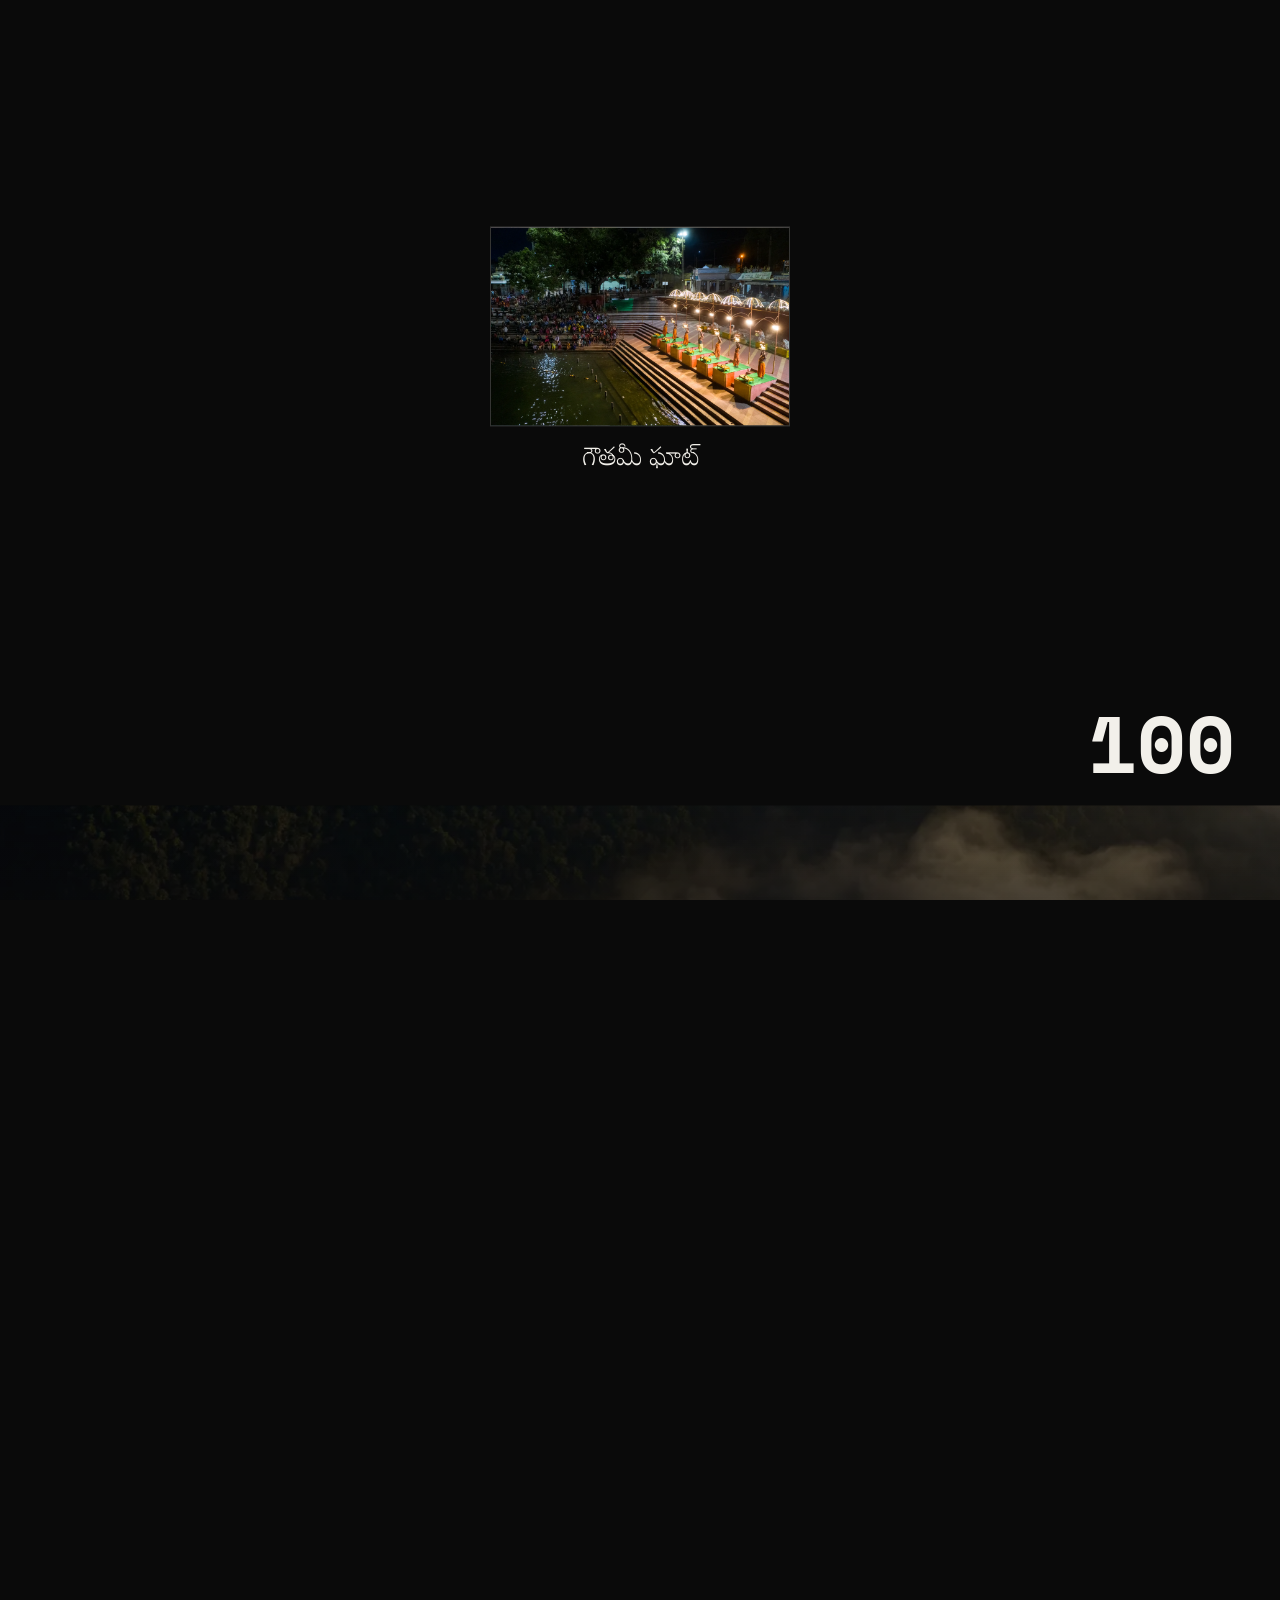
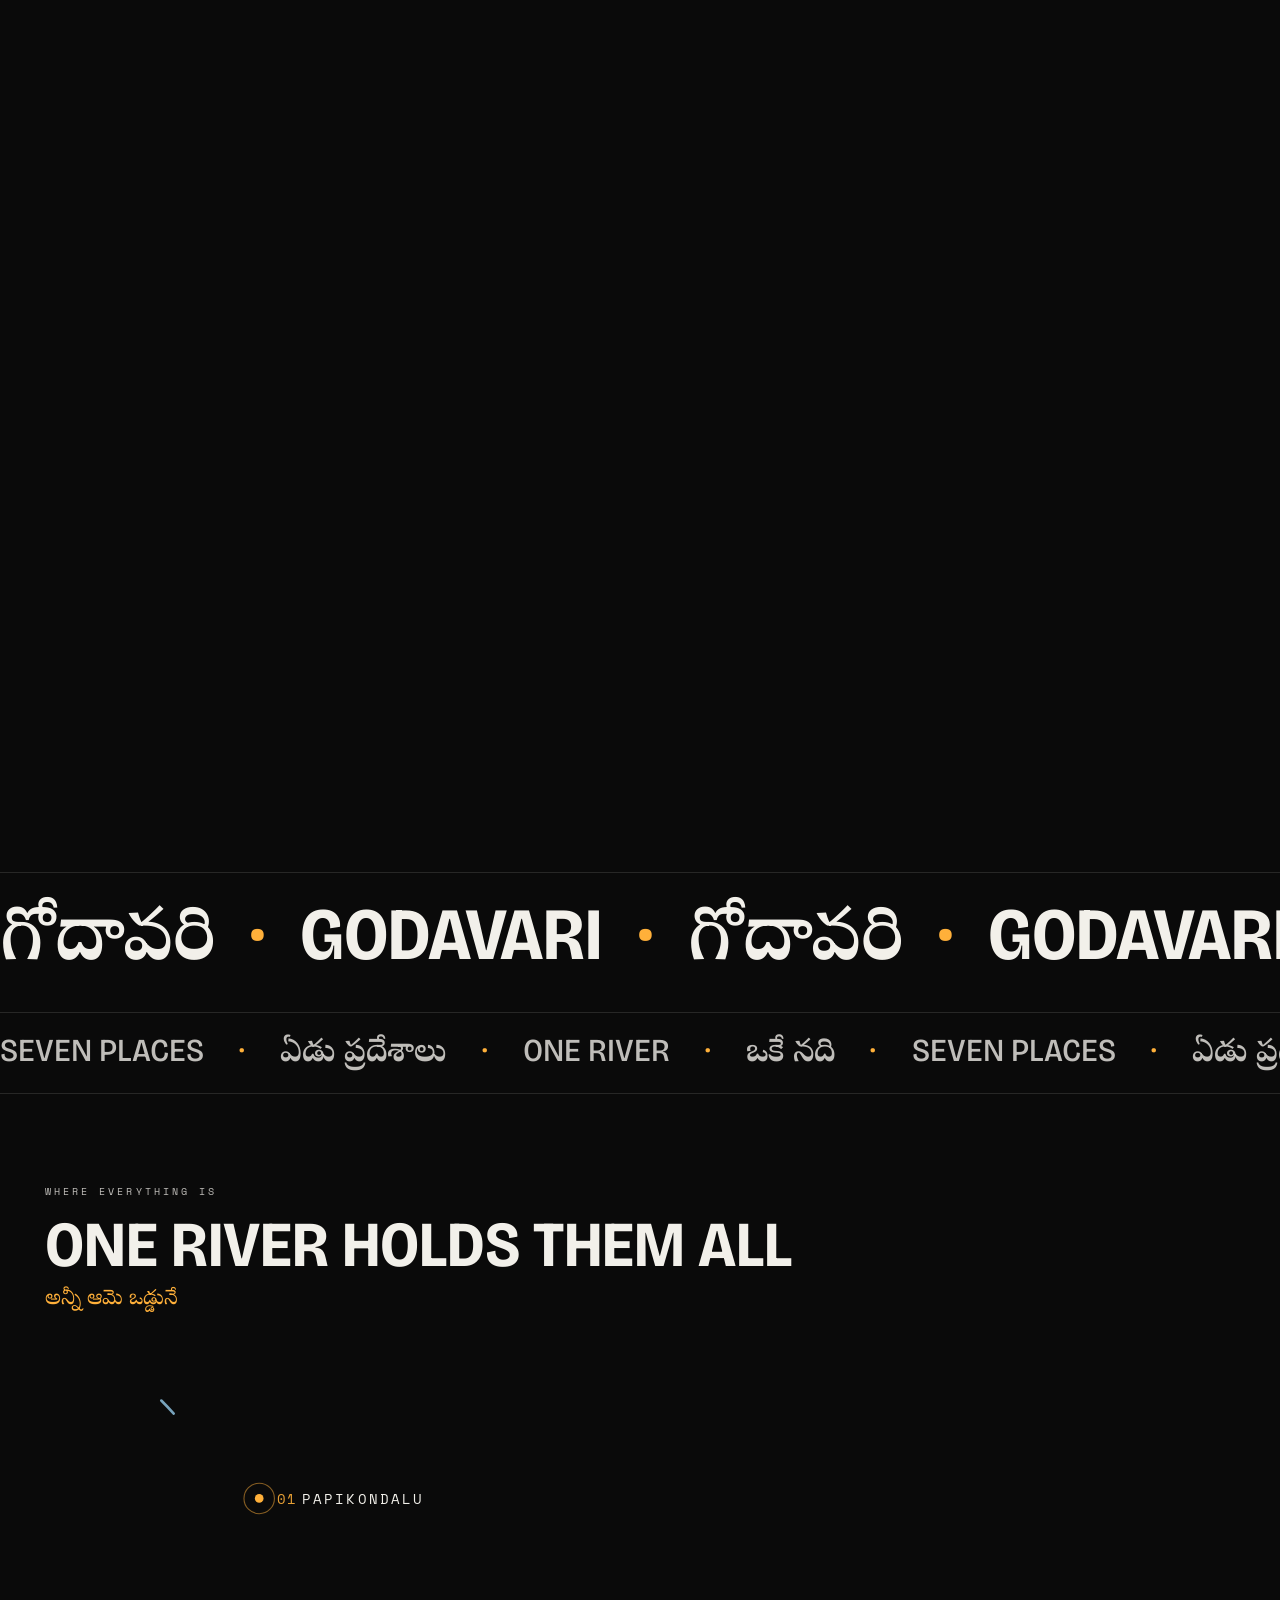
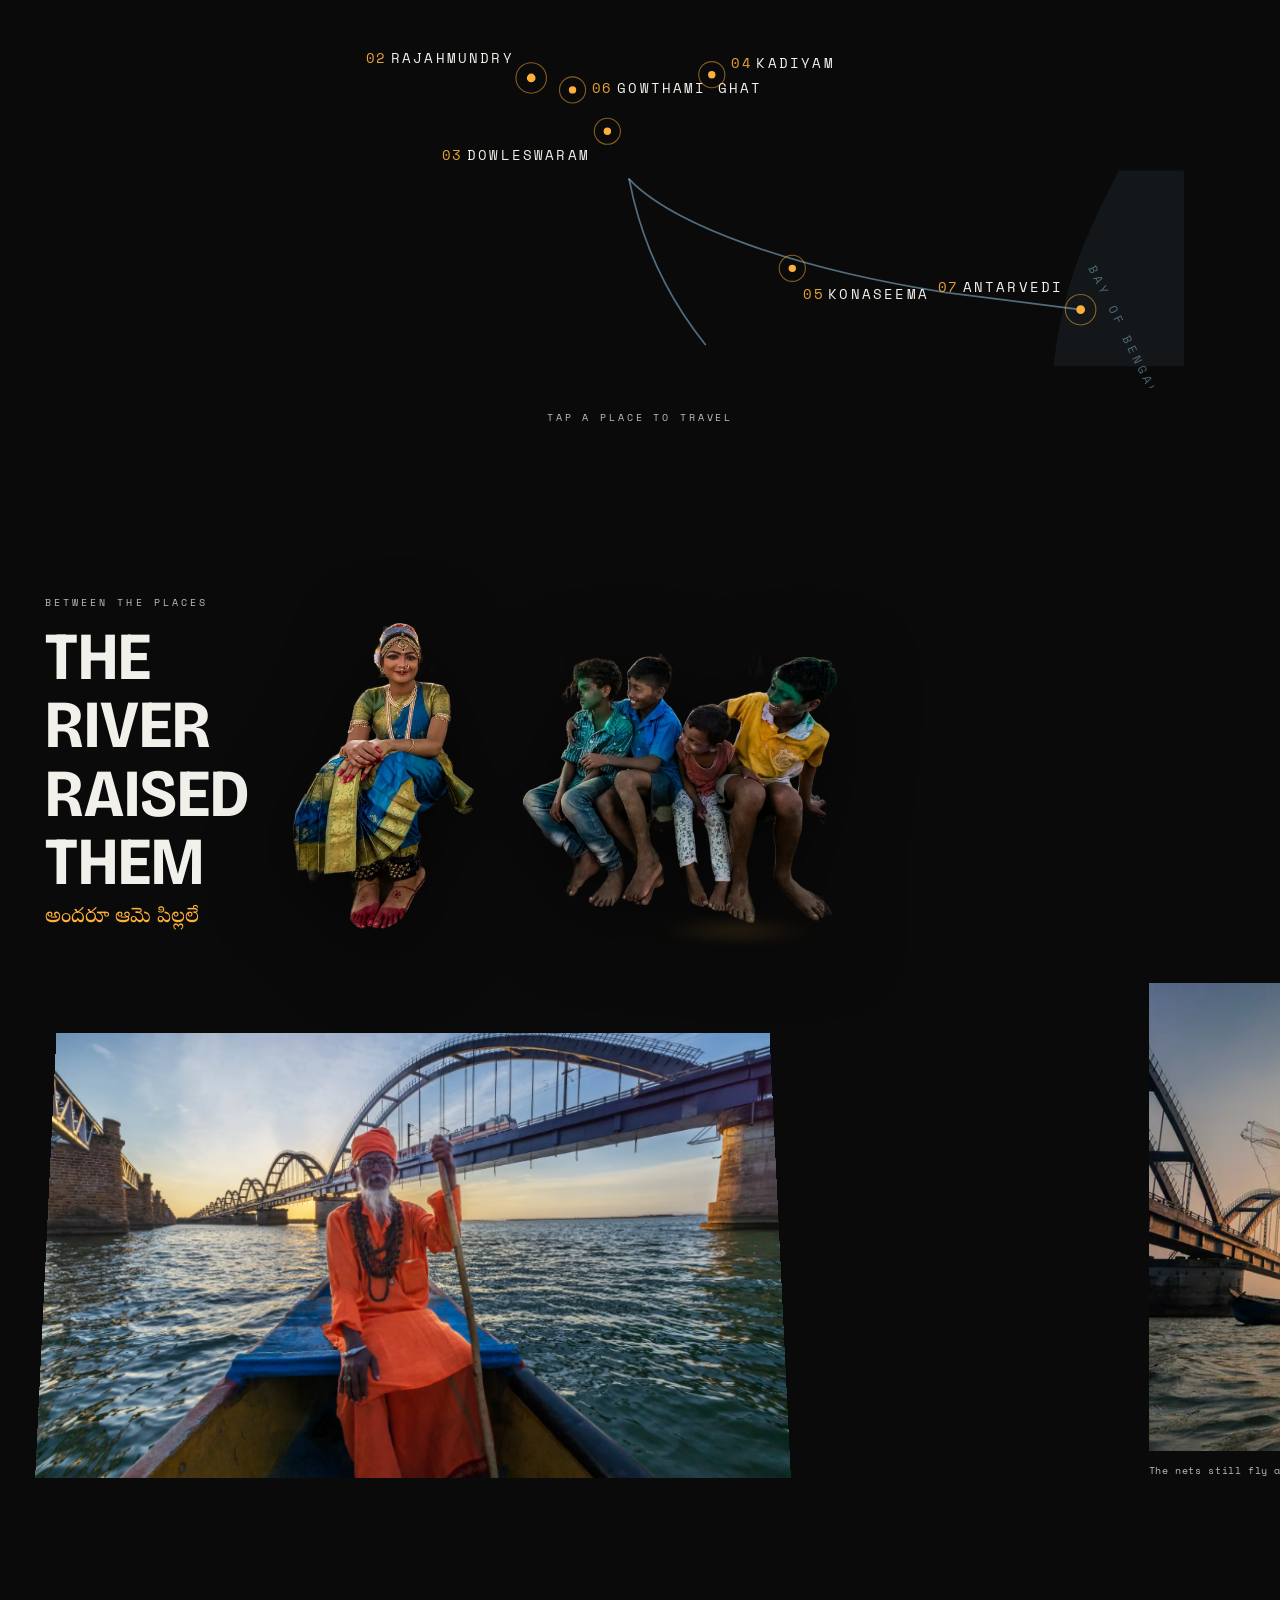
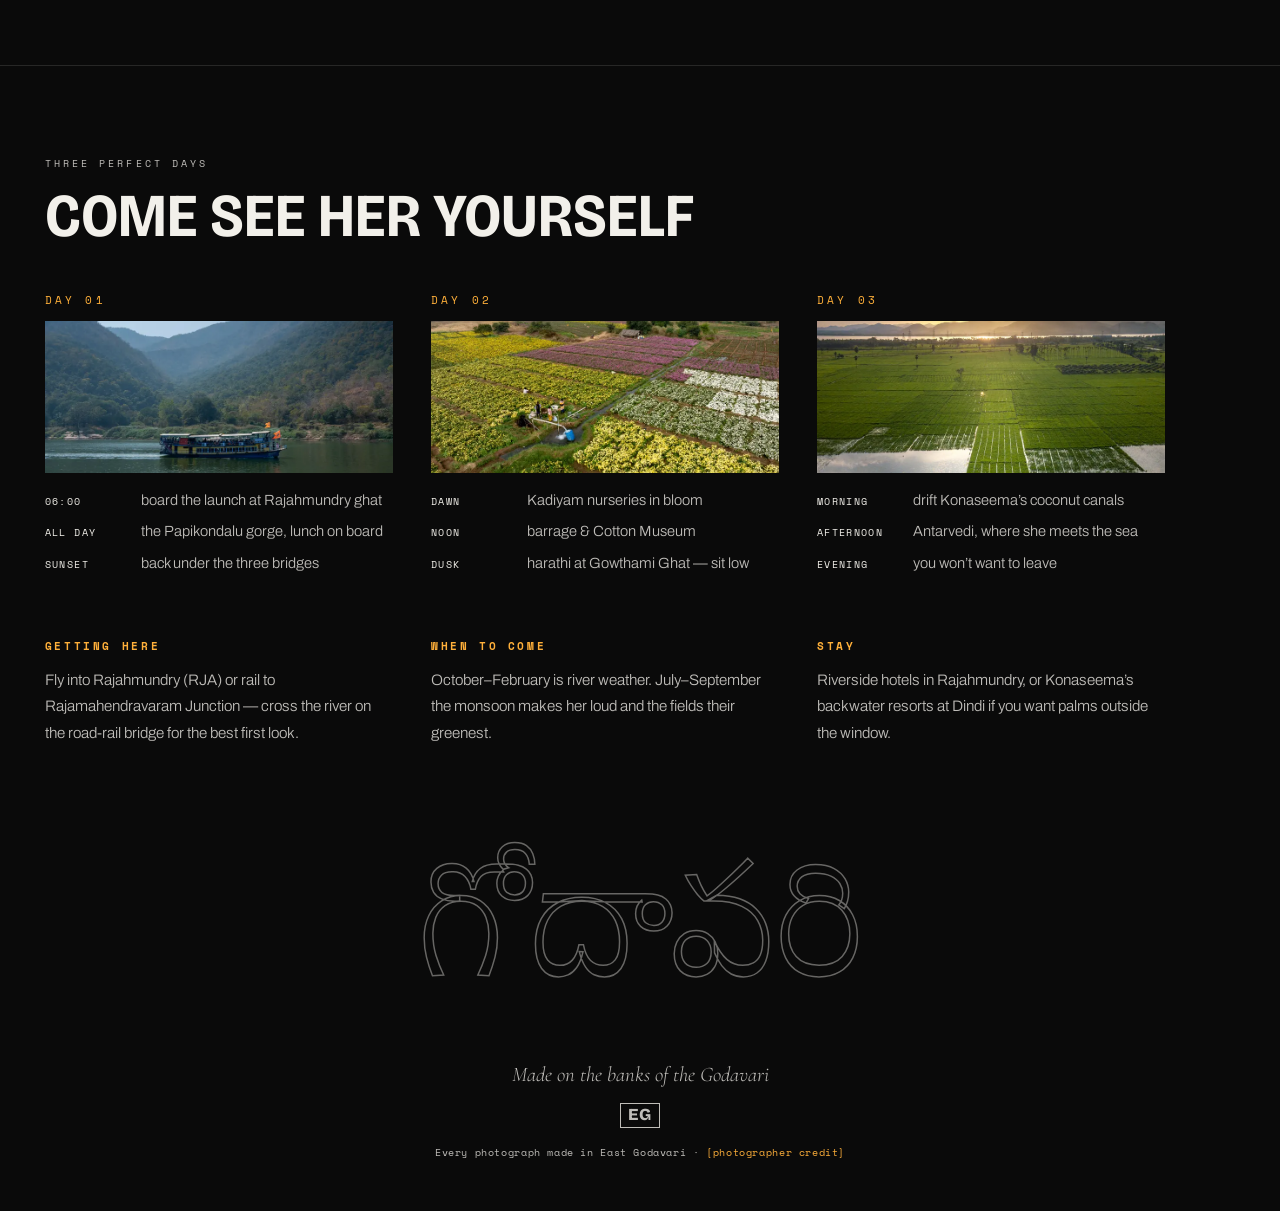
==== index.html @ 00f840c4 "image-flash preloader synced to real loads" ====
<!doctype html>
<html lang="en">
<head>
  <meta charset="UTF-8" />
  <meta name="viewport" content="width=device-width, initial-scale=1.0" />
  <title>East Godavari — Seven places you will not forget</title>
  <meta name="description" content="Papikondalu, Rajahmundry, Dowleswaram, Kadiyam, Konaseema, Gowthami Ghat, Antarvedi — East Godavari, Andhra Pradesh, in seven unforgettable places." />
  <meta property="og:title" content="East Godavari — Seven places you will not forget" />
  <meta property="og:description" content="Papikondalu, Rajahmundry, Dowleswaram, Kadiyam, Konaseema, Gowthami Ghat, Antarvedi. One river, and everything it grew." />
  <meta property="og:type" content="website" />
  <meta property="og:url" content="https://gjagadish123.github.io/east-godavari-website/" />
  <meta property="og:image" content="https://gjagadish123.github.io/east-godavari-website/src-jpg/rajahmundry-riverfront.png" />
  <meta name="twitter:card" content="summary_large_image" />
  <meta name="theme-color" content="#0a0a0a" />
  <link rel="icon" href="data:image/svg+xml,<svg xmlns='http://www.w3.org/2000/svg' viewBox='0 0 100 100'><rect width='100' height='100' fill='%230a0a0a'/><text x='50' y='68' font-size='52' font-family='sans-serif' font-weight='800' fill='%23ffb03a' text-anchor='middle'>EG</text></svg>" />
  <link rel="preconnect" href="https://fonts.googleapis.com" />
  <link rel="preconnect" href="https://fonts.gstatic.com" crossorigin />
  <link href="https://fonts.googleapis.com/css2?family=Bricolage+Grotesque:opsz,wght@12..96,300..800&family=Cormorant+Garamond:ital,wght@1,400;1,500&family=Archivo:wght@300;400;500&family=Space+Mono:wght@400;700&family=Noto+Serif+Telugu:wght@400;600&display=swap" rel="stylesheet" />
  <script type="module" crossorigin src="./assets/index-DndmppRr.js"></script>
  <link rel="stylesheet" crossorigin href="./assets/index-C0NIibCS.css">
</head>
<body>

  <div class="loader" id="loader" role="status">
    <span class="sr-only">Loading</span>
    <p class="loader__eg" aria-hidden="true">EG</p>
    <div class="loader__stack" aria-hidden="true">
      <div class="loader__frame" id="loaderFrame"></div>
      <p class="loader__place" lang="te" id="loaderPlace">తూర్పు గోదావరి</p>
    </div>
    <p class="loader__pct" id="loaderPct" aria-hidden="true">0</p>
  </div>

  <header class="nav" id="nav">
    <a class="nav__mark" href="#top">
      <span class="nav__eg">EG</span>
      <span class="nav__name">East Godavari</span>
    </a>
    <div class="nav__right">
      <button class="sound" id="soundToggle" aria-label="Turn sound on" aria-pressed="false">
        <span class="sound__bars" aria-hidden="true"><i></i><i></i><i></i><i></i></span>
        <span class="sound__label">sound</span>
      </button>
      <a class="nav__cta" href="#visit">Plan the trip</a>
    </div>
  </header>

  <nav class="dex" id="dex" aria-label="Places"></nav>

  <main id="top">

    <!-- THE PLACES DECK -->
    <section class="deck" id="deck">
      <div class="deck__frame" id="deckFrame">

        <!-- 00 · COVER -->
        <article class="place is-first" data-idx="0" data-name="Cover">
          <div class="place__media"><img src="./img/papikondalu-fog-1920.webp"
            srcset="img/papikondalu-fog-800.webp 800w, img/papikondalu-fog-1920.webp 1920w"
            sizes="100vw" fetchpriority="high"
            alt="Forested hills rising like islands above a sea of dawn fog in Papikondalu" />
            <video class="place__film" data-film="/media/film-0.mp4" muted loop playsinline preload="none"></video></div>
          <div class="place__shade"></div>
          <div class="place__content place__content--cover">
            <p class="cover__telugu" lang="te">తూర్పు గోదావరి</p>
            <h1 class="cover__title"><span class="line">EAST</span><span class="line">GODAVARI</span></h1>
            <p class="cover__sub">One river, and everything it grew.<br />Seven places you will not forget.</p>
            <p class="cover__cue">scroll<span class="cover__tick"></span></p>
          </div>
        </article>

        <!-- 01 · PAPIKONDALU — the depth moment: name threads behind the boat -->
        <article class="place place--depth" data-idx="1" data-name="Papikondalu">
          <div class="place__media"><img src="./img/papikondalu-launch-1920.webp"
            srcset="img/papikondalu-launch-800.webp 800w, img/papikondalu-launch-1920.webp 1920w"
            sizes="100vw" alt="A double-decker launch flying saffron flags cruising the forested Papikondalu gorge" /></div>
          <span class="place__mark" lang="te" aria-hidden="true">పా</span>
          <h2 class="place__name place__name--behind">PAPI<br />KONDALU</h2>
          <img class="place__cut" id="launchCut" src="./media/launch-cut.webp" alt="" aria-hidden="true" />
          <div class="place__shade place__shade--soft"></div>
          <div class="place__content">
            <p class="place__telugu" lang="te">పాపికొండలు</p>
            <div class="place__meta">
              <p class="place__chips"><span>60 KM BY BOAT</span><span>FULL-DAY CRUISE</span><span>THE GORGE</span></p>
              <p class="place__line">The hills close behind your boat like a door,
                and the only sound left is water.</p>
            </div>
          </div>
        </article>

        <!-- 02 · RAJAHMUNDRY -->
        <article class="place place--right" data-idx="2" data-name="Rajahmundry">
          <div class="place__media"><img src="./img/rajahmundry-riverfront-1920.webp"
            srcset="img/rajahmundry-riverfront-800.webp 800w, img/rajahmundry-riverfront-1920.webp 1920w"
            sizes="100vw" alt="Golden-hour aerial of the Rajahmundry riverfront, bridges crossing the wide Godavari" />
            <video class="place__film" data-film="/media/film-2.mp4" muted loop playsinline preload="none"></video></div>
          <span class="place__mark" lang="te" aria-hidden="true">రా</span>
          <div class="place__shade"></div>
          <div class="place__content">
            <p class="place__telugu" lang="te">రాజమహేంద్రవరం</p>
            <h2 class="place__name">RAJAH<br />MUNDRY</h2>
            <div class="place__meta">
              <p class="place__chips"><span>CULTURAL CAPITAL</span><span>3 BRIDGES</span><span>EST. 11TH C.</span></p>
              <p class="place__line">Where Telugu wrote its first poem, and every
                evening still belongs to the river.</p>
            </div>
          </div>
        </article>

        <!-- 03 · DOWLESWARAM -->
        <article class="place" data-idx="3" data-name="Dowleswaram">
          <div class="place__media"><img src="./img/barrage-castnet-1920.webp"
            srcset="img/barrage-castnet-800.webp 800w, img/barrage-castnet-1920.webp 1920w"
            sizes="100vw" alt="A fisherman flings a cast net below the Dowleswaram barrage as water spills over the weirs" />
            <video class="place__film" data-film="/media/film-3.mp4" muted loop playsinline preload="none"></video></div>
          <span class="place__mark" lang="te" aria-hidden="true">ధ</span>
          <div class="place__shade"></div>
          <div class="place__content">
            <p class="place__telugu" lang="te">ధవళేశ్వరం</p>
            <h2 class="place__name">DOWLES&#8209;<br />WARAM</h2>
            <div class="place__meta">
              <p class="place__chips"><span>COTTON&#8217;S ANICUT</span><span>1852</span><span>3.5 KM LONG</span></p>
              <p class="place__line">The barrage that turned flood into the rice bowl
                of the south. Farmers still garland its builder.</p>
            </div>
          </div>
        </article>

        <!-- 04 · KADIYAM -->
        <article class="place place--center" data-idx="4" data-name="Kadiyam">
          <div class="place__media"><img src="./img/flower-farms-1920.webp"
            srcset="img/flower-farms-800.webp 800w, img/flower-farms-1920.webp 1920w"
            sizes="100vw" alt="Aerial of Kadiyam flower farms in blocks of yellow, purple and white blooms" />
            <video class="place__film" data-film="/media/film-4.mp4" muted loop playsinline preload="none"></video></div>
          <span class="place__mark" lang="te" aria-hidden="true">క</span>
          <div class="place__shade"></div>
          <div class="place__content">
            <p class="place__telugu" lang="te">కడియం</p>
            <h2 class="place__name">KADIYAM</h2>
            <div class="place__meta">
              <p class="place__chips"><span>600+ NURSERIES</span><span>GO AT DAWN</span><span>FLOWER COUNTRY</span></p>
              <p class="place__line">Flowers are born here by the field and shipped
                out before dawn to sweeten weddings across India.</p>
            </div>
          </div>
        </article>

        <!-- 05 · KONASEEMA -->
        <article class="place place--right" data-idx="5" data-name="Konaseema">
          <div class="place__media"><img src="./img/fields-paddy-sunset-1920.webp"
            srcset="img/fields-paddy-sunset-800.webp 800w, img/fields-paddy-sunset-1920.webp 1920w"
            sizes="100vw" alt="Flooded paddy fields mirroring the sunset, hills and the Godavari on the horizon" />
            <video class="place__film" data-film="/media/film-5.mp4" muted loop playsinline preload="none"></video></div>
          <span class="place__mark" lang="te" aria-hidden="true">కో</span>
          <div class="place__shade"></div>
          <div class="place__content">
            <p class="place__telugu" lang="te">కోనసీమ</p>
            <h2 class="place__name">KONA<br />SEEMA</h2>
            <div class="place__meta">
              <p class="place__chips"><span>THE DELTA</span><span>CANALS FOR ROADS</span><span>COCONUT COUNTRY</span></p>
              <p class="place__line">Green until the horizon gives up. Canals for
                roads, coconut palms for company.</p>
            </div>
          </div>
        </article>

        <!-- 06 · GOWTHAMI GHAT -->
        <article class="place" data-idx="6" data-name="Gowthami Ghat">
          <div class="place__media"><img src="./img/harathi-night-1920.webp"
            srcset="img/harathi-night-800.webp 800w, img/harathi-night-1920.webp 1920w"
            sizes="100vw" alt="Priests raise oil lamps in the night harathi on the ghat steps by the dark river" />
            <video class="place__film" data-film="/media/film-6.mp4" muted loop playsinline preload="none"></video></div>
          <span class="place__mark" lang="te" aria-hidden="true">గౌ</span>
          <div class="place__shade"></div>
          <div class="place__content">
            <p class="place__telugu" lang="te">గౌతమీ ఘాట్</p>
            <h2 class="place__name">GOWTHAMI<br />GHAT</h2>
            <div class="place__meta">
              <p class="place__chips"><span>EVERY SUNSET</span><span>SIT LOW ON THE STEPS</span><span>FREE</span></p>
              <p class="place__line">Fire is offered back to the water, every single
                evening. Come early.</p>
            </div>
          </div>
        </article>

        <!-- 07 · ANTARVEDI -->
        <article class="place place--center" data-idx="7" data-name="Antarvedi">
          <div class="place__media">
            <video id="seaVideo" muted loop playsinline preload="none"
              poster="./media/antarvedi-poster.jpg" src="./media/antarvedi-sea.mp4"></video>
          </div>
          <span class="place__mark" lang="te" aria-hidden="true">అం</span>
          <div class="place__shade"></div>
          <div class="place__content">
            <p class="place__telugu" lang="te">అంతర్వేది</p>
            <h2 class="place__name">ANTAR<br />VEDI</h2>
            <div class="place__meta">
              <p class="place__chips"><span>SAGARA SANGAMAM</span><span>LIGHTHOUSE</span><span>RIVER MEETS SEA</span></p>
              <p class="place__line">Her last kilometre. A temple, a lighthouse,
                and the Bay of Bengal taking over.</p>
            </div>
          </div>
        </article>

      </div>
      <div class="deck__bar" id="deckBar" aria-hidden="true"></div>
      <div class="deck__count" id="deckCount" aria-hidden="true">
        <span class="deck__roll"><span class="deck__now" id="countNow">00</span></span><span class="deck__of">/ 07</span>
      </div>
    </section>

    <!-- MARQUEE INTERLUDE -->
    <section class="tape" aria-hidden="true">
      <div class="tape__row">
        <div class="tape__track"><span lang="te">గోదావరి</span><i>·</i><span>GODAVARI</span><i>·</i><span lang="te">గోదావరి</span><i>·</i><span>GODAVARI</span><i>·</i><span lang="te">గోదావరి</span><i>·</i><span>GODAVARI</span><i>·</i></div>
        <div class="tape__track"><span lang="te">గోదావరి</span><i>·</i><span>GODAVARI</span><i>·</i><span lang="te">గోదావరి</span><i>·</i><span>GODAVARI</span><i>·</i><span lang="te">గోదావరి</span><i>·</i><span>GODAVARI</span><i>·</i></div>
      </div>
      <div class="tape__row tape__row--rev">
        <div class="tape__track"><span>SEVEN PLACES</span><i>·</i><span lang="te">ఏడు ప్రదేశాలు</span><i>·</i><span>ONE RIVER</span><i>·</i><span lang="te">ఒకే నది</span><i>·</i><span>SEVEN PLACES</span><i>·</i><span lang="te">ఏడు ప్రదేశాలు</span><i>·</i><span>ONE RIVER</span><i>·</i><span lang="te">ఒకే నది</span><i>·</i></div>
        <div class="tape__track"><span>SEVEN PLACES</span><i>·</i><span lang="te">ఏడు ప్రదేశాలు</span><i>·</i><span>ONE RIVER</span><i>·</i><span lang="te">ఒకే నది</span><i>·</i><span>SEVEN PLACES</span><i>·</i><span lang="te">ఏడు ప్రదేశాలు</span><i>·</i><span>ONE RIVER</span><i>·</i><span lang="te">ఒకే నది</span><i>·</i></div>
      </div>
    </section>

    <!-- THE ATLAS — the river, drawn; the places, clickable -->
    <section class="atlas" id="atlas">
      <div class="atlas__head">
        <p class="eyebrow">Where everything is</p>
        <h2 class="atlas__title">One river holds them all<span class="atlas__telugu" lang="te">అన్నీ ఆమె ఒడ్డునే</span></h2>
      </div>
      <div class="atlas__wrap">
        <svg class="atlas__svg" viewBox="0 0 1000 580" fill="none" aria-label="Schematic map of the seven places along the Godavari">
          <!-- the river -->
          <path id="riverPath" class="atlas__river" d="M 60 40 C 100 80, 110 110, 150 130 C 200 155, 220 200, 250 235 C 290 278, 350 285, 400 295 C 430 301, 455 315, 470 340 C 482 360, 486 372, 490 388" />
          <!-- delta arms -->
          <path class="atlas__river atlas__river--arm" d="M 490 388 C 530 430, 640 470, 780 492 C 840 500, 880 505, 905 508" />
          <path class="atlas__river atlas__river--arm" d="M 490 388 C 500 440, 520 490, 560 540" />
          <!-- coast -->
          <path class="atlas__coast" d="M 940 380 C 910 440, 890 480, 880 560 L 1000 560 L 1000 380 Z" />
          <text class="atlas__sea" x="912" y="470" transform="rotate(64 912 470)">BAY OF BENGAL</text>
          <!-- places: data-goto = deck index -->
          <g class="atlas__spot" data-goto="1" transform="translate(150 130)"><circle class="atlas__pulse" r="14"/><circle class="atlas__dot" r="4"/><text class="atlas__label" x="16" y="5"><tspan class="atlas__numt">01&#8201;</tspan>PAPIKONDALU</text></g>
          <g class="atlas__spot" data-goto="2" transform="translate(400 295)"><circle class="atlas__pulse" r="14"/><circle class="atlas__dot" r="4"/><text class="atlas__label" x="-16" y="-14" text-anchor="end"><tspan class="atlas__numt">02&#8201;</tspan>RAJAHMUNDRY</text></g>
          <g class="atlas__spot" data-goto="6" transform="translate(438 306)"><circle class="atlas__pulse" r="12"/><circle class="atlas__dot" r="3.4"/><text class="atlas__label" x="18" y="3"><tspan class="atlas__numt">06&#8201;</tspan>GOWTHAMI GHAT</text></g>
          <g class="atlas__spot" data-goto="3" transform="translate(470 344)"><circle class="atlas__pulse" r="12"/><circle class="atlas__dot" r="3.4"/><text class="atlas__label" x="-16" y="26" text-anchor="end"><tspan class="atlas__numt">03&#8201;</tspan>DOWLESWARAM</text></g>
          <g class="atlas__spot" data-goto="4" transform="translate(566 292)"><circle class="atlas__pulse" r="12"/><circle class="atlas__dot" r="3.4"/><text class="atlas__label" x="18" y="-6"><tspan class="atlas__numt">04&#8201;</tspan>KADIYAM</text></g>
          <g class="atlas__spot" data-goto="5" transform="translate(640 470)"><circle class="atlas__pulse" r="12"/><circle class="atlas__dot" r="3.4"/><text class="atlas__label" x="10" y="28"><tspan class="atlas__numt">05&#8201;</tspan>KONASEEMA</text></g>
          <g class="atlas__spot" data-goto="7" transform="translate(905 508)"><circle class="atlas__pulse" r="14"/><circle class="atlas__dot" r="4"/><text class="atlas__label" x="-16" y="-16" text-anchor="end"><tspan class="atlas__numt">07&#8201;</tspan>ANTARVEDI</text></g>
        </svg>
        <p class="atlas__hint">tap a place to travel</p>
      </div>
    </section>

    <!-- THE PEOPLE -->
    <section class="folk" id="folk">
      <div class="folk__head">
        <div class="folk__headline">
          <p class="eyebrow">Between the places</p>
          <h2 class="folk__title">The river<br />raised them
            <span class="folk__telugu" lang="te">అందరూ ఆమె పిల్లలే</span></h2>
        </div>
        <img class="folk__cut" id="dancerCut" src="./media/dancer-cut.webp" alt="" aria-hidden="true" />
      </div>
      <div class="folk__strip" id="folkStrip">
        <div class="folk__track" id="folkTrack">
          <figure class="card card--wide"><span class="card__m"><img src="./img/sadhu-boat-wide-800.webp" srcset="img/sadhu-boat-wide-800.webp 800w, img/sadhu-boat-wide-1920.webp 1920w" sizes="70vw" loading="lazy" alt="A sadhu in orange robes seated at the bow of a boat beneath the Godavari bridges at sunset" /></span><figcaption>Evening asks nothing of anyone</figcaption></figure>
          <figure class="card card--video"><span class="card__m"><video muted loop playsinline preload="metadata" src="./media/culture-vertical.mp4" id="folkVideo"></video></span><figcaption>Sixty seconds on the water</figcaption></figure>
          <figure class="card"><span class="card__m"><img src="./img/castnet-bridges-800.webp" srcset="img/castnet-bridges-800.webp 800w, img/castnet-bridges-1920.webp 1920w" sizes="55vw" loading="lazy" alt="A fisherman throws a billowing cast net between Rajahmundry's bridges at golden hour" /></span><figcaption>The nets still fly at dawn</figcaption></figure>
          <figure class="card card--tall"><span class="card__m"><img src="./img/schoolkids-wave-800.webp" srcset="img/schoolkids-wave-800.webp 800w, img/schoolkids-wave-1920.webp 1920w" sizes="45vw" loading="lazy" alt="Schoolchildren crossing the river by boat, one waving at the camera" /></span><figcaption>The school ferry crosses her twice a day</figcaption></figure>
          <figure class="card card--tall"><span class="card__m"><img src="./img/dancer-bridges-800.webp" srcset="img/dancer-bridges-800.webp 800w, img/dancer-bridges-1920.webp 1920w" sizes="45vw" loading="lazy" alt="A Kuchipudi dancer poses at sunset between the stone piers of the old Godavari bridge" /></span><figcaption>Her feet keep time with the current</figcaption></figure>
          <figure class="card"><span class="card__m"><img src="./img/fishing-family-800.webp" srcset="img/fishing-family-800.webp 800w, img/fishing-family-1920.webp 1920w" sizes="55vw" loading="lazy" alt="A fishing family poling their net-laden boat, the arch bridge behind" /></span><figcaption>Three generations to a boat</figcaption></figure>
        </div>
      </div>
    </section>

    <!-- VISIT -->
    <section class="visit" id="visit">
      <div class="visit__head">
        <p class="eyebrow">Three perfect days</p>
        <h2 class="visit__title">Come see her yourself</h2>
      </div>
      <div class="days">
        <div class="day">
          <p class="day__n">DAY 01</p>
          <div class="day__thumb"><img src="./img/papikondalu-launch-800.webp" loading="lazy" alt="" /></div>
          <p class="day__plan"><span class="day__row"><em>06:00</em><span>board the launch at Rajahmundry ghat</span></span><span class="day__row"><em>ALL DAY</em><span>the Papikondalu gorge, lunch on board</span></span><span class="day__row"><em>SUNSET</em><span>back under the three bridges</span></span></p>
        </div>
        <div class="day">
          <p class="day__n">DAY 02</p>
          <div class="day__thumb"><img src="./img/flower-farms-800.webp" loading="lazy" alt="" /></div>
          <p class="day__plan"><span class="day__row"><em>DAWN</em><span>Kadiyam nurseries in bloom</span></span><span class="day__row"><em>NOON</em><span>barrage &amp; Cotton Museum</span></span><span class="day__row"><em>DUSK</em><span>harathi at Gowthami Ghat &#8212; sit low</span></span></p>
        </div>
        <div class="day">
          <p class="day__n">DAY 03</p>
          <div class="day__thumb"><img src="./img/fields-paddy-sunset-800.webp" loading="lazy" alt="" /></div>
          <p class="day__plan"><span class="day__row"><em>MORNING</em><span>drift Konaseema&#8217;s coconut canals</span></span><span class="day__row"><em>AFTERNOON</em><span>Antarvedi, where she meets the sea</span></span><span class="day__row"><em>EVENING</em><span>you won&#8217;t want to leave</span></span></p>
        </div>
      </div>
      <div class="visit__grid">
        <div class="visit__card"><h4>Getting here</h4><p>Fly into Rajahmundry (RJA) or rail to
          Rajamahendravaram Junction — cross the river on the road-rail bridge for the best first look.</p></div>
        <div class="visit__card"><h4>When to come</h4><p>October–February is river weather. July–September the
          monsoon makes her loud and the fields their greenest.</p></div>
        <div class="visit__card"><h4>Stay</h4><p>Riverside hotels in Rajahmundry, or Konaseema&#8217;s
          backwater resorts at Dindi if you want palms outside the window.</p></div>
      </div>
      <footer class="footer">
        <p class="footer__mark" lang="te">గోదావరి</p>
        <p class="footer__tag">Made on the banks of the Godavari</p>
        <p class="footer__credit"><span class="nav__eg footer__eg">EG</span><br />
          Every photograph made in East Godavari · <span class="footer__name">[photographer credit]</span></p>
      </footer>
    </section>

  </main>

</body>
</html>
---- assets/index-C0NIibCS.css ----
:root{--ink: #f2f0ea;--ink-dim: rgba(242, 240, 234, .78);--night: #0a0a0a;--accent: #ffb03a;--font-display: "Bricolage Grotesque", system-ui, sans-serif;--font-serif: "Cormorant Garamond", serif;--font-body: "Archivo", system-ui, sans-serif;--font-mono: "Space Mono", monospace;--font-telugu: "Noto Serif Telugu", serif;--pad: clamp(1.2rem, 3.5vw, 3rem)}*{margin:0;padding:0;box-sizing:border-box}body{font-family:var(--font-body);font-weight:300;background:var(--night);color:var(--ink);overflow-x:hidden;-webkit-font-smoothing:antialiased}::selection{background:#ffb03a66}a:focus-visible,button:focus-visible{outline:2px solid var(--accent);outline-offset:4px}.sr-only{position:absolute;width:1px;height:1px;margin:-1px;padding:0;overflow:hidden;clip:rect(0 0 0 0);white-space:nowrap;border:0}.eyebrow{font-family:var(--font-mono);font-size:.64rem;letter-spacing:.3em;text-transform:uppercase;color:var(--ink-dim)}.loader{position:fixed;top:0;right:0;bottom:0;left:0;z-index:100;background:var(--night);display:grid;place-items:center}.loader__stack{display:flex;flex-direction:column;align-items:center;gap:1.1rem}.loader__frame{width:min(64vw,300px);aspect-ratio:3 / 2;position:relative;overflow:hidden;border:1px solid rgba(242,240,234,.18)}.loader__frame img{position:absolute;top:0;right:0;bottom:0;left:0;width:100%;height:100%;object-fit:cover}.loader__place{font-family:var(--font-telugu);font-size:clamp(1.1rem,2.6vw,1.6rem);color:var(--ink);min-height:1.6em}.loader__pct{position:absolute;right:var(--pad);bottom:1.4rem;font-family:var(--font-mono);font-size:clamp(2.6rem,7vw,5rem);font-weight:700;color:var(--ink);font-variant-numeric:tabular-nums;line-height:1}.nav{position:fixed;inset:0 0 auto 0;z-index:40;display:flex;justify-content:space-between;align-items:center;padding:1.15rem var(--pad);pointer-events:none;opacity:0;visibility:hidden}.nav:before{content:"";position:absolute;inset:0 0 auto 0;height:6rem;background:linear-gradient(rgba(10,10,10,.6),transparent);pointer-events:none;z-index:-1}.nav a,.nav button{pointer-events:auto}.nav__mark{display:flex;align-items:center;gap:.7rem;text-decoration:none;color:inherit}.nav__eg{font-family:var(--font-display);font-weight:800;font-size:1.05rem;letter-spacing:.02em;border:1.5px solid currentColor;padding:.2rem .42rem;line-height:1}.nav__name{font-family:var(--font-mono);font-size:.62rem;letter-spacing:.28em;text-transform:uppercase;color:var(--ink-dim)}.nav__right{display:flex;align-items:center;gap:1.6rem}.nav__cta{font-family:var(--font-mono);font-size:.66rem;letter-spacing:.22em;text-transform:uppercase;color:inherit;text-decoration:none;border-bottom:1px solid rgba(242,240,234,.45);padding-bottom:3px;white-space:nowrap;flex-shrink:0;transition:color .3s,border-color .3s}.nav__cta:hover{color:var(--accent);border-color:var(--accent)}.sound{display:flex;align-items:center;gap:.55rem;background:none;border:none;cursor:pointer;color:inherit}.sound__bars{display:flex;align-items:flex-end;gap:2.5px;height:13px}.sound__bars i{width:2.5px;background:var(--ink-dim);height:30%;transition:background .3s}.sound__bars i:nth-child(2){height:65%}.sound__bars i:nth-child(3){height:100%}.sound__bars i:nth-child(4){height:50%}.sound[aria-pressed=true] .sound__bars i{background:var(--accent);animation:eq .9s ease-in-out infinite}.sound[aria-pressed=true] .sound__bars i:nth-child(2){animation-delay:.15s}.sound[aria-pressed=true] .sound__bars i:nth-child(3){animation-delay:.3s}.sound[aria-pressed=true] .sound__bars i:nth-child(4){animation-delay:.45s}@keyframes eq{0%,to{transform:scaleY(.5)}50%{transform:scaleY(1.15)}}.sound__label{font-family:var(--font-mono);font-size:.62rem;letter-spacing:.26em;text-transform:uppercase;color:var(--ink-dim)}@media(max-width:640px){.nav__name,.sound__label{display:none}.nav__right{gap:1rem}}.dex{position:fixed;right:var(--pad);top:50%;transform:translateY(-50%);z-index:30;display:flex;flex-direction:column;gap:.55rem;opacity:0;visibility:hidden}.dex__item{display:flex;align-items:center;gap:.55rem;background:none;border:none;cursor:pointer;color:var(--ink);text-align:right;justify-content:flex-end;padding:.1rem 0}.dex__label{font-family:var(--font-mono);font-size:.58rem;letter-spacing:.18em;text-transform:uppercase;color:var(--ink-dim);opacity:0;transform:translate(6px);transition:opacity .25s,transform .25s}.dex__item:hover .dex__label,.dex__item.is-on .dex__label{opacity:1;transform:none}.dex__dot{width:2.2rem;height:2px;background:#f2f0ea66;transform:scaleX(.64);transform-origin:right center;transition:background .3s,transform .3s}.dex__item.is-on .dex__dot{background:var(--accent);transform:scaleX(1)}@media(max-width:900px){.dex{display:none}}.deck{position:relative;height:100svh;overflow:hidden}.deck__frame{position:absolute;top:0;right:0;bottom:0;left:0}.place{position:absolute;top:0;right:0;bottom:0;left:0;visibility:hidden;clip-path:inset(100% 0 0 0)}.place.is-first{visibility:visible;clip-path:inset(0 0 0 0)}.place__media,.place__media img,.place__media video{position:absolute;top:0;right:0;bottom:0;left:0;width:100%;height:100%;object-fit:cover}.place__media{will-change:transform;overflow:hidden}.place__media img,.place__media video{transform:scale(1.12);will-change:transform}.place__film{opacity:0;transition:opacity 1.2s ease}.place__film.is-playing{opacity:1}.place__shade{position:absolute;top:0;right:0;bottom:0;left:0;background:linear-gradient(180deg,#0a0a0a59,#0a0a0a00 30%),linear-gradient(0deg,#0a0a0ab8,#0a0a0a00 46%)}.place__content{position:absolute;inset:auto 0 0 0;padding:0 var(--pad) clamp(1.6rem,4.5vh,3.2rem);display:flex;align-items:flex-end;justify-content:space-between;gap:2rem}.place__telugu{position:absolute;left:var(--pad);bottom:calc(100% + .2rem);font-family:var(--font-telugu);font-size:clamp(1rem,2vw,1.5rem);color:var(--accent);text-shadow:0 1px 14px rgba(10,10,10,.7)}.place__name{position:relative;font-family:var(--font-display);font-weight:800;font-stretch:90%;font-size:clamp(3.6rem,11.5vw,10.5rem);line-height:.88;letter-spacing:-.01em;text-transform:uppercase;text-shadow:0 6px 60px rgba(10,10,10,.55)}.place__name .char{display:inline-block}.place__meta{max-width:21rem;padding-bottom:.5rem;text-align:right}.place__tag{font-family:var(--font-mono);font-size:.62rem;letter-spacing:.24em;text-transform:uppercase;color:var(--accent);margin-bottom:.7rem}.place__line{font-family:var(--font-serif);font-style:italic;font-size:clamp(1.05rem,1.7vw,1.35rem);line-height:1.5;color:var(--ink);text-shadow:0 1px 18px rgba(10,10,10,.8)}@media(max-width:760px){.place__content{flex-direction:column;align-items:flex-start;gap:1rem}.place__meta{text-align:left;max-width:26rem;padding-bottom:0}.place__name{font-size:clamp(3.2rem,16vw,6rem)}}.place__content--cover{top:0;right:0;bottom:0;left:0;flex-direction:column;align-items:center;justify-content:center;text-align:center;gap:0}.cover__telugu{font-family:var(--font-telugu);font-size:clamp(1.05rem,2.2vw,1.6rem);color:var(--accent);margin-bottom:1rem;text-shadow:0 1px 14px rgba(10,10,10,.7)}.cover__title{font-family:var(--font-display);font-weight:800;font-stretch:90%;font-size:clamp(4.4rem,15.5vw,14rem);line-height:.86;letter-spacing:-.015em}.cover__title .line{display:block;overflow:hidden}.cover__title.is-open .line{overflow:visible}.cover__title .char{text-shadow:0 3px 26px rgba(10,10,10,.55)}.cover__title .char{display:inline-block}.cover__sub{margin-top:1.6rem;font-family:var(--font-serif);font-style:italic;font-size:clamp(1.1rem,2vw,1.5rem);line-height:1.5;color:var(--ink);text-shadow:0 1px 18px rgba(10,10,10,.8)}.cover__cue{position:absolute;bottom:clamp(1.4rem,4vh,2.6rem);font-family:var(--font-mono);font-size:.62rem;letter-spacing:.34em;text-transform:uppercase;color:var(--ink-dim);display:flex;flex-direction:column;align-items:center;gap:.6rem}.cover__tick{width:1px;height:2.4rem;background:linear-gradient(var(--ink),transparent);display:block}@media(prefers-reduced-motion:no-preference){.cover__tick{animation:tick 1.8s ease-in-out infinite;transform-origin:top}}@keyframes tick{0%{transform:scaleY(0)}45%{transform:scaleY(1)}to{transform:scaleY(1);opacity:0}}.deck__count{position:absolute;right:var(--pad);top:5.2rem;z-index:5;font-family:var(--font-mono);display:flex;align-items:baseline;gap:.4rem;text-shadow:0 1px 12px rgba(10,10,10,.7)}.deck__now{font-size:clamp(1.5rem,3vw,2.2rem);font-weight:700;color:var(--ink)}.deck__of{font-size:.72rem;letter-spacing:.2em;color:var(--ink-dim)}.folk{position:relative;background:var(--night);padding:clamp(5rem,12vh,9rem) 0 clamp(4rem,9vh,7rem)}.folk__head{padding:0 var(--pad);margin-bottom:clamp(2.5rem,6vh,4.5rem);max-width:60rem}.folk__title{font-family:var(--font-display);font-weight:700;font-size:clamp(2rem,5.5vw,4.2rem);line-height:1.02;margin-top:.8rem;text-transform:uppercase;font-stretch:92%}.folk__telugu{display:block;font-family:var(--font-telugu);font-size:clamp(.95rem,1.8vw,1.3rem);font-weight:400;text-transform:none;color:var(--accent);margin-top:.7rem}.folk__strip{overflow:hidden}.folk__track{display:flex;align-items:stretch;gap:clamp(1rem,2.5vw,2rem);padding:0 var(--pad);width:max-content}.card{flex:0 0 auto;width:min(44vw,34rem)}.card--wide{width:min(58vw,46rem)}.card--tall,.card--video{width:min(24vw,19rem)}.card__m{display:block;overflow:hidden}.card img,.card video{width:100%;height:min(52vh,30rem);object-fit:cover;display:block;transition:transform .9s cubic-bezier(.22,1,.36,1)}@media(hover:hover){.card:hover img,.card:hover video{transform:scale(1.045)}}.card figcaption{font-family:var(--font-mono);font-size:.64rem;letter-spacing:.06em;color:var(--ink-dim);padding-top:.7rem}@media(max-width:760px){.folk__track{flex-direction:column;width:auto}.card,.card--wide,.card--tall,.card--video{width:100%}.card img,.card video{height:auto;max-height:70vh}}.visit{position:relative;background:var(--night);padding:clamp(4rem,10vh,8rem) var(--pad) 3rem;border-top:1px solid rgba(242,240,234,.12)}.visit__head{margin-bottom:clamp(2.5rem,5vh,4rem)}.visit__title{font-family:var(--font-display);font-weight:700;font-stretch:92%;text-transform:uppercase;font-size:clamp(1.9rem,5vw,3.8rem);line-height:1.04;margin-top:.8rem}.visit__grid{display:grid;grid-template-columns:repeat(auto-fit,minmax(15rem,1fr));gap:clamp(1.6rem,3vw,3rem);max-width:70rem}.visit__card h4{font-family:var(--font-mono);font-size:.68rem;letter-spacing:.24em;text-transform:uppercase;color:var(--accent);margin-bottom:.8rem}.visit__card p{font-size:.95rem;line-height:1.75;color:var(--ink-dim)}.footer{text-align:center;margin-top:clamp(4rem,10vh,7rem)}.footer__mark{font-family:var(--font-telugu);font-size:clamp(2.4rem,6vw,4.2rem);color:#f2f0ea4d}.footer__credit{margin-top:1rem;font-family:var(--font-mono);font-size:.64rem;letter-spacing:.06em;line-height:2;color:var(--ink-dim)}.footer__name{color:var(--accent)}@media(prefers-reduced-motion:reduce){.deck{height:auto;overflow:visible}.deck__frame{position:static}.place{position:relative;height:100svh;visibility:visible;clip-path:none}.place__media img,.place__media video{transform:none}.deck__count{display:none}}.place--right .place__content{flex-direction:row-reverse}.place--right .place__meta{text-align:left}.place--right .place__telugu{left:auto;right:var(--pad)}.place--center .place__content{flex-direction:column;align-items:center;justify-content:flex-end;gap:1.2rem}.place--center .place__name{text-align:center}.place--center .place__meta{text-align:center;max-width:26rem}.place--center .place__telugu{left:50%;transform:translate(-50%)}.place__mark{position:absolute;top:8vh;right:4vw;font-family:var(--font-telugu);font-size:clamp(9rem,26vw,24rem);line-height:1;color:transparent;-webkit-text-stroke:1.5px rgba(242,240,234,.22);pointer-events:none;z-index:1}.place--right .place__mark{right:auto;left:4vw}.place__chips{display:flex;flex-wrap:wrap;gap:.45rem;justify-content:flex-end;margin-bottom:.85rem}.place--right .place__chips{justify-content:flex-start}.place--center .place__chips{justify-content:center}.place__chips span{font-family:var(--font-mono);font-size:.56rem;letter-spacing:.16em;padding:.34rem .6rem;border:1px solid rgba(242,240,234,.35);border-radius:99px;color:var(--ink);background:#0a0a0a40;-webkit-backdrop-filter:blur(4px);backdrop-filter:blur(4px)}.place--depth .place__name--behind{position:absolute;left:50%;top:42%;transform:translate(-50%,-50%);z-index:2;text-align:center;font-size:clamp(4rem,14.5vw,13rem);width:100%}.place__cut{position:absolute;top:0;right:0;bottom:0;left:0;width:100%;height:100%;object-fit:cover;z-index:3;pointer-events:none}.place__cut:not([src]){display:none}.place--depth .place__shade--soft{z-index:4;background:linear-gradient(0deg,#0a0a0aa8,#0a0a0a00 34%)}.place--depth .place__content{z-index:5}.place--depth .place__mark{z-index:1}.tape{position:relative;background:var(--night);padding:clamp(3rem,8vh,6rem) 0 0;overflow:hidden}.tape__row{display:flex;white-space:nowrap;border-top:1px solid rgba(242,240,234,.12);padding:1.1rem 0}.tape__row+.tape__row{border-bottom:1px solid rgba(242,240,234,.12)}.tape__track{display:flex;align-items:baseline;gap:2.2rem;padding-right:2.2rem;font-family:var(--font-display);font-weight:700;font-stretch:92%;font-size:clamp(2.2rem,6vw,4.6rem);text-transform:uppercase;animation:tape 26s linear infinite;flex-shrink:0}.tape__track [lang=te]{font-family:var(--font-telugu);font-weight:600}.tape__track i{font-style:normal;color:var(--accent)}.tape__row--rev .tape__track{animation-direction:reverse;font-size:clamp(1.1rem,2.6vw,2rem);font-weight:500;color:var(--ink-dim);animation-duration:34s}@keyframes tape{to{transform:translate(-100%)}}@media(prefers-reduced-motion:reduce){.tape__track{animation:none}}.folk__head{display:flex;align-items:flex-end;justify-content:space-between;gap:2rem;position:relative}.folk__cut{height:clamp(14rem,34vh,24rem);width:auto;margin-right:clamp(1rem,6vw,6rem);filter:drop-shadow(0 18px 40px rgba(0,0,0,.55));position:relative}.folk__head:after{content:"";position:absolute;right:clamp(2rem,9vw,9rem);bottom:-1.2rem;width:clamp(10rem,24vh,17rem);height:2.2rem;background:radial-gradient(ellipse closest-side,rgba(255,176,58,.14),transparent 75%);filter:blur(6px);pointer-events:none}.folk__cut:not([src]){display:none}@media(max-width:760px){.folk__cut{display:none}}.deck__roll{display:inline-block;overflow:hidden;line-height:1}.deck__roll .deck__now{display:inline-block}.atlas{position:relative;background:var(--night);padding:clamp(4rem,10vh,8rem) var(--pad) clamp(3rem,7vh,5rem)}.atlas__head{max-width:60rem;margin-bottom:clamp(2rem,5vh,3.5rem)}.atlas__title{font-family:var(--font-display);font-weight:700;font-stretch:92%;text-transform:uppercase;font-size:clamp(1.9rem,5vw,4rem);line-height:1.04;margin-top:.8rem}.atlas__telugu{display:block;font-family:var(--font-telugu);font-weight:400;text-transform:none;font-size:clamp(.95rem,1.8vw,1.3rem);color:var(--accent);margin-top:.7rem}.atlas__wrap{max-width:68rem;margin:0 auto;position:relative}.atlas__svg{width:100%;height:auto;display:block}.atlas__river{stroke:#8cbedcd9;stroke-width:2.4;stroke-linecap:round;fill:none}.atlas__river--arm{stroke-width:1.6;stroke:#8cbedc8c}.atlas__coast{fill:#8cbedc12}.atlas__sea{font-family:var(--font-mono);font-size:11px;letter-spacing:.34em;fill:#8cbedc80}.atlas__spot{cursor:pointer}.atlas__dot{fill:var(--accent)}.atlas__pulse{fill:none;stroke:#ffb03a80;stroke-width:1;transform-origin:center;transform-box:fill-box}@media(prefers-reduced-motion:no-preference){.atlas__pulse{animation:pulse 2.6s ease-out infinite}}@keyframes pulse{0%{transform:scale(.35);opacity:1}70%,to{transform:scale(1.25);opacity:0}}.atlas__num{font-family:var(--font-mono);font-size:10px;letter-spacing:.12em;fill:#f2f0ea8c}.atlas__label{font-family:var(--font-mono);font-size:12.5px;letter-spacing:.16em;fill:var(--ink);transition:fill .25s}.atlas__spot:hover .atlas__label{fill:var(--accent)}.atlas__spot:hover .atlas__dot{r:5.5}.atlas__hint{text-align:center;margin-top:1.4rem;font-family:var(--font-mono);font-size:.6rem;letter-spacing:.3em;text-transform:uppercase;color:var(--ink-dim)}@media(max-width:700px){.atlas__label{font-size:17px}.atlas__num{font-size:13px}}.loader__eg{position:absolute;top:1.4rem;left:var(--pad);font-family:var(--font-display);font-weight:800;font-size:1.05rem;border:1.5px solid var(--ink);padding:.2rem .42rem;line-height:1}.deck__bar{position:absolute;left:0;bottom:0;height:2px;width:100%;background:var(--accent);transform:scaleX(0);transform-origin:left center;z-index:6;display:none}@media(max-width:900px){.deck__bar{display:block}}.days{display:grid;grid-template-columns:repeat(auto-fit,minmax(16rem,1fr));gap:clamp(1.4rem,3vw,2.6rem);max-width:70rem;margin-bottom:clamp(3rem,7vh,5rem)}.day__n{font-family:var(--font-mono);font-size:.66rem;letter-spacing:.3em;color:var(--accent);margin-bottom:.8rem}.day__thumb{overflow:hidden;margin-bottom:1rem}.day__thumb img{width:100%;height:9.5rem;object-fit:cover;display:block;transition:transform .9s cubic-bezier(.22,1,.36,1)}@media(hover:hover){.day:hover .day__thumb img{transform:scale(1.05)}}.day__plan{display:flex;flex-direction:column;gap:.55rem}.day__row{display:grid;grid-template-columns:5.4rem 1fr;gap:.6rem;align-items:baseline;font-size:.92rem;line-height:1.55;color:var(--ink-dim)}.day__row em{font-style:normal;font-family:var(--font-mono);font-size:.6rem;letter-spacing:.14em;color:var(--ink)}.footer__mark{font-size:clamp(4rem,13vw,10rem);color:transparent;-webkit-text-stroke:1.5px rgba(242,240,234,.4);transition:color .6s,-webkit-text-stroke-color .6s;cursor:default}.footer__mark:hover{color:var(--accent);-webkit-text-stroke-color:var(--accent)}.footer__tag{font-family:var(--font-serif);font-style:italic;font-size:clamp(1rem,1.8vw,1.3rem);color:var(--ink-dim);margin-top:.6rem}.footer__eg{display:inline-block;margin-bottom:.9rem}.atlas__numt{fill:#ffb03ae6;letter-spacing:.1em}
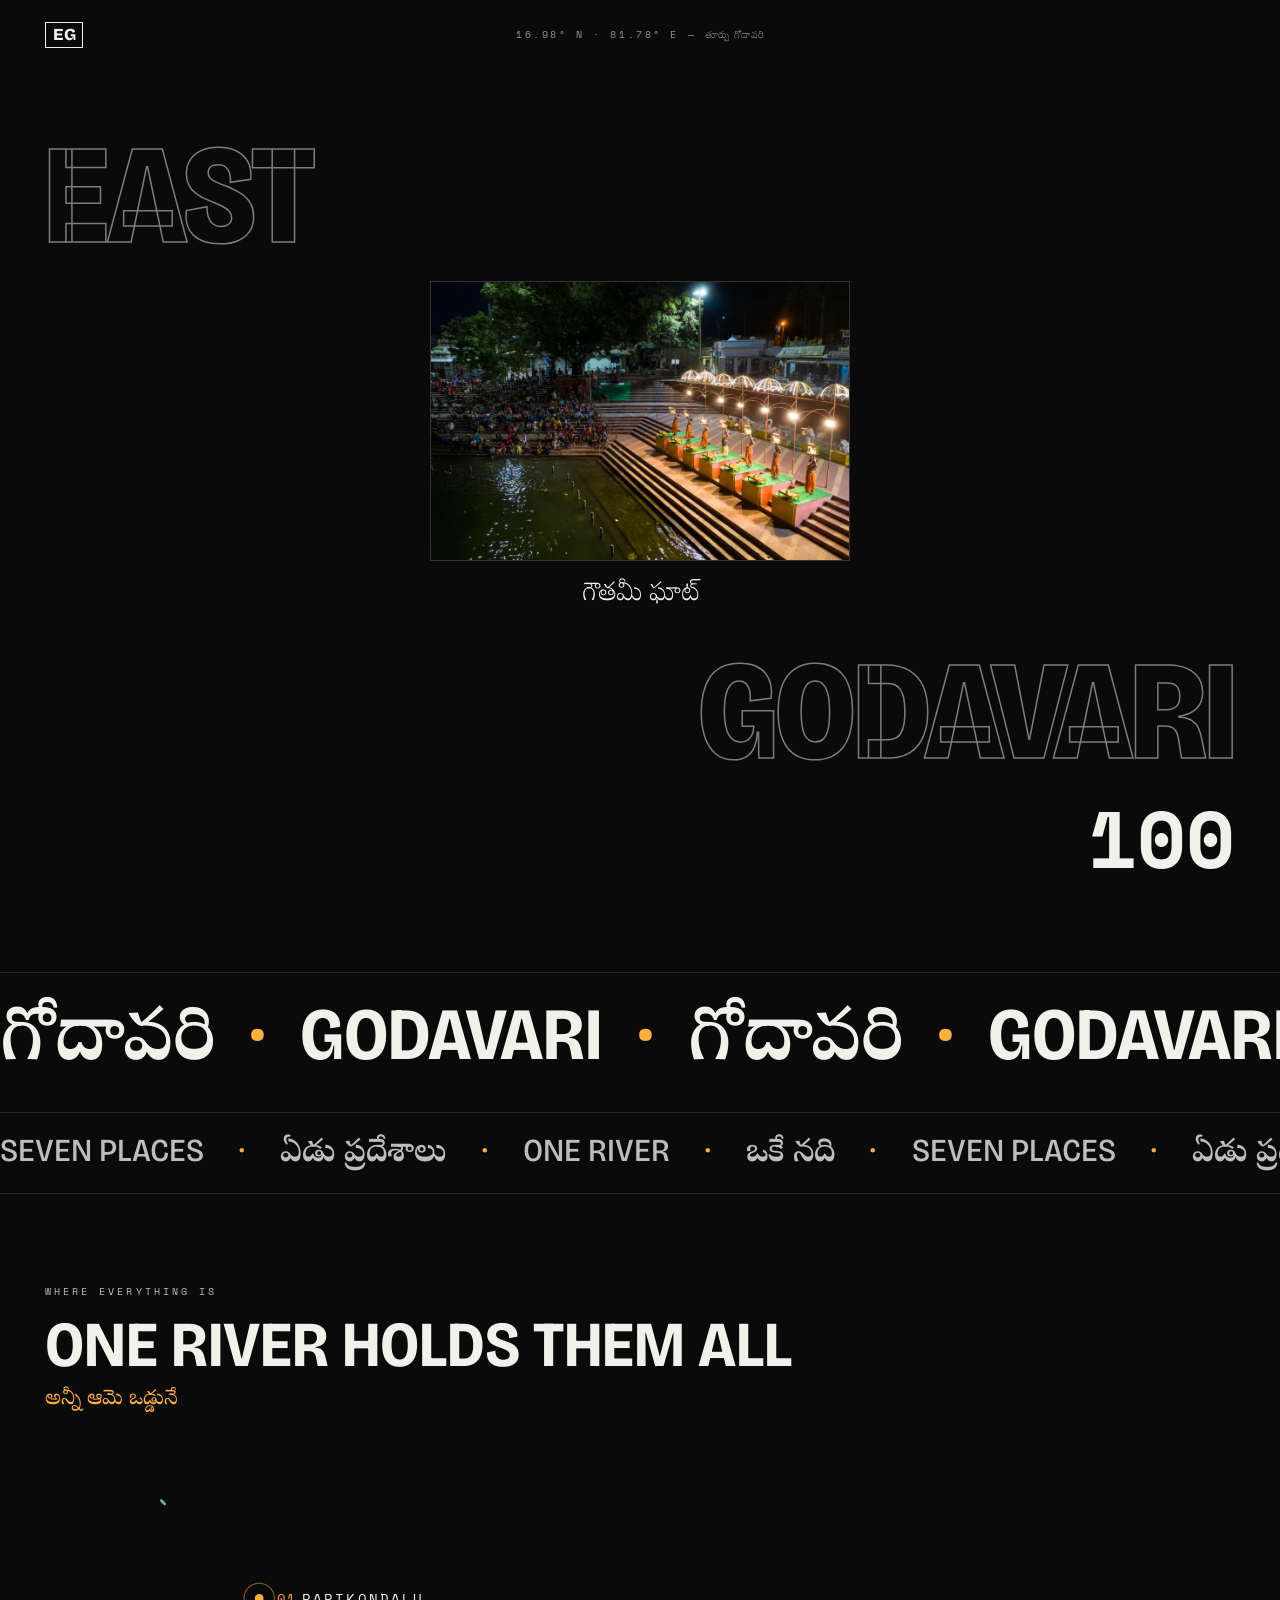
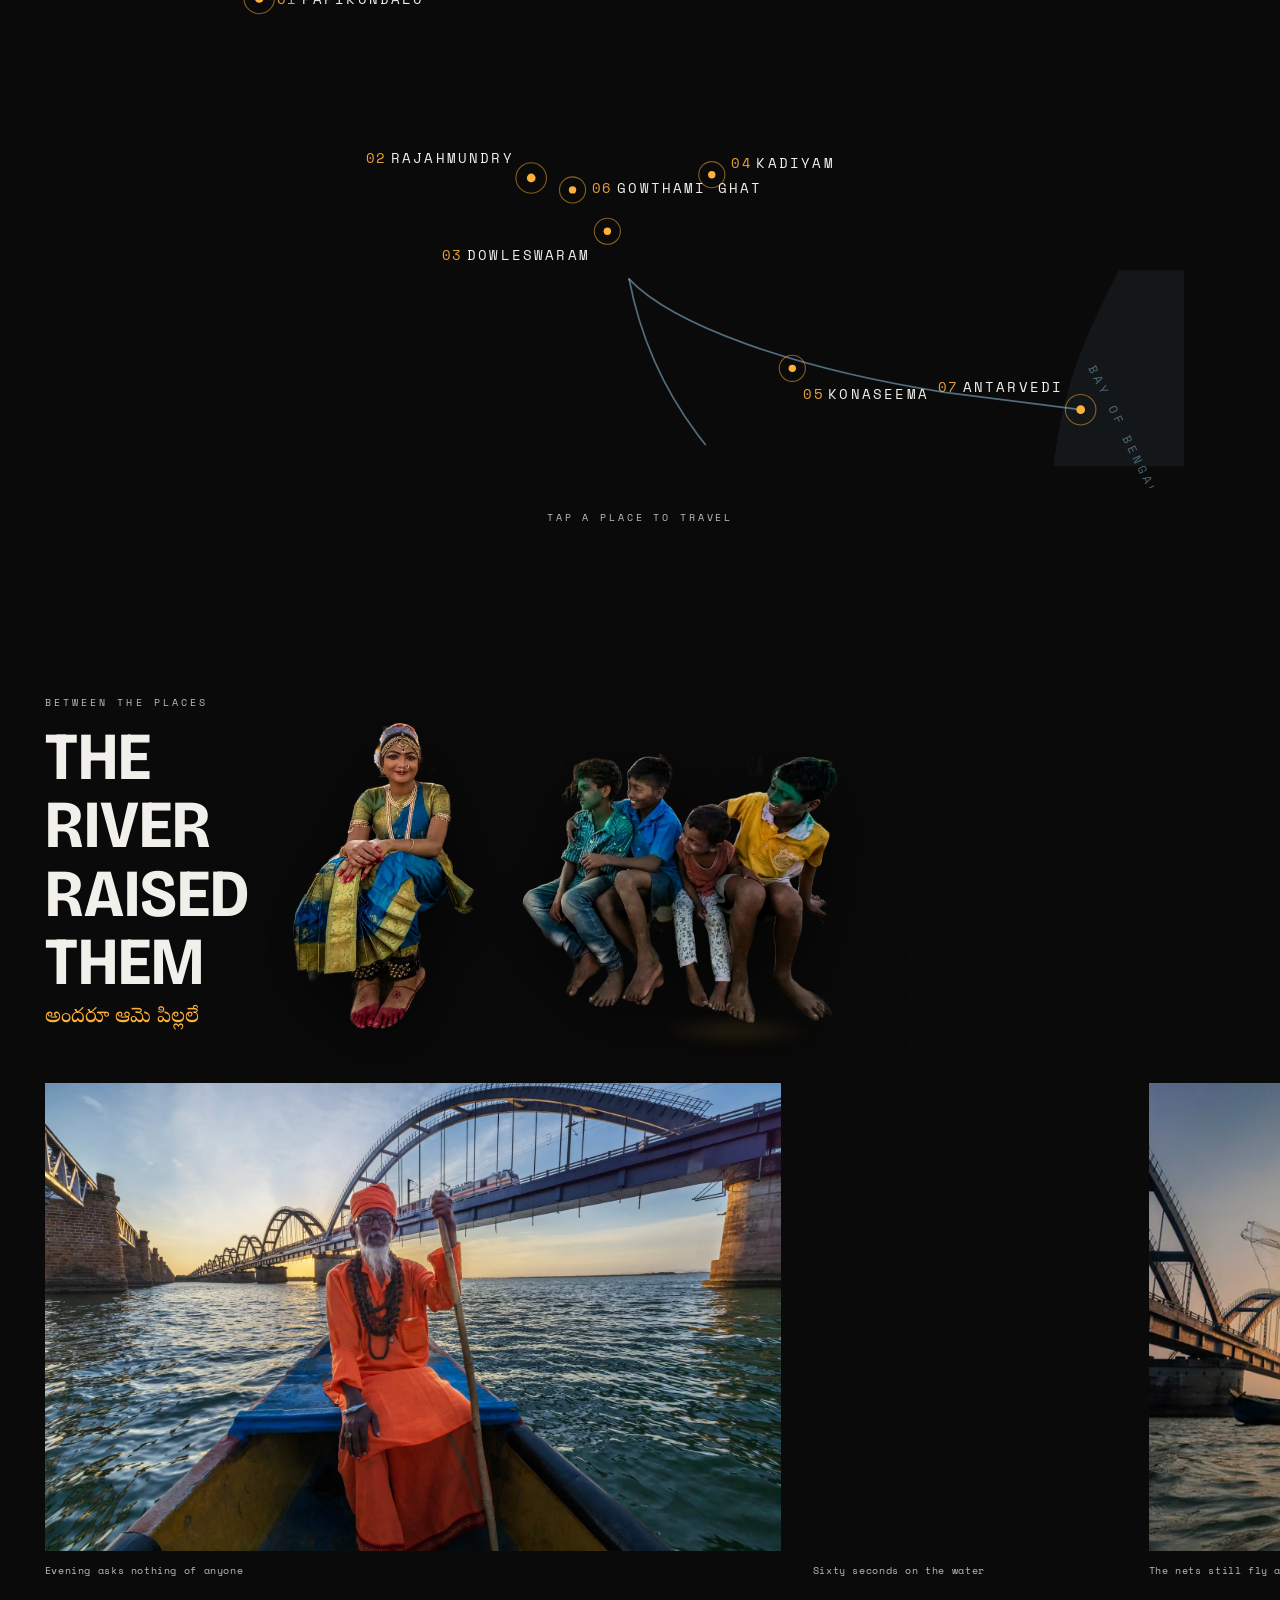
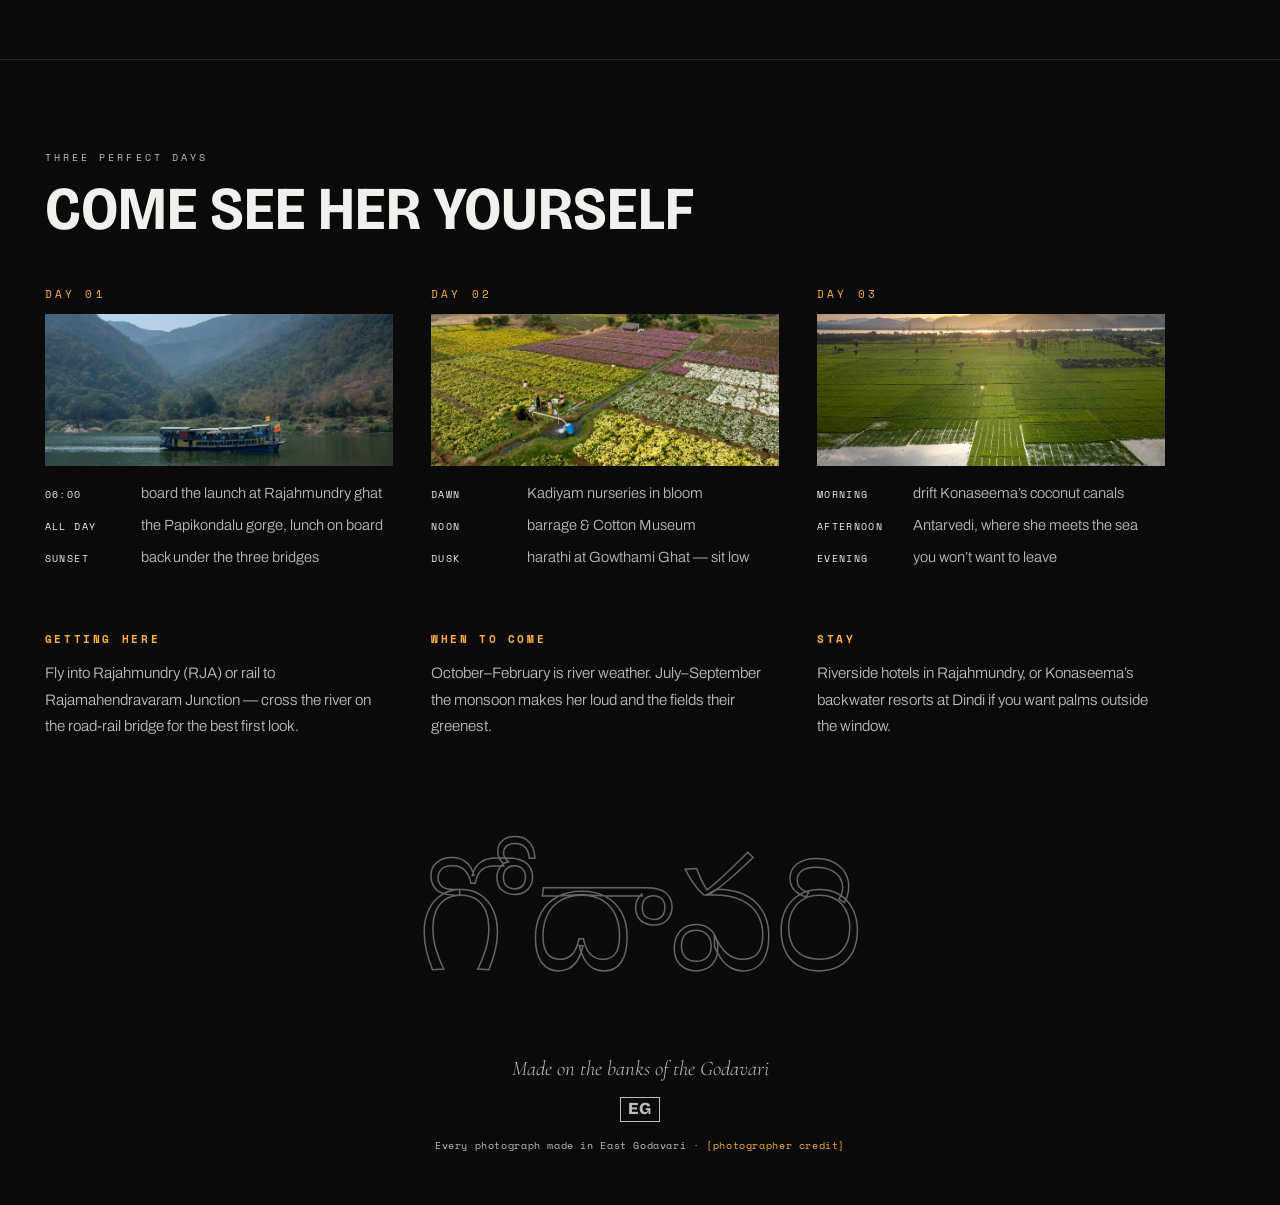
==== commit ba797f34: "one-motion opening: poster loader, ghost titles, frame-to-fullbleed" ====
--- a/index.html
+++ b/index.html
@@ -17,14 +17,17 @@
   <link rel="preconnect" href="https://fonts.gstatic.com" crossorigin />
   <link href="https://fonts.googleapis.com/css2?family=Bricolage+Grotesque:opsz,wght@12..96,300..800&family=Cormorant+Garamond:ital,wght@1,400;1,500&family=Archivo:wght@300;400;500&family=Space+Mono:wght@400;700&family=Noto+Serif+Telugu:wght@400;600&display=swap" rel="stylesheet" /> 
-  <script type="module" crossorigin src="./assets/index-DndmppRr.js"></script>
-  <link rel="stylesheet" crossorigin href="./assets/index-C0NIibCS.css">
+  <script type="module" crossorigin src="./assets/index-CB-QEaD-.js"></script>
+  <link rel="stylesheet" crossorigin href="./assets/index-DLJ8PuhL.css">
 </head>
 <body>
 
   <div class="loader" id="loader" role="status">
     <span class="sr-only">Loading</span>
     <p class="loader__eg" aria-hidden="true">EG</p>
+    <p class="loader__coords" aria-hidden="true">16.98&deg; N &middot; 81.78&deg; E &mdash; <span lang="te">తూర్పు గోదావరి</span></p>
+    <p class="loader__ghost loader__ghost--a" aria-hidden="true">EAST</p>
+    <p class="loader__ghost loader__ghost--b" aria-hidden="true">GODAVARI</p>
     <div class="loader__stack" aria-hidden="true">
       <div class="loader__frame" id="loaderFrame"></div>
       <p class="loader__place" lang="te" id="loaderPlace">తూర్పు గోదావరి</p>
--- a/assets/index-DLJ8PuhL.css
+++ b/assets/index-DLJ8PuhL.css
@@ -0,0 +1 @@
+:root{--ink: #f2f0ea;--ink-dim: rgba(242, 240, 234, .78);--night: #0a0a0a;--accent: #ffb03a;--font-display: "Bricolage Grotesque", system-ui, sans-serif;--font-serif: "Cormorant Garamond", serif;--font-body: "Archivo", system-ui, sans-serif;--font-mono: "Space Mono", monospace;--font-telugu: "Noto Serif Telugu", serif;--pad: clamp(1.2rem, 3.5vw, 3rem)}*{margin:0;padding:0;box-sizing:border-box}body{font-family:var(--font-body);font-weight:300;background:var(--night);color:var(--ink);overflow-x:hidden;-webkit-font-smoothing:antialiased}::selection{background:#ffb03a66}a:focus-visible,button:focus-visible{outline:2px solid var(--accent);outline-offset:4px}.sr-only{position:absolute;width:1px;height:1px;margin:-1px;padding:0;overflow:hidden;clip:rect(0 0 0 0);white-space:nowrap;border:0}.eyebrow{font-family:var(--font-mono);font-size:.64rem;letter-spacing:.3em;text-transform:uppercase;color:var(--ink-dim)}.loader{position:fixed;top:0;right:0;bottom:0;left:0;z-index:100;background:var(--night);display:grid;place-items:center}.loader__stack{display:flex;flex-direction:column;align-items:center;gap:1.1rem}.loader__coords{position:absolute;top:1.7rem;left:50%;transform:translate(-50%);font-family:var(--font-mono);font-size:.62rem;letter-spacing:.26em;color:var(--dim, rgba(242, 240, 234, .6));white-space:nowrap}.loader__coords [lang=te]{font-family:var(--font-telugu);letter-spacing:.06em}.loader__ghost{position:absolute;font-family:var(--font-display);font-weight:800;font-stretch:90%;font-size:clamp(3.4rem,11vw,9.5rem);line-height:1;letter-spacing:-.015em;color:transparent;-webkit-text-stroke:1.5px rgba(242,240,234,.5);pointer-events:none}.loader__ghost--a{top:14%;left:var(--pad)}.loader__ghost--b{bottom:13%;right:var(--pad)}.loader__frame{width:min(64vw,420px);aspect-ratio:3 / 2;position:relative;overflow:hidden;border:1px solid rgba(242,240,234,.18);will-change:transform}.loader__frame img{position:absolute;top:0;right:0;bottom:0;left:0;width:100%;height:100%;object-fit:cover}.loader__place{font-family:var(--font-telugu);font-size:clamp(1.1rem,2.6vw,1.6rem);color:var(--ink);min-height:1.6em}.loader__pct{position:absolute;right:var(--pad);bottom:1.4rem;font-family:var(--font-mono);font-size:clamp(2.6rem,7vw,5rem);font-weight:700;color:var(--ink);font-variant-numeric:tabular-nums;line-height:1}.nav{position:fixed;inset:0 0 auto 0;z-index:40;display:flex;justify-content:space-between;align-items:center;padding:1.15rem var(--pad);pointer-events:none;opacity:0;visibility:hidden}.nav:before{content:"";position:absolute;inset:0 0 auto 0;height:6rem;background:linear-gradient(rgba(10,10,10,.6),transparent);pointer-events:none;z-index:-1}.nav a,.nav button{pointer-events:auto}.nav__mark{display:flex;align-items:center;gap:.7rem;text-decoration:none;color:inherit}.nav__eg{font-family:var(--font-display);font-weight:800;font-size:1.05rem;letter-spacing:.02em;border:1.5px solid currentColor;padding:.2rem .42rem;line-height:1}.nav__name{font-family:var(--font-mono);font-size:.62rem;letter-spacing:.28em;text-transform:uppercase;color:var(--ink-dim)}.nav__right{display:flex;align-items:center;gap:1.6rem}.nav__cta{font-family:var(--font-mono);font-size:.66rem;letter-spacing:.22em;text-transform:uppercase;color:inherit;text-decoration:none;border-bottom:1px solid rgba(242,240,234,.45);padding-bottom:3px;white-space:nowrap;flex-shrink:0;transition:color .3s,border-color .3s}.nav__cta:hover{color:var(--accent);border-color:var(--accent)}.sound{display:flex;align-items:center;gap:.55rem;background:none;border:none;cursor:pointer;color:inherit}.sound__bars{display:flex;align-items:flex-end;gap:2.5px;height:13px}.sound__bars i{width:2.5px;background:var(--ink-dim);height:30%;transition:background .3s}.sound__bars i:nth-child(2){height:65%}.sound__bars i:nth-child(3){height:100%}.sound__bars i:nth-child(4){height:50%}.sound[aria-pressed=true] .sound__bars i{background:var(--accent);animation:eq .9s ease-in-out infinite}.sound[aria-pressed=true] .sound__bars i:nth-child(2){animation-delay:.15s}.sound[aria-pressed=true] .sound__bars i:nth-child(3){animation-delay:.3s}.sound[aria-pressed=true] .sound__bars i:nth-child(4){animation-delay:.45s}@keyframes eq{0%,to{transform:scaleY(.5)}50%{transform:scaleY(1.15)}}.sound__label{font-family:var(--font-mono);font-size:.62rem;letter-spacing:.26em;text-transform:uppercase;color:var(--ink-dim)}@media(max-width:640px){.nav__name,.sound__label{display:none}.nav__right{gap:1rem}}.dex{position:fixed;right:var(--pad);top:50%;transform:translateY(-50%);z-index:30;display:flex;flex-direction:column;gap:.55rem;opacity:0;visibility:hidden}.dex__item{display:flex;align-items:center;gap:.55rem;background:none;border:none;cursor:pointer;color:var(--ink);text-align:right;justify-content:flex-end;padding:.1rem 0}.dex__label{font-family:var(--font-mono);font-size:.58rem;letter-spacing:.18em;text-transform:uppercase;color:var(--ink-dim);opacity:0;transform:translate(6px);transition:opacity .25s,transform .25s}.dex__item:hover .dex__label,.dex__item.is-on .dex__label{opacity:1;transform:none}.dex__dot{width:2.2rem;height:2px;background:#f2f0ea66;transform:scaleX(.64);transform-origin:right center;transition:background .3s,transform .3s}.dex__item.is-on .dex__dot{background:var(--accent);transform:scaleX(1)}@media(max-width:900px){.dex{display:none}}.deck{position:relative;height:100svh;overflow:hidden}.deck__frame{position:absolute;top:0;right:0;bottom:0;left:0}.place{position:absolute;top:0;right:0;bottom:0;left:0;visibility:hidden;clip-path:inset(100% 0 0 0)}.place.is-first{visibility:visible;clip-path:inset(0 0 0 0)}.place__media,.place__media img,.place__media video{position:absolute;top:0;right:0;bottom:0;left:0;width:100%;height:100%;object-fit:cover}.place__media{will-change:transform;overflow:hidden}.place__media img,.place__media video{transform:scale(1.12);will-change:transform}.place__film{opacity:0;transition:opacity 1.2s ease}.place__film.is-playing{opacity:1}.place__shade{position:absolute;top:0;right:0;bottom:0;left:0;background:linear-gradient(180deg,#0a0a0a59,#0a0a0a00 30%),linear-gradient(0deg,#0a0a0ab8,#0a0a0a00 46%)}.place__content{position:absolute;inset:auto 0 0 0;padding:0 var(--pad) clamp(1.6rem,4.5vh,3.2rem);display:flex;align-items:flex-end;justify-content:space-between;gap:2rem}.place__telugu{position:absolute;left:var(--pad);bottom:calc(100% + .2rem);font-family:var(--font-telugu);font-size:clamp(1rem,2vw,1.5rem);color:var(--accent);text-shadow:0 1px 14px rgba(10,10,10,.7)}.place__name{position:relative;font-family:var(--font-display);font-weight:800;font-stretch:90%;font-size:clamp(3.6rem,11.5vw,10.5rem);line-height:.88;letter-spacing:-.01em;text-transform:uppercase;text-shadow:0 6px 60px rgba(10,10,10,.55)}.place__name .char{display:inline-block}.place__meta{max-width:21rem;padding-bottom:.5rem;text-align:right}.place__tag{font-family:var(--font-mono);font-size:.62rem;letter-spacing:.24em;text-transform:uppercase;color:var(--accent);margin-bottom:.7rem}.place__line{font-family:var(--font-serif);font-style:italic;font-size:clamp(1.05rem,1.7vw,1.35rem);line-height:1.5;color:var(--ink);text-shadow:0 1px 18px rgba(10,10,10,.8)}@media(max-width:760px){.place__content{flex-direction:column;align-items:flex-start;gap:1rem}.place__meta{text-align:left;max-width:26rem;padding-bottom:0}.place__name{font-size:clamp(3.2rem,16vw,6rem)}}.place__content--cover{top:0;right:0;bottom:0;left:0;flex-direction:column;align-items:center;justify-content:center;text-align:center;gap:0}.cover__telugu{font-family:var(--font-telugu);font-size:clamp(1.05rem,2.2vw,1.6rem);color:var(--accent);margin-bottom:1rem;text-shadow:0 1px 14px rgba(10,10,10,.7)}.cover__title{font-family:var(--font-display);font-weight:800;font-stretch:90%;font-size:clamp(4.4rem,15.5vw,14rem);line-height:.86;letter-spacing:-.015em}.cover__title .line{display:block;overflow:hidden}.cover__title.is-open .line{overflow:visible}.cover__title .char{text-shadow:0 3px 26px rgba(10,10,10,.55)}.cover__title .char{display:inline-block}.cover__sub{margin-top:1.6rem;font-family:var(--font-serif);font-style:italic;font-size:clamp(1.1rem,2vw,1.5rem);line-height:1.5;color:var(--ink);text-shadow:0 1px 18px rgba(10,10,10,.8)}.cover__cue{position:absolute;bottom:clamp(1.4rem,4vh,2.6rem);font-family:var(--font-mono);font-size:.62rem;letter-spacing:.34em;text-transform:uppercase;color:var(--ink-dim);display:flex;flex-direction:column;align-items:center;gap:.6rem}.cover__tick{width:1px;height:2.4rem;background:linear-gradient(var(--ink),transparent);display:block}@media(prefers-reduced-motion:no-preference){.cover__tick{animation:tick 1.8s ease-in-out infinite;transform-origin:top}}@keyframes tick{0%{transform:scaleY(0)}45%{transform:scaleY(1)}to{transform:scaleY(1);opacity:0}}.deck__count{position:absolute;right:var(--pad);top:5.2rem;z-index:5;font-family:var(--font-mono);display:flex;align-items:baseline;gap:.4rem;text-shadow:0 1px 12px rgba(10,10,10,.7)}.deck__now{font-size:clamp(1.5rem,3vw,2.2rem);font-weight:700;color:var(--ink)}.deck__of{font-size:.72rem;letter-spacing:.2em;color:var(--ink-dim)}.folk{position:relative;background:var(--night);padding:clamp(5rem,12vh,9rem) 0 clamp(4rem,9vh,7rem)}.folk__head{padding:0 var(--pad);margin-bottom:clamp(2.5rem,6vh,4.5rem);max-width:60rem}.folk__title{font-family:var(--font-display);font-weight:700;font-size:clamp(2rem,5.5vw,4.2rem);line-height:1.02;margin-top:.8rem;text-transform:uppercase;font-stretch:92%}.folk__telugu{display:block;font-family:var(--font-telugu);font-size:clamp(.95rem,1.8vw,1.3rem);font-weight:400;text-transform:none;color:var(--accent);margin-top:.7rem}.folk__strip{overflow:hidden}.folk__track{display:flex;align-items:stretch;gap:clamp(1rem,2.5vw,2rem);padding:0 var(--pad);width:max-content}.card{flex:0 0 auto;width:min(44vw,34rem)}.card--wide{width:min(58vw,46rem)}.card--tall,.card--video{width:min(24vw,19rem)}.card__m{display:block;overflow:hidden}.card img,.card video{width:100%;height:min(52vh,30rem);object-fit:cover;display:block;transition:transform .9s cubic-bezier(.22,1,.36,1)}@media(hover:hover){.card:hover img,.card:hover video{transform:scale(1.045)}}.card figcaption{font-family:var(--font-mono);font-size:.64rem;letter-spacing:.06em;color:var(--ink-dim);padding-top:.7rem}@media(max-width:760px){.folk__track{flex-direction:column;width:auto}.card,.card--wide,.card--tall,.card--video{width:100%}.card img,.card video{height:auto;max-height:70vh}}.visit{position:relative;background:var(--night);padding:clamp(4rem,10vh,8rem) var(--pad) 3rem;border-top:1px solid rgba(242,240,234,.12)}.visit__head{margin-bottom:clamp(2.5rem,5vh,4rem)}.visit__title{font-family:var(--font-display);font-weight:700;font-stretch:92%;text-transform:uppercase;font-size:clamp(1.9rem,5vw,3.8rem);line-height:1.04;margin-top:.8rem}.visit__grid{display:grid;grid-template-columns:repeat(auto-fit,minmax(15rem,1fr));gap:clamp(1.6rem,3vw,3rem);max-width:70rem}.visit__card h4{font-family:var(--font-mono);font-size:.68rem;letter-spacing:.24em;text-transform:uppercase;color:var(--accent);margin-bottom:.8rem}.visit__card p{font-size:.95rem;line-height:1.75;color:var(--ink-dim)}.footer{text-align:center;margin-top:clamp(4rem,10vh,7rem)}.footer__mark{font-family:var(--font-telugu);font-size:clamp(2.4rem,6vw,4.2rem);color:#f2f0ea4d}.footer__credit{margin-top:1rem;font-family:var(--font-mono);font-size:.64rem;letter-spacing:.06em;line-height:2;color:var(--ink-dim)}.footer__name{color:var(--accent)}@media(prefers-reduced-motion:reduce){.deck{height:auto;overflow:visible}.deck__frame{position:static}.place{position:relative;height:100svh;visibility:visible;clip-path:none}.place__media img,.place__media video{transform:none}.deck__count{display:none}}.place--right .place__content{flex-direction:row-reverse}.place--right .place__meta{text-align:left}.place--right .place__telugu{left:auto;right:var(--pad)}.place--center .place__content{flex-direction:column;align-items:center;justify-content:flex-end;gap:1.2rem}.place--center .place__name{text-align:center}.place--center .place__meta{text-align:center;max-width:26rem}.place--center .place__telugu{left:50%;transform:translate(-50%)}.place__mark{position:absolute;top:8vh;right:4vw;font-family:var(--font-telugu);font-size:clamp(9rem,26vw,24rem);line-height:1;color:transparent;-webkit-text-stroke:1.5px rgba(242,240,234,.22);pointer-events:none;z-index:1}.place--right .place__mark{right:auto;left:4vw}.place__chips{display:flex;flex-wrap:wrap;gap:.45rem;justify-content:flex-end;margin-bottom:.85rem}.place--right .place__chips{justify-content:flex-start}.place--center .place__chips{justify-content:center}.place__chips span{font-family:var(--font-mono);font-size:.56rem;letter-spacing:.16em;padding:.34rem .6rem;border:1px solid rgba(242,240,234,.35);border-radius:99px;color:var(--ink);background:#0a0a0a40;-webkit-backdrop-filter:blur(4px);backdrop-filter:blur(4px)}.place--depth .place__name--behind{position:absolute;left:50%;top:42%;transform:translate(-50%,-50%);z-index:2;text-align:center;font-size:clamp(4rem,14.5vw,13rem);width:100%}.place__cut{position:absolute;top:0;right:0;bottom:0;left:0;width:100%;height:100%;object-fit:cover;z-index:3;pointer-events:none}.place__cut:not([src]){display:none}.place--depth .place__shade--soft{z-index:4;background:linear-gradient(0deg,#0a0a0aa8,#0a0a0a00 34%)}.place--depth .place__content{z-index:5}.place--depth .place__mark{z-index:1}.tape{position:relative;background:var(--night);padding:clamp(3rem,8vh,6rem) 0 0;overflow:hidden}.tape__row{display:flex;white-space:nowrap;border-top:1px solid rgba(242,240,234,.12);padding:1.1rem 0}.tape__row+.tape__row{border-bottom:1px solid rgba(242,240,234,.12)}.tape__track{display:flex;align-items:baseline;gap:2.2rem;padding-right:2.2rem;font-family:var(--font-display);font-weight:700;font-stretch:92%;font-size:clamp(2.2rem,6vw,4.6rem);text-transform:uppercase;animation:tape 26s linear infinite;flex-shrink:0}.tape__track [lang=te]{font-family:var(--font-telugu);font-weight:600}.tape__track i{font-style:normal;color:var(--accent)}.tape__row--rev .tape__track{animation-direction:reverse;font-size:clamp(1.1rem,2.6vw,2rem);font-weight:500;color:var(--ink-dim);animation-duration:34s}@keyframes tape{to{transform:translate(-100%)}}@media(prefers-reduced-motion:reduce){.tape__track{animation:none}}.folk__head{display:flex;align-items:flex-end;justify-content:space-between;gap:2rem;position:relative}.folk__cut{height:clamp(14rem,34vh,24rem);width:auto;margin-right:clamp(1rem,6vw,6rem);filter:drop-shadow(0 18px 40px rgba(0,0,0,.55));position:relative}.folk__head:after{content:"";position:absolute;right:clamp(2rem,9vw,9rem);bottom:-1.2rem;width:clamp(10rem,24vh,17rem);height:2.2rem;background:radial-gradient(ellipse closest-side,rgba(255,176,58,.14),transparent 75%);filter:blur(6px);pointer-events:none}.folk__cut:not([src]){display:none}@media(max-width:760px){.folk__cut{display:none}}.deck__roll{display:inline-block;overflow:hidden;line-height:1}.deck__roll .deck__now{display:inline-block}.atlas{position:relative;background:var(--night);padding:clamp(4rem,10vh,8rem) var(--pad) clamp(3rem,7vh,5rem)}.atlas__head{max-width:60rem;margin-bottom:clamp(2rem,5vh,3.5rem)}.atlas__title{font-family:var(--font-display);font-weight:700;font-stretch:92%;text-transform:uppercase;font-size:clamp(1.9rem,5vw,4rem);line-height:1.04;margin-top:.8rem}.atlas__telugu{display:block;font-family:var(--font-telugu);font-weight:400;text-transform:none;font-size:clamp(.95rem,1.8vw,1.3rem);color:var(--accent);margin-top:.7rem}.atlas__wrap{max-width:68rem;margin:0 auto;position:relative}.atlas__svg{width:100%;height:auto;display:block}.atlas__river{stroke:#8cbedcd9;stroke-width:2.4;stroke-linecap:round;fill:none}.atlas__river--arm{stroke-width:1.6;stroke:#8cbedc8c}.atlas__coast{fill:#8cbedc12}.atlas__sea{font-family:var(--font-mono);font-size:11px;letter-spacing:.34em;fill:#8cbedc80}.atlas__spot{cursor:pointer}.atlas__dot{fill:var(--accent)}.atlas__pulse{fill:none;stroke:#ffb03a80;stroke-width:1;transform-origin:center;transform-box:fill-box}@media(prefers-reduced-motion:no-preference){.atlas__pulse{animation:pulse 2.6s ease-out infinite}}@keyframes pulse{0%{transform:scale(.35);opacity:1}70%,to{transform:scale(1.25);opacity:0}}.atlas__num{font-family:var(--font-mono);font-size:10px;letter-spacing:.12em;fill:#f2f0ea8c}.atlas__label{font-family:var(--font-mono);font-size:12.5px;letter-spacing:.16em;fill:var(--ink);transition:fill .25s}.atlas__spot:hover .atlas__label{fill:var(--accent)}.atlas__spot:hover .atlas__dot{r:5.5}.atlas__hint{text-align:center;margin-top:1.4rem;font-family:var(--font-mono);font-size:.6rem;letter-spacing:.3em;text-transform:uppercase;color:var(--ink-dim)}@media(max-width:700px){.atlas__label{font-size:17px}.atlas__num{font-size:13px}}.loader__eg{position:absolute;top:1.4rem;left:var(--pad);font-family:var(--font-display);font-weight:800;font-size:1.05rem;border:1.5px solid var(--ink);padding:.2rem .42rem;line-height:1}.deck__bar{position:absolute;left:0;bottom:0;height:2px;width:100%;background:var(--accent);transform:scaleX(0);transform-origin:left center;z-index:6;display:none}@media(max-width:900px){.deck__bar{display:block}}.days{display:grid;grid-template-columns:repeat(auto-fit,minmax(16rem,1fr));gap:clamp(1.4rem,3vw,2.6rem);max-width:70rem;margin-bottom:clamp(3rem,7vh,5rem)}.day__n{font-family:var(--font-mono);font-size:.66rem;letter-spacing:.3em;color:var(--accent);margin-bottom:.8rem}.day__thumb{overflow:hidden;margin-bottom:1rem}.day__thumb img{width:100%;height:9.5rem;object-fit:cover;display:block;transition:transform .9s cubic-bezier(.22,1,.36,1)}@media(hover:hover){.day:hover .day__thumb img{transform:scale(1.05)}}.day__plan{display:flex;flex-direction:column;gap:.55rem}.day__row{display:grid;grid-template-columns:5.4rem 1fr;gap:.6rem;align-items:baseline;font-size:.92rem;line-height:1.55;color:var(--ink-dim)}.day__row em{font-style:normal;font-family:var(--font-mono);font-size:.6rem;letter-spacing:.14em;color:var(--ink)}.footer__mark{font-size:clamp(4rem,13vw,10rem);color:transparent;-webkit-text-stroke:1.5px rgba(242,240,234,.4);transition:color .6s,-webkit-text-stroke-color .6s;cursor:default}.footer__mark:hover{color:var(--accent);-webkit-text-stroke-color:var(--accent)}.footer__tag{font-family:var(--font-serif);font-style:italic;font-size:clamp(1rem,1.8vw,1.3rem);color:var(--ink-dim);margin-top:.6rem}.footer__eg{display:inline-block;margin-bottom:.9rem}.atlas__numt{fill:#ffb03ae6;letter-spacing:.1em}
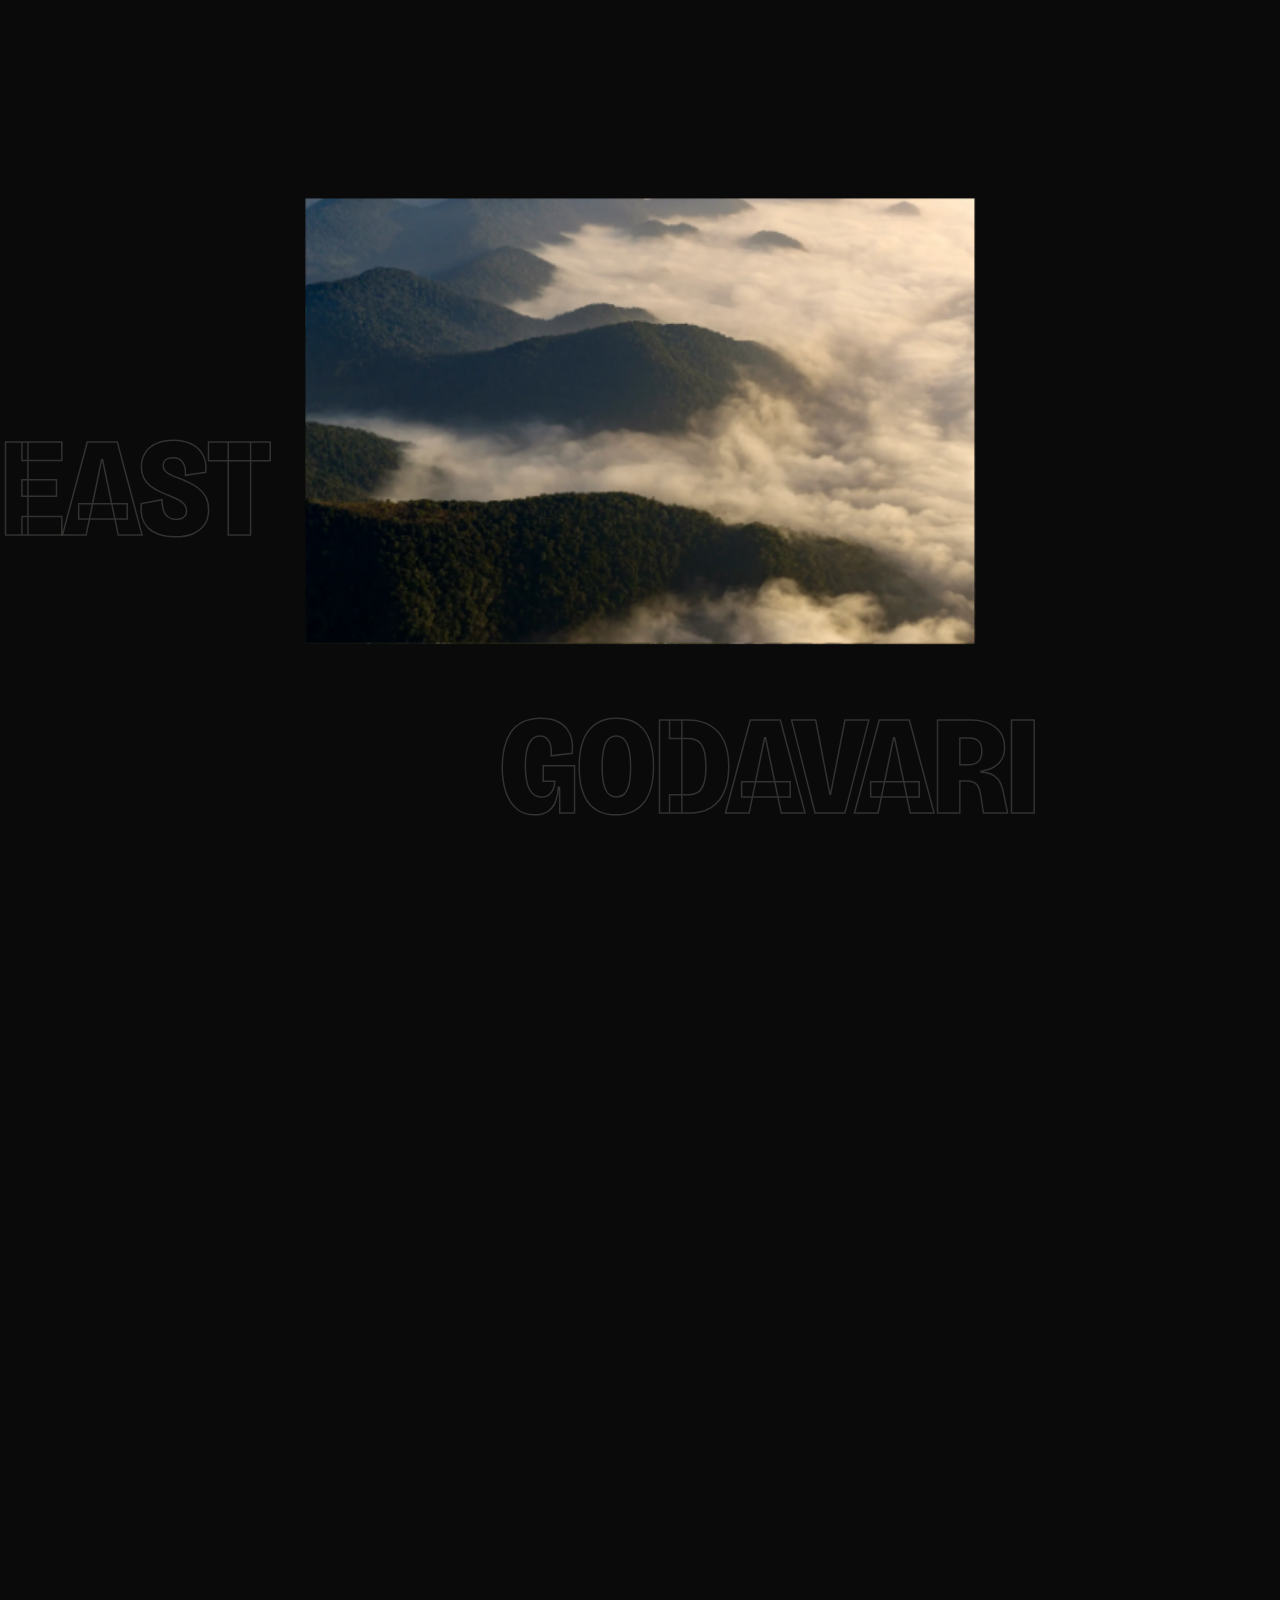
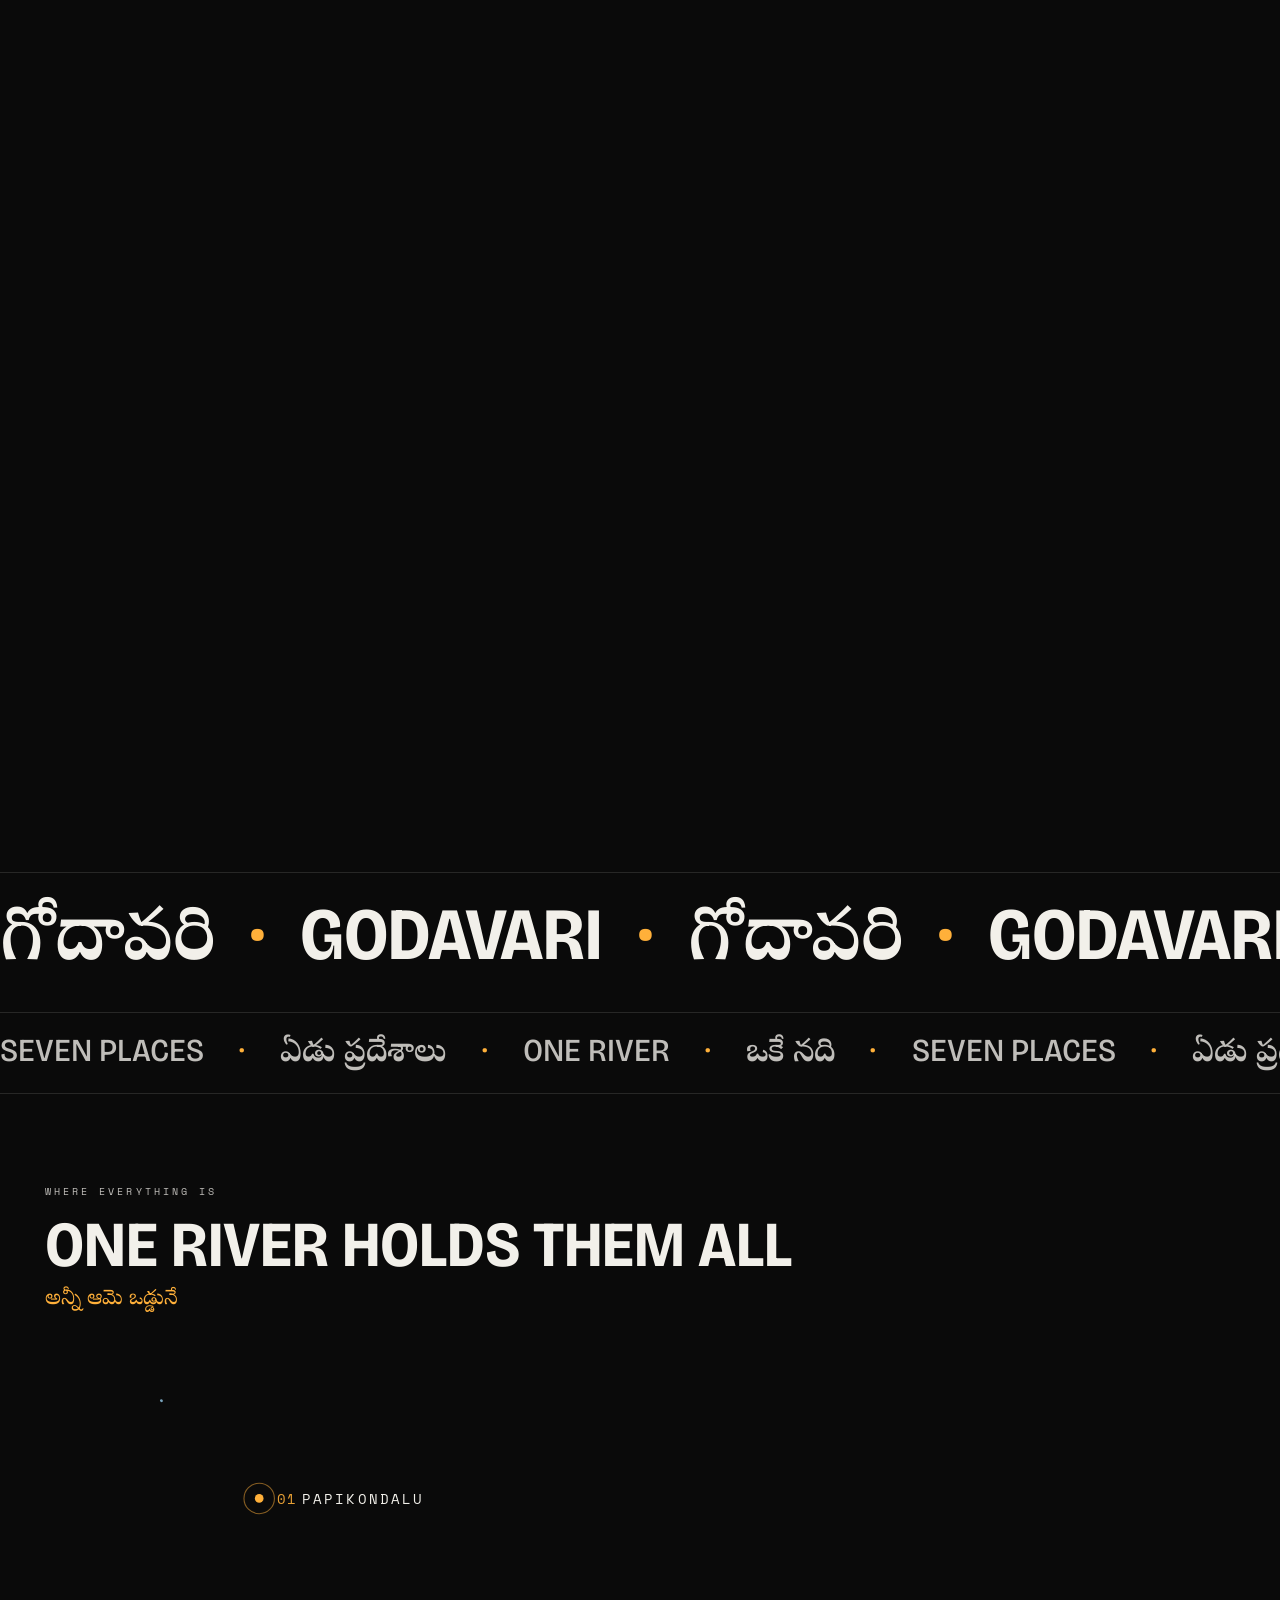
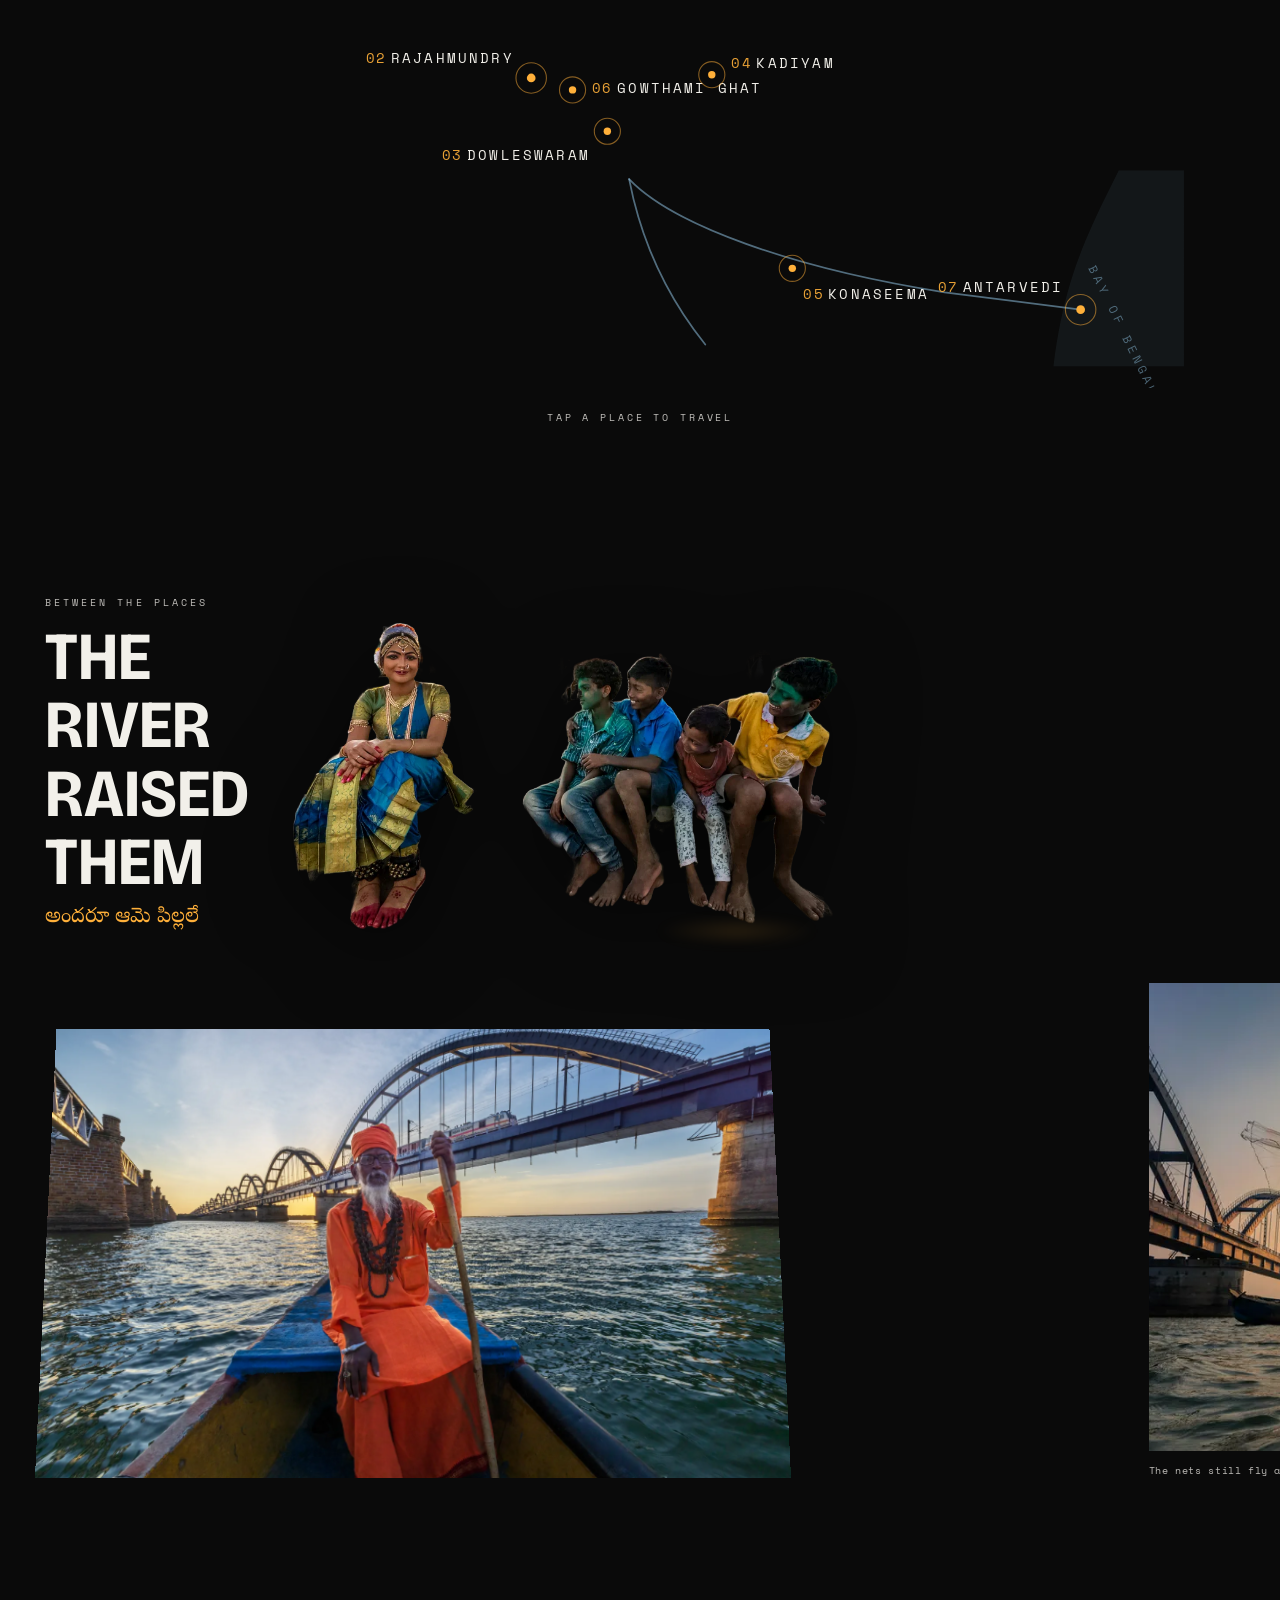
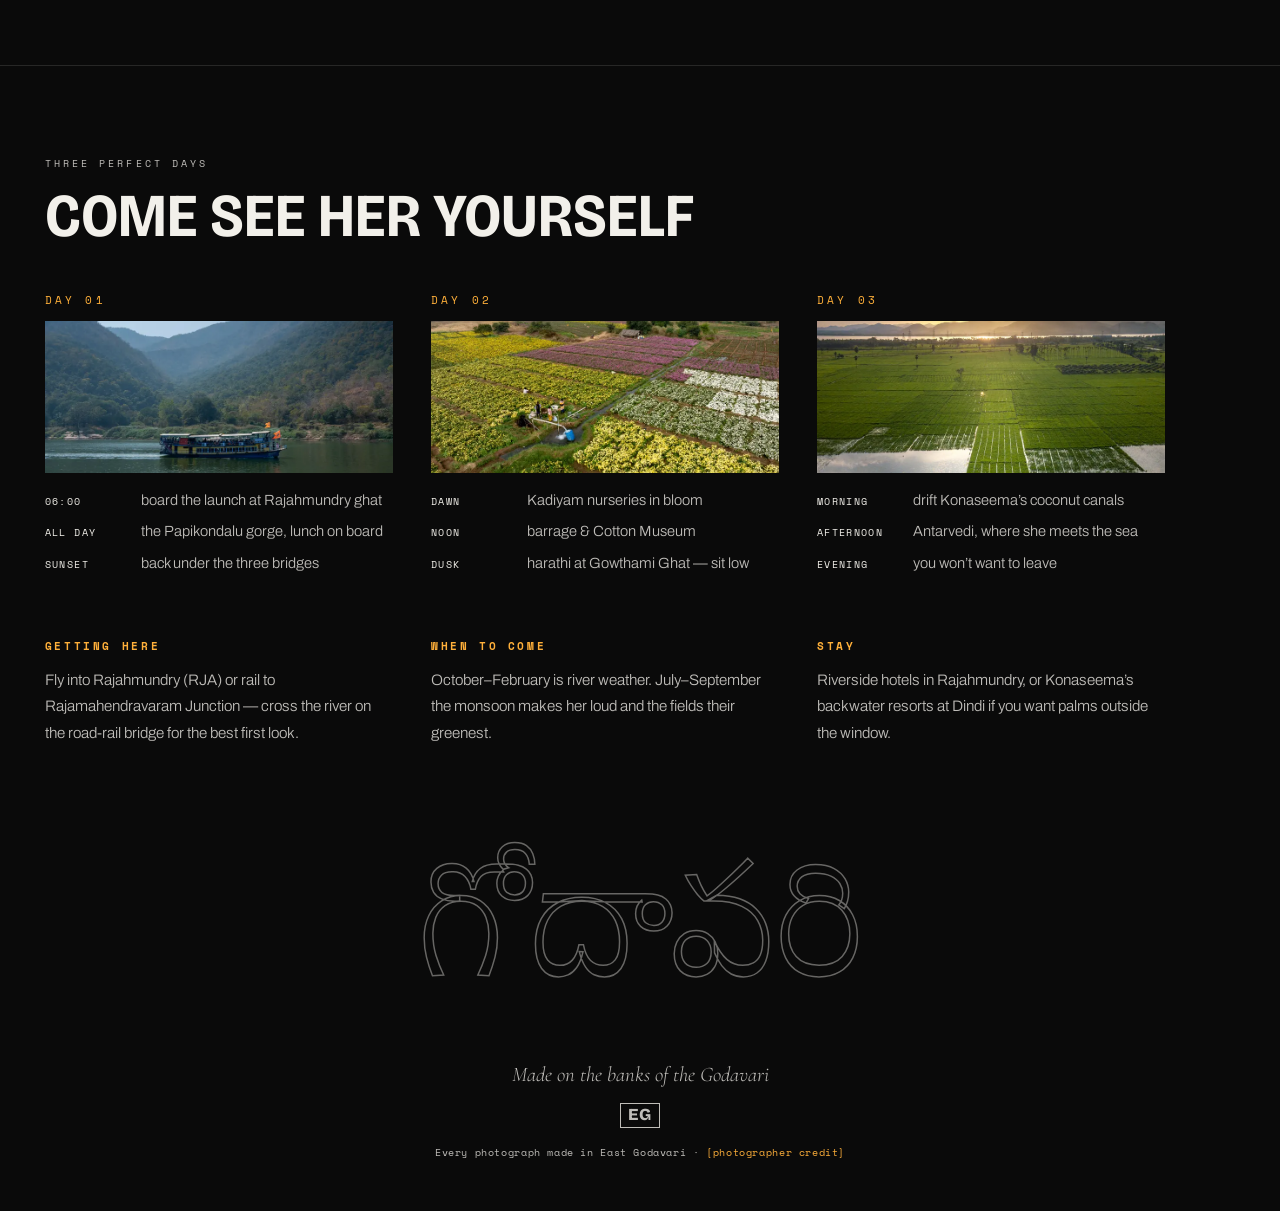
==== commit 1011f07d: "mobile fixes, robust audio unlock, edge-to-edge cover" ====
--- a/index.html
+++ b/index.html
@@ -17,8 +17,8 @@
   <link rel="preconnect" href="https://fonts.gstatic.com" crossorigin />
   <link href="https://fonts.googleapis.com/css2?family=Bricolage+Grotesque:opsz,wght@12..96,300..800&family=Cormorant+Garamond:ital,wght@1,400;1,500&family=Archivo:wght@300;400;500&family=Space+Mono:wght@400;700&family=Noto+Serif+Telugu:wght@400;600&display=swap" rel="stylesheet" /> 
-  <script type="module" crossorigin src="./assets/index-CB-QEaD-.js"></script>
-  <link rel="stylesheet" crossorigin href="./assets/index-DLJ8PuhL.css">
+  <script type="module" crossorigin src="./assets/index-DwXDSFd8.js"></script>
+  <link rel="stylesheet" crossorigin href="./assets/index-t_3oStJh.css">
 </head>
 <body>
 
@@ -66,8 +66,10 @@
             <video class="place__film" data-film="/media/film-0.mp4" muted loop playsinline preload="none"></video></div>
           <div class="place__shade"></div>
           <div class="place__content place__content--cover">
-            <p class="cover__telugu" lang="te">తూర్పు గోదావరి</p>
-            <h1 class="cover__title"><span class="line">EAST</span><span class="line">GODAVARI</span></h1>
+            <h1 class="cover__title">
+              <span class="line line--kick"><span class="cover__east">EAST</span><span class="cover__telugu" lang="te">తూర్పు గోదావరి</span></span>
+              <span class="line line--big">GODAVARI</span>
+            </h1>
             <p class="cover__sub">One river, and everything it grew.<br />Seven places you will not forget.</p>
             <p class="cover__cue">scroll<span class="cover__tick"></span></p>
           </div>
@@ -250,6 +252,15 @@
           <g class="atlas__spot" data-goto="5" transform="translate(640 470)"><circle class="atlas__pulse" r="12"/><circle class="atlas__dot" r="3.4"/><text class="atlas__label" x="10" y="28"><tspan class="atlas__numt">05&#8201;</tspan>KONASEEMA</text></g>
           <g class="atlas__spot" data-goto="7" transform="translate(905 508)"><circle class="atlas__pulse" r="14"/><circle class="atlas__dot" r="4"/><text class="atlas__label" x="-16" y="-16" text-anchor="end"><tspan class="atlas__numt">07&#8201;</tspan>ANTARVEDI</text></g>
         </svg>
+        <ol class="atlas__legend" aria-hidden="false">
+          <li><button data-goto="1"><b>01</b> Papikondalu</button></li>
+          <li><button data-goto="2"><b>02</b> Rajahmundry</button></li>
+          <li><button data-goto="3"><b>03</b> Dowleswaram</button></li>
+          <li><button data-goto="4"><b>04</b> Kadiyam</button></li>
+          <li><button data-goto="5"><b>05</b> Konaseema</button></li>
+          <li><button data-goto="6"><b>06</b> Gowthami Ghat</button></li>
+          <li><button data-goto="7"><b>07</b> Antarvedi</button></li>
+        </ol>
         <p class="atlas__hint">tap a place to travel</p>
       </div>
     </section>
--- a/assets/index-t_3oStJh.css
+++ b/assets/index-t_3oStJh.css
@@ -0,0 +1 @@
+:root{--ink: #f2f0ea;--ink-dim: rgba(242, 240, 234, .78);--night: #0a0a0a;--accent: #ffb03a;--font-display: "Bricolage Grotesque", system-ui, sans-serif;--font-serif: "Cormorant Garamond", serif;--font-body: "Archivo", system-ui, sans-serif;--font-mono: "Space Mono", monospace;--font-telugu: "Noto Serif Telugu", serif;--pad: clamp(1.2rem, 3.5vw, 3rem)}*{margin:0;padding:0;box-sizing:border-box}body{font-family:var(--font-body);font-weight:300;background:var(--night);color:var(--ink);overflow-x:hidden;-webkit-font-smoothing:antialiased}::selection{background:#ffb03a66}a:focus-visible,button:focus-visible{outline:2px solid var(--accent);outline-offset:4px}.sr-only{position:absolute;width:1px;height:1px;margin:-1px;padding:0;overflow:hidden;clip:rect(0 0 0 0);white-space:nowrap;border:0}.eyebrow{font-family:var(--font-mono);font-size:.64rem;letter-spacing:.3em;text-transform:uppercase;color:var(--ink-dim)}.loader{position:fixed;top:0;right:0;bottom:0;left:0;z-index:100;background:var(--night);display:grid;place-items:center}.loader__stack{display:flex;flex-direction:column;align-items:center;gap:1.1rem}.loader__coords{position:absolute;top:1.7rem;left:50%;transform:translate(-50%);font-family:var(--font-mono);font-size:.62rem;letter-spacing:.26em;color:var(--dim, rgba(242, 240, 234, .6));white-space:nowrap}.loader__coords [lang=te]{font-family:var(--font-telugu);letter-spacing:.06em}.loader__ghost{position:absolute;font-family:var(--font-display);font-weight:800;font-stretch:90%;font-size:clamp(3.4rem,11vw,9.5rem);line-height:1;letter-spacing:-.015em;color:transparent;-webkit-text-stroke:1.5px rgba(242,240,234,.5);pointer-events:none}.loader__ghost--a{top:14%;left:var(--pad)}.loader__ghost--b{bottom:13%;right:var(--pad)}.loader__frame{width:min(64vw,420px);aspect-ratio:3 / 2;position:relative;overflow:hidden;border:1px solid rgba(242,240,234,.18);will-change:transform}.loader__frame img{position:absolute;top:0;right:0;bottom:0;left:0;width:100%;height:100%;object-fit:cover}.loader__place{font-family:var(--font-telugu);font-size:clamp(1.1rem,2.6vw,1.6rem);color:var(--ink);min-height:1.6em}.loader__pct{position:absolute;right:var(--pad);bottom:1.4rem;font-family:var(--font-mono);font-size:clamp(2.6rem,7vw,5rem);font-weight:700;color:var(--ink);font-variant-numeric:tabular-nums;line-height:1}.nav{position:fixed;inset:0 0 auto 0;z-index:40;display:flex;justify-content:space-between;align-items:center;padding:1.15rem var(--pad);pointer-events:none;opacity:0;visibility:hidden}.nav:before{content:"";position:absolute;inset:0 0 auto 0;height:6rem;background:linear-gradient(rgba(10,10,10,.6),transparent);pointer-events:none;z-index:-1}.nav a,.nav button{pointer-events:auto}.nav__mark{display:flex;align-items:center;gap:.7rem;text-decoration:none;color:inherit}.nav__eg{font-family:var(--font-display);font-weight:800;font-size:1.05rem;letter-spacing:.02em;border:1.5px solid currentColor;padding:.2rem .42rem;line-height:1}.nav__name{font-family:var(--font-mono);font-size:.62rem;letter-spacing:.28em;text-transform:uppercase;color:var(--ink-dim)}.nav__right{display:flex;align-items:center;gap:1.6rem}.nav__cta{font-family:var(--font-mono);font-size:.66rem;letter-spacing:.22em;text-transform:uppercase;color:inherit;text-decoration:none;border-bottom:1px solid rgba(242,240,234,.45);padding-bottom:3px;white-space:nowrap;flex-shrink:0;transition:color .3s,border-color .3s}.nav__cta:hover{color:var(--accent);border-color:var(--accent)}.sound{display:flex;align-items:center;gap:.55rem;background:none;border:none;cursor:pointer;color:inherit}.sound__bars{display:flex;align-items:flex-end;gap:2.5px;height:13px}.sound__bars i{width:2.5px;background:var(--ink-dim);height:30%;transition:background .3s}.sound__bars i:nth-child(2){height:65%}.sound__bars i:nth-child(3){height:100%}.sound__bars i:nth-child(4){height:50%}.sound[aria-pressed=true] .sound__bars i{background:var(--accent);animation:eq .9s ease-in-out infinite}.sound[aria-pressed=true] .sound__bars i:nth-child(2){animation-delay:.15s}.sound[aria-pressed=true] .sound__bars i:nth-child(3){animation-delay:.3s}.sound[aria-pressed=true] .sound__bars i:nth-child(4){animation-delay:.45s}@keyframes eq{0%,to{transform:scaleY(.5)}50%{transform:scaleY(1.15)}}.sound__label{font-family:var(--font-mono);font-size:.62rem;letter-spacing:.26em;text-transform:uppercase;color:var(--ink-dim)}@media(max-width:640px){.nav__name,.sound__label{display:none}.nav__right{gap:1rem}}.dex{position:fixed;right:var(--pad);top:50%;transform:translateY(-50%);z-index:30;display:flex;flex-direction:column;gap:.55rem;opacity:0;visibility:hidden}.dex__item{display:flex;align-items:center;gap:.55rem;background:none;border:none;cursor:pointer;color:var(--ink);text-align:right;justify-content:flex-end;padding:.1rem 0}.dex__label{font-family:var(--font-mono);font-size:.58rem;letter-spacing:.18em;text-transform:uppercase;color:var(--ink-dim);opacity:0;transform:translate(6px);transition:opacity .25s,transform .25s}.dex__item:hover .dex__label,.dex__item.is-on .dex__label{opacity:1;transform:none}.dex__dot{width:2.2rem;height:2px;background:#f2f0ea66;transform:scaleX(.64);transform-origin:right center;transition:background .3s,transform .3s}.dex__item.is-on .dex__dot{background:var(--accent);transform:scaleX(1)}@media(max-width:900px){.dex{display:none}}.deck{position:relative;height:100svh;overflow:hidden}.deck__frame{position:absolute;top:0;right:0;bottom:0;left:0}.place{position:absolute;top:0;right:0;bottom:0;left:0;visibility:hidden;clip-path:inset(100% 0 0 0)}.place.is-first{visibility:visible;clip-path:inset(0 0 0 0)}.place__media,.place__media img,.place__media video{position:absolute;top:0;right:0;bottom:0;left:0;width:100%;height:100%;object-fit:cover}.place__media{will-change:transform;overflow:hidden}.place__media img,.place__media video{transform:scale(1.12);will-change:transform}.place__film{opacity:0;transition:opacity 1.2s ease}.place__film.is-playing{opacity:1}.place__shade{position:absolute;top:0;right:0;bottom:0;left:0;background:linear-gradient(180deg,#0a0a0a59,#0a0a0a00 30%),linear-gradient(0deg,#0a0a0ab8,#0a0a0a00 46%)}.place__content{position:absolute;inset:auto 0 0 0;padding:0 var(--pad) clamp(1.6rem,4.5vh,3.2rem);display:flex;align-items:flex-end;justify-content:space-between;gap:2rem}.place__telugu{position:absolute;left:var(--pad);bottom:calc(100% + .2rem);font-family:var(--font-telugu);font-size:clamp(1rem,2vw,1.5rem);color:var(--accent);text-shadow:0 1px 14px rgba(10,10,10,.7)}.place__name{position:relative;font-family:var(--font-display);font-weight:800;font-stretch:90%;font-size:clamp(3.6rem,11.5vw,10.5rem);line-height:.88;letter-spacing:-.01em;text-transform:uppercase;text-shadow:0 6px 60px rgba(10,10,10,.55)}.place__name .char{display:inline-block}.place__meta{max-width:21rem;padding-bottom:.5rem;text-align:right}.place__tag{font-family:var(--font-mono);font-size:.62rem;letter-spacing:.24em;text-transform:uppercase;color:var(--accent);margin-bottom:.7rem}.place__line{font-family:var(--font-serif);font-style:italic;font-size:clamp(1.05rem,1.7vw,1.35rem);line-height:1.5;color:var(--ink);text-shadow:0 1px 18px rgba(10,10,10,.8)}@media(max-width:760px){.place__content{flex-direction:column;align-items:flex-start;gap:1rem}.place__meta{text-align:left;max-width:26rem;padding-bottom:0}.place__name{font-size:clamp(3.2rem,16vw,6rem)}}.place__content--cover{top:0;right:0;bottom:0;left:0;flex-direction:column;align-items:stretch;justify-content:flex-end;text-align:left;gap:0;padding-bottom:clamp(5.4rem,11vh,8rem)}.cover__title{font-family:var(--font-display);font-weight:800;font-stretch:90%;line-height:.86;letter-spacing:-.015em}.cover__title .line{display:block;overflow:hidden}.cover__title.is-open .line{overflow:visible}.cover__title .char{text-shadow:0 3px 26px rgba(10,10,10,.55)}.line--kick{display:flex;align-items:baseline;gap:1.1rem;margin-bottom:.4rem}.cover__east{font-size:clamp(1.9rem,6vw,5rem);letter-spacing:.02em}.cover__telugu{font-family:var(--font-telugu);font-weight:400;font-size:clamp(.95rem,2.1vw,1.5rem);color:var(--accent);letter-spacing:.02em;text-shadow:0 1px 14px rgba(10,10,10,.7)}.line--big{font-size:clamp(4.2rem,17.8vw,16.5rem);margin-left:-.045em}.cover__sub{position:absolute;right:var(--pad);bottom:calc(clamp(5.4rem,11vh,8rem) + .95*clamp(4.2rem,17.8vw,16.5rem));text-align:right}@media(max-width:760px){.cover__sub{position:static;text-align:left;margin-top:1.1rem}.place__content--cover{padding-bottom:clamp(6.2rem,12vh,8rem)}}.cover__title .char{display:inline-block}.cover__sub{font-family:var(--font-serif);font-style:italic;font-size:clamp(1.1rem,2vw,1.5rem);line-height:1.5;color:var(--ink);text-shadow:0 1px 18px rgba(10,10,10,.8)}.cover__cue{position:absolute;left:50%;transform:translate(-50%);bottom:clamp(1.3rem,3.4vh,2.4rem);font-family:var(--font-mono);font-size:.62rem;letter-spacing:.34em;text-transform:uppercase;color:var(--ink-dim);display:flex;flex-direction:column;align-items:center;gap:.6rem}.cover__tick{width:1px;height:2.4rem;background:linear-gradient(var(--ink),transparent);display:block}@media(prefers-reduced-motion:no-preference){.cover__tick{animation:tick 1.8s ease-in-out infinite;transform-origin:top}}@keyframes tick{0%{transform:scaleY(0)}45%{transform:scaleY(1)}to{transform:scaleY(1);opacity:0}}.deck__count{position:absolute;right:var(--pad);top:5.2rem;z-index:5;font-family:var(--font-mono);display:flex;align-items:baseline;gap:.4rem;text-shadow:0 1px 12px rgba(10,10,10,.7)}.deck__now{font-size:clamp(1.5rem,3vw,2.2rem);font-weight:700;color:var(--ink)}.deck__of{font-size:.72rem;letter-spacing:.2em;color:var(--ink-dim)}.folk{position:relative;background:var(--night);padding:clamp(5rem,12vh,9rem) 0 clamp(4rem,9vh,7rem)}.folk__head{padding:0 var(--pad);margin-bottom:clamp(2.5rem,6vh,4.5rem);max-width:60rem}.folk__title{font-family:var(--font-display);font-weight:700;font-size:clamp(2rem,5.5vw,4.2rem);line-height:1.02;margin-top:.8rem;text-transform:uppercase;font-stretch:92%}.folk__telugu{display:block;font-family:var(--font-telugu);font-size:clamp(.95rem,1.8vw,1.3rem);font-weight:400;text-transform:none;color:var(--accent);margin-top:.7rem}.folk__strip{overflow:hidden}.folk__track{display:flex;align-items:stretch;gap:clamp(1rem,2.5vw,2rem);padding:0 var(--pad);width:max-content}.card{flex:0 0 auto;width:min(44vw,34rem)}.card--wide{width:min(58vw,46rem)}.card--tall,.card--video{width:min(24vw,19rem)}.card__m{display:block;overflow:hidden}.card img,.card video{width:100%;height:min(52vh,30rem);object-fit:cover;display:block;transition:transform .9s cubic-bezier(.22,1,.36,1)}@media(hover:hover){.card:hover img,.card:hover video{transform:scale(1.045)}}.card figcaption{font-family:var(--font-mono);font-size:.64rem;letter-spacing:.06em;color:var(--ink-dim);padding-top:.7rem}@media(max-width:760px){.folk__track{flex-direction:column;width:auto}.card,.card--wide,.card--tall,.card--video{width:100%}.card img,.card video{height:auto;max-height:70vh}}.visit{position:relative;background:var(--night);padding:clamp(4rem,10vh,8rem) var(--pad) 3rem;border-top:1px solid rgba(242,240,234,.12)}.visit__head{margin-bottom:clamp(2.5rem,5vh,4rem)}.visit__title{font-family:var(--font-display);font-weight:700;font-stretch:92%;text-transform:uppercase;font-size:clamp(1.9rem,5vw,3.8rem);line-height:1.04;margin-top:.8rem}.visit__grid{display:grid;grid-template-columns:repeat(auto-fit,minmax(15rem,1fr));gap:clamp(1.6rem,3vw,3rem);max-width:70rem}.visit__card h4{font-family:var(--font-mono);font-size:.68rem;letter-spacing:.24em;text-transform:uppercase;color:var(--accent);margin-bottom:.8rem}.visit__card p{font-size:.95rem;line-height:1.75;color:var(--ink-dim)}.footer{text-align:center;margin-top:clamp(4rem,10vh,7rem)}.footer__mark{font-family:var(--font-telugu);font-size:clamp(2.4rem,6vw,4.2rem);color:#f2f0ea4d}.footer__credit{margin-top:1rem;font-family:var(--font-mono);font-size:.64rem;letter-spacing:.06em;line-height:2;color:var(--ink-dim)}.footer__name{color:var(--accent)}@media(prefers-reduced-motion:reduce){.deck{height:auto;overflow:visible}.deck__frame{position:static}.place{position:relative;height:100svh;visibility:visible;clip-path:none}.place__media img,.place__media video{transform:none}.deck__count{display:none}}.place--right .place__content{flex-direction:row-reverse}.place--right .place__meta{text-align:left}.place--right .place__telugu{left:auto;right:var(--pad)}.place--center .place__content{flex-direction:column;align-items:center;justify-content:flex-end;gap:1.2rem}.place--center .place__name{text-align:center}.place--center .place__meta{text-align:center;max-width:26rem}.place--center .place__telugu{left:50%;transform:translate(-50%)}.place__mark{position:absolute;top:8vh;right:4vw;font-family:var(--font-telugu);font-size:clamp(9rem,26vw,24rem);line-height:1;color:transparent;-webkit-text-stroke:1.5px rgba(242,240,234,.22);pointer-events:none;z-index:1}.place--right .place__mark{right:auto;left:4vw}.place__chips{display:flex;flex-wrap:wrap;gap:.45rem;justify-content:flex-end;margin-bottom:.85rem}.place--right .place__chips{justify-content:flex-start}.place--center .place__chips{justify-content:center}.place__chips span{font-family:var(--font-mono);font-size:.56rem;letter-spacing:.16em;padding:.34rem .6rem;border:1px solid rgba(242,240,234,.35);border-radius:99px;color:var(--ink);background:#0a0a0a40;-webkit-backdrop-filter:blur(4px);backdrop-filter:blur(4px)}.place--depth .place__name--behind{position:absolute;left:50%;top:42%;transform:translate(-50%,-50%);z-index:2;text-align:center;font-size:clamp(4rem,14.5vw,13rem);width:100%}.place__cut{position:absolute;top:0;right:0;bottom:0;left:0;width:100%;height:100%;object-fit:cover;z-index:3;pointer-events:none}.place__cut:not([src]){display:none}.place--depth .place__shade--soft{z-index:4;background:linear-gradient(0deg,#0a0a0aa8,#0a0a0a00 34%)}.place--depth .place__content{z-index:5}.place--depth .place__mark{z-index:1}.tape{position:relative;background:var(--night);padding:clamp(3rem,8vh,6rem) 0 0;overflow:hidden}.tape__row{display:flex;white-space:nowrap;border-top:1px solid rgba(242,240,234,.12);padding:1.1rem 0}.tape__row+.tape__row{border-bottom:1px solid rgba(242,240,234,.12)}.tape__track{display:flex;align-items:baseline;gap:2.2rem;padding-right:2.2rem;font-family:var(--font-display);font-weight:700;font-stretch:92%;font-size:clamp(2.2rem,6vw,4.6rem);text-transform:uppercase;animation:tape 26s linear infinite;flex-shrink:0}.tape__track [lang=te]{font-family:var(--font-telugu);font-weight:600}.tape__track i{font-style:normal;color:var(--accent)}.tape__row--rev .tape__track{animation-direction:reverse;font-size:clamp(1.1rem,2.6vw,2rem);font-weight:500;color:var(--ink-dim);animation-duration:34s}@keyframes tape{to{transform:translate(-100%)}}@media(prefers-reduced-motion:reduce){.tape__track{animation:none}}.folk__head{display:flex;align-items:flex-end;justify-content:space-between;gap:2rem;position:relative}.folk__cut{height:clamp(14rem,34vh,24rem);width:auto;margin-right:clamp(1rem,6vw,6rem);filter:drop-shadow(0 18px 40px rgba(0,0,0,.55));position:relative}.folk__head:after{content:"";position:absolute;right:clamp(2rem,9vw,9rem);bottom:-1.2rem;width:clamp(10rem,24vh,17rem);height:2.2rem;background:radial-gradient(ellipse closest-side,rgba(255,176,58,.14),transparent 75%);filter:blur(6px);pointer-events:none}.folk__cut:not([src]){display:none}@media(max-width:760px){.folk__cut{display:none}}.deck__roll{display:inline-block;overflow:hidden;line-height:1}.deck__roll .deck__now{display:inline-block}.atlas{position:relative;background:var(--night);padding:clamp(4rem,10vh,8rem) var(--pad) clamp(3rem,7vh,5rem)}.atlas__head{max-width:60rem;margin-bottom:clamp(2rem,5vh,3.5rem)}.atlas__title{font-family:var(--font-display);font-weight:700;font-stretch:92%;text-transform:uppercase;font-size:clamp(1.9rem,5vw,4rem);line-height:1.04;margin-top:.8rem}.atlas__telugu{display:block;font-family:var(--font-telugu);font-weight:400;text-transform:none;font-size:clamp(.95rem,1.8vw,1.3rem);color:var(--accent);margin-top:.7rem}.atlas__wrap{max-width:68rem;margin:0 auto;position:relative}.atlas__svg{width:100%;height:auto;display:block}.atlas__river{stroke:#8cbedcd9;stroke-width:2.4;stroke-linecap:round;fill:none}.atlas__river--arm{stroke-width:1.6;stroke:#8cbedc8c}.atlas__coast{fill:#8cbedc12}.atlas__sea{font-family:var(--font-mono);font-size:11px;letter-spacing:.34em;fill:#8cbedc80}.atlas__spot{cursor:pointer}.atlas__dot{fill:var(--accent)}.atlas__pulse{fill:none;stroke:#ffb03a80;stroke-width:1;transform-origin:center;transform-box:fill-box}@media(prefers-reduced-motion:no-preference){.atlas__pulse{animation:pulse 2.6s ease-out infinite}}@keyframes pulse{0%{transform:scale(.35);opacity:1}70%,to{transform:scale(1.25);opacity:0}}.atlas__num{font-family:var(--font-mono);font-size:10px;letter-spacing:.12em;fill:#f2f0ea8c}.atlas__label{font-family:var(--font-mono);font-size:12.5px;letter-spacing:.16em;fill:var(--ink);transition:fill .25s}.atlas__spot:hover .atlas__label{fill:var(--accent)}.atlas__spot:hover .atlas__dot{r:5.5}.atlas__hint{text-align:center;margin-top:1.4rem;font-family:var(--font-mono);font-size:.6rem;letter-spacing:.3em;text-transform:uppercase;color:var(--ink-dim)}@media(max-width:700px){.atlas__label{font-size:17px}.atlas__num{font-size:13px}}.loader__eg{position:absolute;top:1.4rem;left:var(--pad);font-family:var(--font-display);font-weight:800;font-size:1.05rem;border:1.5px solid var(--ink);padding:.2rem .42rem;line-height:1}.deck__bar{position:absolute;left:0;bottom:0;height:2px;width:100%;background:var(--accent);transform:scaleX(0);transform-origin:left center;z-index:6;display:none}@media(max-width:900px){.deck__bar{display:block}}.days{display:grid;grid-template-columns:repeat(auto-fit,minmax(16rem,1fr));gap:clamp(1.4rem,3vw,2.6rem);max-width:70rem;margin-bottom:clamp(3rem,7vh,5rem)}.day__n{font-family:var(--font-mono);font-size:.66rem;letter-spacing:.3em;color:var(--accent);margin-bottom:.8rem}.day__thumb{overflow:hidden;margin-bottom:1rem}.day__thumb img{width:100%;height:9.5rem;object-fit:cover;display:block;transition:transform .9s cubic-bezier(.22,1,.36,1)}@media(hover:hover){.day:hover .day__thumb img{transform:scale(1.05)}}.day__plan{display:flex;flex-direction:column;gap:.55rem}.day__row{display:grid;grid-template-columns:5.4rem 1fr;gap:.6rem;align-items:baseline;font-size:.92rem;line-height:1.55;color:var(--ink-dim)}.day__row em{font-style:normal;font-family:var(--font-mono);font-size:.6rem;letter-spacing:.14em;color:var(--ink)}.footer__mark{font-size:clamp(4rem,13vw,10rem);color:transparent;-webkit-text-stroke:1.5px rgba(242,240,234,.4);transition:color .6s,-webkit-text-stroke-color .6s;cursor:default}.footer__mark:hover{color:var(--accent);-webkit-text-stroke-color:var(--accent)}.footer__tag{font-family:var(--font-serif);font-style:italic;font-size:clamp(1rem,1.8vw,1.3rem);color:var(--ink-dim);margin-top:.6rem}.footer__eg{display:inline-block;margin-bottom:.9rem}.atlas__numt{fill:#ffb03ae6;letter-spacing:.1em}@media(max-width:760px){.loader__coords{font-size:.54rem;letter-spacing:.14em;max-width:92vw;white-space:normal;text-align:center;line-height:1.7}.loader__ghost{font-size:clamp(2.6rem,13vw,4.4rem);-webkit-text-stroke-width:1.2px}.loader__ghost--a{top:11%;left:50%;transform:translate(-50%)}.loader__ghost--b{bottom:12%;right:auto;left:50%;transform:translate(-50%)}.loader__frame{width:76vw}}.atlas__legend{display:none}@media(max-width:700px){.atlas__label{display:none}.atlas__legend{display:grid;grid-template-columns:1fr 1fr;gap:.35rem 1.2rem;list-style:none;padding:1.2rem 0 0;margin:0 auto;max-width:24rem}.atlas__legend button{background:none;border:none;cursor:pointer;font-family:var(--font-mono);font-size:.72rem;letter-spacing:.1em;color:var(--ink);padding:.28rem 0;display:flex;gap:.5rem;align-items:baseline;text-transform:uppercase}.atlas__legend b{color:var(--accent);font-weight:400}.folk__head:after{display:none}}
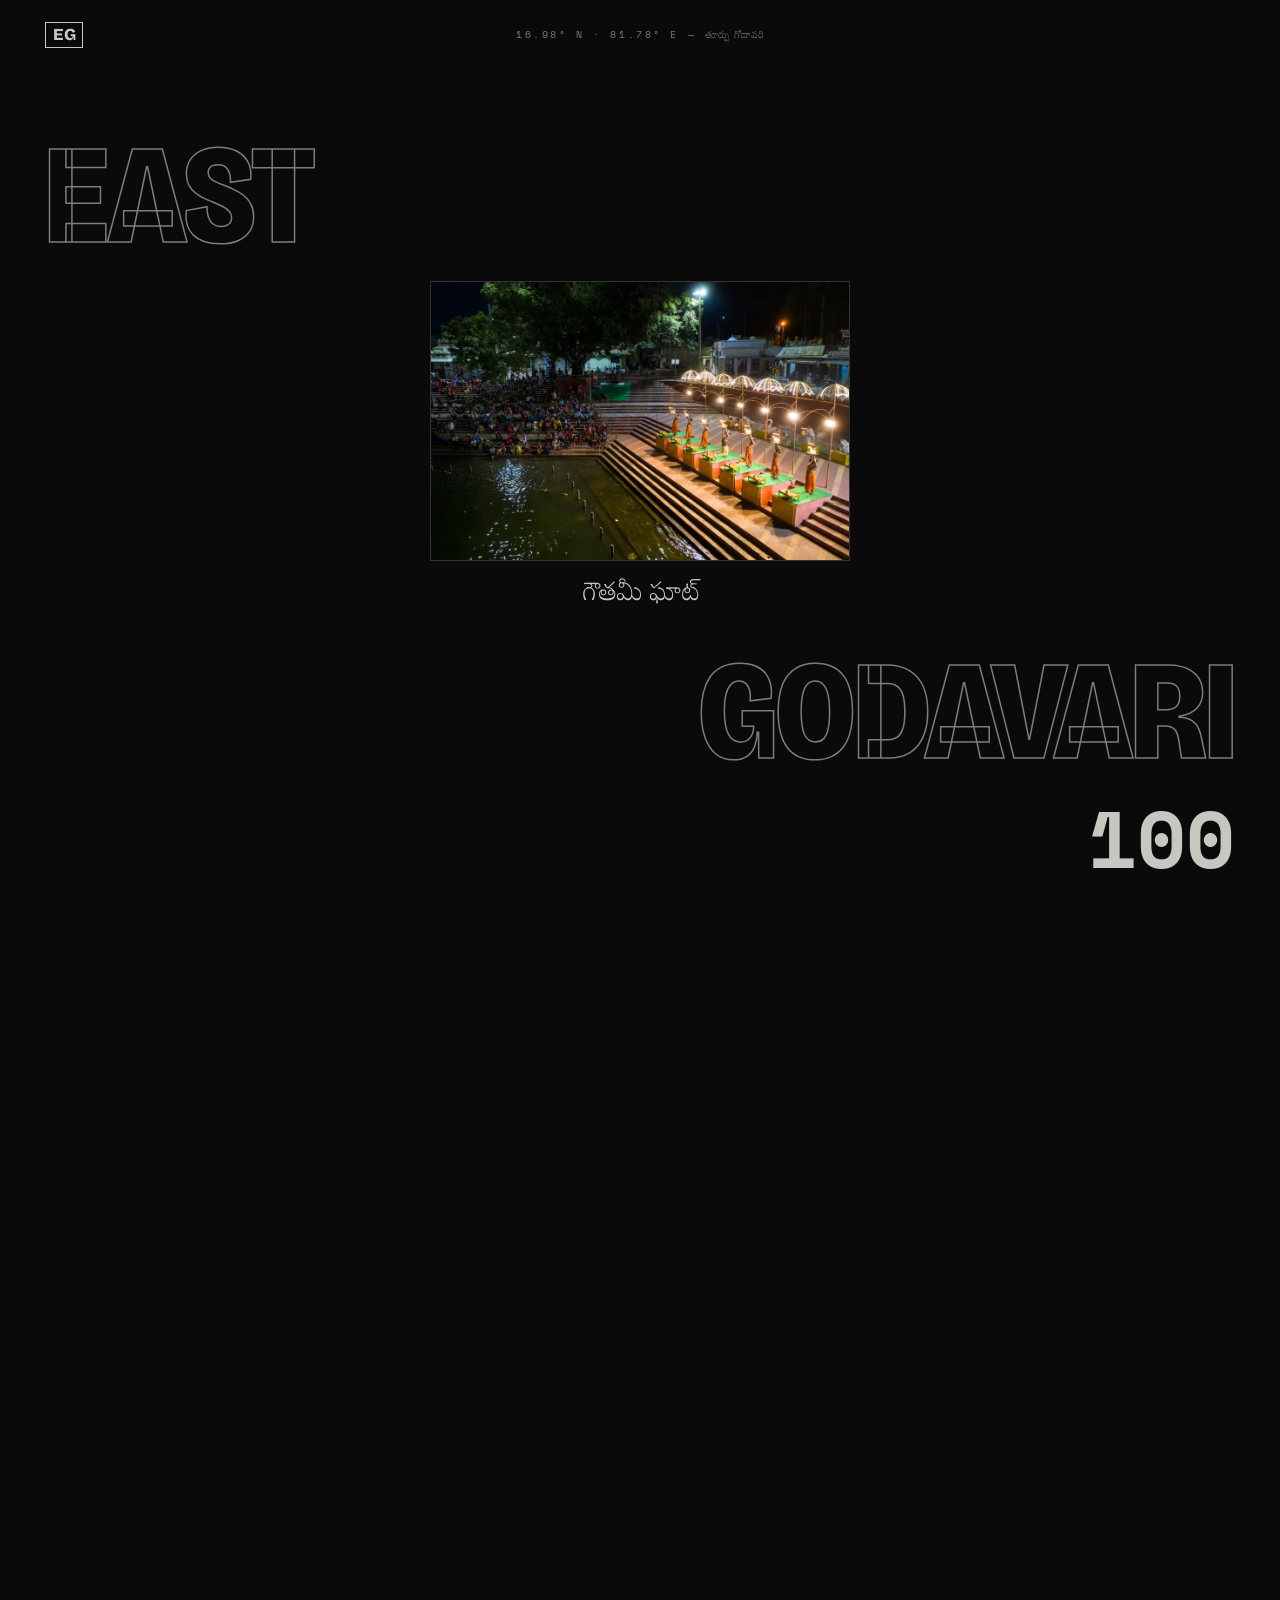
==== commit ab3e29d6: "tap-anywhere sound invitation" ====
--- a/index.html
+++ b/index.html
@@ -17,8 +17,8 @@
   <link rel="preconnect" href="https://fonts.gstatic.com" crossorigin />
   <link href="https://fonts.googleapis.com/css2?family=Bricolage+Grotesque:opsz,wght@12..96,300..800&family=Cormorant+Garamond:ital,wght@1,400;1,500&family=Archivo:wght@300;400;500&family=Space+Mono:wght@400;700&family=Noto+Serif+Telugu:wght@400;600&display=swap" rel="stylesheet" /> 
-  <script type="module" crossorigin src="./assets/index-DwXDSFd8.js"></script>
-  <link rel="stylesheet" crossorigin href="./assets/index-t_3oStJh.css">
+  <script type="module" crossorigin src="./assets/index-CCfM2ylD.js"></script>
+  <link rel="stylesheet" crossorigin href="./assets/index-D1hqd3Gf.css">
 </head>
 <body>
 
@@ -50,6 +50,10 @@
   </header>
 
   <nav class="dex" id="dex" aria-label="Places"></nav>
+
+  <button class="soundhint" id="soundHint" hidden>
+    <span class="soundhint__dot"></span>tap anywhere &mdash; sound on
+  </button>
 
   <main id="top">
 
--- a/assets/index-D1hqd3Gf.css
+++ b/assets/index-D1hqd3Gf.css
@@ -0,0 +1 @@
+:root{--ink: #f2f0ea;--ink-dim: rgba(242, 240, 234, .78);--night: #0a0a0a;--accent: #ffb03a;--font-display: "Bricolage Grotesque", system-ui, sans-serif;--font-serif: "Cormorant Garamond", serif;--font-body: "Archivo", system-ui, sans-serif;--font-mono: "Space Mono", monospace;--font-telugu: "Noto Serif Telugu", serif;--pad: clamp(1.2rem, 3.5vw, 3rem)}*{margin:0;padding:0;box-sizing:border-box}body{font-family:var(--font-body);font-weight:300;background:var(--night);color:var(--ink);overflow-x:hidden;-webkit-font-smoothing:antialiased}::selection{background:#ffb03a66}a:focus-visible,button:focus-visible{outline:2px solid var(--accent);outline-offset:4px}.sr-only{position:absolute;width:1px;height:1px;margin:-1px;padding:0;overflow:hidden;clip:rect(0 0 0 0);white-space:nowrap;border:0}.eyebrow{font-family:var(--font-mono);font-size:.64rem;letter-spacing:.3em;text-transform:uppercase;color:var(--ink-dim)}.loader{position:fixed;top:0;right:0;bottom:0;left:0;z-index:100;background:var(--night);display:grid;place-items:center}.loader__stack{display:flex;flex-direction:column;align-items:center;gap:1.1rem}.loader__coords{position:absolute;top:1.7rem;left:50%;transform:translate(-50%);font-family:var(--font-mono);font-size:.62rem;letter-spacing:.26em;color:var(--dim, rgba(242, 240, 234, .6));white-space:nowrap}.loader__coords [lang=te]{font-family:var(--font-telugu);letter-spacing:.06em}.loader__ghost{position:absolute;font-family:var(--font-display);font-weight:800;font-stretch:90%;font-size:clamp(3.4rem,11vw,9.5rem);line-height:1;letter-spacing:-.015em;color:transparent;-webkit-text-stroke:1.5px rgba(242,240,234,.5);pointer-events:none}.loader__ghost--a{top:14%;left:var(--pad)}.loader__ghost--b{bottom:13%;right:var(--pad)}.loader__frame{width:min(64vw,420px);aspect-ratio:3 / 2;position:relative;overflow:hidden;border:1px solid rgba(242,240,234,.18);will-change:transform}.loader__frame img{position:absolute;top:0;right:0;bottom:0;left:0;width:100%;height:100%;object-fit:cover}.loader__place{font-family:var(--font-telugu);font-size:clamp(1.1rem,2.6vw,1.6rem);color:var(--ink);min-height:1.6em}.loader__pct{position:absolute;right:var(--pad);bottom:1.4rem;font-family:var(--font-mono);font-size:clamp(2.6rem,7vw,5rem);font-weight:700;color:var(--ink);font-variant-numeric:tabular-nums;line-height:1}.nav{position:fixed;inset:0 0 auto 0;z-index:40;display:flex;justify-content:space-between;align-items:center;padding:1.15rem var(--pad);pointer-events:none;opacity:0;visibility:hidden}.nav:before{content:"";position:absolute;inset:0 0 auto 0;height:6rem;background:linear-gradient(rgba(10,10,10,.6),transparent);pointer-events:none;z-index:-1}.nav a,.nav button{pointer-events:auto}.nav__mark{display:flex;align-items:center;gap:.7rem;text-decoration:none;color:inherit}.nav__eg{font-family:var(--font-display);font-weight:800;font-size:1.05rem;letter-spacing:.02em;border:1.5px solid currentColor;padding:.2rem .42rem;line-height:1}.nav__name{font-family:var(--font-mono);font-size:.62rem;letter-spacing:.28em;text-transform:uppercase;color:var(--ink-dim)}.nav__right{display:flex;align-items:center;gap:1.6rem}.nav__cta{font-family:var(--font-mono);font-size:.66rem;letter-spacing:.22em;text-transform:uppercase;color:inherit;text-decoration:none;border-bottom:1px solid rgba(242,240,234,.45);padding-bottom:3px;white-space:nowrap;flex-shrink:0;transition:color .3s,border-color .3s}.nav__cta:hover{color:var(--accent);border-color:var(--accent)}.sound{display:flex;align-items:center;gap:.55rem;background:none;border:none;cursor:pointer;color:inherit}.sound__bars{display:flex;align-items:flex-end;gap:2.5px;height:13px}.sound__bars i{width:2.5px;background:var(--ink-dim);height:30%;transition:background .3s}.sound__bars i:nth-child(2){height:65%}.sound__bars i:nth-child(3){height:100%}.sound__bars i:nth-child(4){height:50%}.sound[aria-pressed=true] .sound__bars i{background:var(--accent);animation:eq .9s ease-in-out infinite}.sound[aria-pressed=true] .sound__bars i:nth-child(2){animation-delay:.15s}.sound[aria-pressed=true] .sound__bars i:nth-child(3){animation-delay:.3s}.sound[aria-pressed=true] .sound__bars i:nth-child(4){animation-delay:.45s}@keyframes eq{0%,to{transform:scaleY(.5)}50%{transform:scaleY(1.15)}}.sound__label{font-family:var(--font-mono);font-size:.62rem;letter-spacing:.26em;text-transform:uppercase;color:var(--ink-dim)}@media(max-width:640px){.nav__name,.sound__label{display:none}.nav__right{gap:1rem}}.dex{position:fixed;right:var(--pad);top:50%;transform:translateY(-50%);z-index:30;display:flex;flex-direction:column;gap:.55rem;opacity:0;visibility:hidden}.dex__item{display:flex;align-items:center;gap:.55rem;background:none;border:none;cursor:pointer;color:var(--ink);text-align:right;justify-content:flex-end;padding:.1rem 0}.dex__label{font-family:var(--font-mono);font-size:.58rem;letter-spacing:.18em;text-transform:uppercase;color:var(--ink-dim);opacity:0;transform:translate(6px);transition:opacity .25s,transform .25s}.dex__item:hover .dex__label,.dex__item.is-on .dex__label{opacity:1;transform:none}.dex__dot{width:2.2rem;height:2px;background:#f2f0ea66;transform:scaleX(.64);transform-origin:right center;transition:background .3s,transform .3s}.dex__item.is-on .dex__dot{background:var(--accent);transform:scaleX(1)}@media(max-width:900px){.dex{display:none}}.deck{position:relative;height:100svh;overflow:hidden}.deck__frame{position:absolute;top:0;right:0;bottom:0;left:0}.place{position:absolute;top:0;right:0;bottom:0;left:0;visibility:hidden;clip-path:inset(100% 0 0 0)}.place.is-first{visibility:visible;clip-path:inset(0 0 0 0)}.place__media,.place__media img,.place__media video{position:absolute;top:0;right:0;bottom:0;left:0;width:100%;height:100%;object-fit:cover}.place__media{will-change:transform;overflow:hidden}.place__media img,.place__media video{transform:scale(1.12);will-change:transform}.place__film{opacity:0;transition:opacity 1.2s ease}.place__film.is-playing{opacity:1}.place__shade{position:absolute;top:0;right:0;bottom:0;left:0;background:linear-gradient(180deg,#0a0a0a59,#0a0a0a00 30%),linear-gradient(0deg,#0a0a0ab8,#0a0a0a00 46%)}.place__content{position:absolute;inset:auto 0 0 0;padding:0 var(--pad) clamp(1.6rem,4.5vh,3.2rem);display:flex;align-items:flex-end;justify-content:space-between;gap:2rem}.place__telugu{position:absolute;left:var(--pad);bottom:calc(100% + .2rem);font-family:var(--font-telugu);font-size:clamp(1rem,2vw,1.5rem);color:var(--accent);text-shadow:0 1px 14px rgba(10,10,10,.7)}.place__name{position:relative;font-family:var(--font-display);font-weight:800;font-stretch:90%;font-size:clamp(3.6rem,11.5vw,10.5rem);line-height:.88;letter-spacing:-.01em;text-transform:uppercase;text-shadow:0 6px 60px rgba(10,10,10,.55)}.place__name .char{display:inline-block}.place__meta{max-width:21rem;padding-bottom:.5rem;text-align:right}.place__tag{font-family:var(--font-mono);font-size:.62rem;letter-spacing:.24em;text-transform:uppercase;color:var(--accent);margin-bottom:.7rem}.place__line{font-family:var(--font-serif);font-style:italic;font-size:clamp(1.05rem,1.7vw,1.35rem);line-height:1.5;color:var(--ink);text-shadow:0 1px 18px rgba(10,10,10,.8)}@media(max-width:760px){.place__content{flex-direction:column;align-items:flex-start;gap:1rem}.place__meta{text-align:left;max-width:26rem;padding-bottom:0}.place__name{font-size:clamp(3.2rem,16vw,6rem)}}.place__content--cover{top:0;right:0;bottom:0;left:0;flex-direction:column;align-items:stretch;justify-content:flex-end;text-align:left;gap:0;padding-bottom:clamp(5.4rem,11vh,8rem)}.cover__title{font-family:var(--font-display);font-weight:800;font-stretch:90%;line-height:.86;letter-spacing:-.015em}.cover__title .line{display:block;overflow:hidden}.cover__title.is-open .line{overflow:visible}.cover__title .char{text-shadow:0 3px 26px rgba(10,10,10,.55)}.line--kick{display:flex;align-items:baseline;gap:1.1rem;margin-bottom:.4rem}.cover__east{font-size:clamp(1.9rem,6vw,5rem);letter-spacing:.02em}.cover__telugu{font-family:var(--font-telugu);font-weight:400;font-size:clamp(.95rem,2.1vw,1.5rem);color:var(--accent);letter-spacing:.02em;text-shadow:0 1px 14px rgba(10,10,10,.7)}.line--big{font-size:clamp(4.2rem,17.8vw,16.5rem);margin-left:-.045em}.cover__sub{position:absolute;right:var(--pad);bottom:calc(clamp(5.4rem,11vh,8rem) + .95*clamp(4.2rem,17.8vw,16.5rem));text-align:right}@media(max-width:760px){.cover__sub{position:static;text-align:left;margin-top:1.1rem}.place__content--cover{padding-bottom:clamp(6.2rem,12vh,8rem)}}.cover__title .char{display:inline-block}.cover__sub{font-family:var(--font-serif);font-style:italic;font-size:clamp(1.1rem,2vw,1.5rem);line-height:1.5;color:var(--ink);text-shadow:0 1px 18px rgba(10,10,10,.8)}.cover__cue{position:absolute;left:50%;transform:translate(-50%);bottom:clamp(1.3rem,3.4vh,2.4rem);font-family:var(--font-mono);font-size:.62rem;letter-spacing:.34em;text-transform:uppercase;color:var(--ink-dim);display:flex;flex-direction:column;align-items:center;gap:.6rem}.cover__tick{width:1px;height:2.4rem;background:linear-gradient(var(--ink),transparent);display:block}@media(prefers-reduced-motion:no-preference){.cover__tick{animation:tick 1.8s ease-in-out infinite;transform-origin:top}}@keyframes tick{0%{transform:scaleY(0)}45%{transform:scaleY(1)}to{transform:scaleY(1);opacity:0}}.deck__count{position:absolute;right:var(--pad);top:5.2rem;z-index:5;font-family:var(--font-mono);display:flex;align-items:baseline;gap:.4rem;text-shadow:0 1px 12px rgba(10,10,10,.7)}.deck__now{font-size:clamp(1.5rem,3vw,2.2rem);font-weight:700;color:var(--ink)}.deck__of{font-size:.72rem;letter-spacing:.2em;color:var(--ink-dim)}.folk{position:relative;background:var(--night);padding:clamp(5rem,12vh,9rem) 0 clamp(4rem,9vh,7rem)}.folk__head{padding:0 var(--pad);margin-bottom:clamp(2.5rem,6vh,4.5rem);max-width:60rem}.folk__title{font-family:var(--font-display);font-weight:700;font-size:clamp(2rem,5.5vw,4.2rem);line-height:1.02;margin-top:.8rem;text-transform:uppercase;font-stretch:92%}.folk__telugu{display:block;font-family:var(--font-telugu);font-size:clamp(.95rem,1.8vw,1.3rem);font-weight:400;text-transform:none;color:var(--accent);margin-top:.7rem}.folk__strip{overflow:hidden}.folk__track{display:flex;align-items:stretch;gap:clamp(1rem,2.5vw,2rem);padding:0 var(--pad);width:max-content}.card{flex:0 0 auto;width:min(44vw,34rem)}.card--wide{width:min(58vw,46rem)}.card--tall,.card--video{width:min(24vw,19rem)}.card__m{display:block;overflow:hidden}.card img,.card video{width:100%;height:min(52vh,30rem);object-fit:cover;display:block;transition:transform .9s cubic-bezier(.22,1,.36,1)}@media(hover:hover){.card:hover img,.card:hover video{transform:scale(1.045)}}.card figcaption{font-family:var(--font-mono);font-size:.64rem;letter-spacing:.06em;color:var(--ink-dim);padding-top:.7rem}@media(max-width:760px){.folk__track{flex-direction:column;width:auto}.card,.card--wide,.card--tall,.card--video{width:100%}.card img,.card video{height:auto;max-height:70vh}}.visit{position:relative;background:var(--night);padding:clamp(4rem,10vh,8rem) var(--pad) 3rem;border-top:1px solid rgba(242,240,234,.12)}.visit__head{margin-bottom:clamp(2.5rem,5vh,4rem)}.visit__title{font-family:var(--font-display);font-weight:700;font-stretch:92%;text-transform:uppercase;font-size:clamp(1.9rem,5vw,3.8rem);line-height:1.04;margin-top:.8rem}.visit__grid{display:grid;grid-template-columns:repeat(auto-fit,minmax(15rem,1fr));gap:clamp(1.6rem,3vw,3rem);max-width:70rem}.visit__card h4{font-family:var(--font-mono);font-size:.68rem;letter-spacing:.24em;text-transform:uppercase;color:var(--accent);margin-bottom:.8rem}.visit__card p{font-size:.95rem;line-height:1.75;color:var(--ink-dim)}.footer{text-align:center;margin-top:clamp(4rem,10vh,7rem)}.footer__mark{font-family:var(--font-telugu);font-size:clamp(2.4rem,6vw,4.2rem);color:#f2f0ea4d}.footer__credit{margin-top:1rem;font-family:var(--font-mono);font-size:.64rem;letter-spacing:.06em;line-height:2;color:var(--ink-dim)}.footer__name{color:var(--accent)}@media(prefers-reduced-motion:reduce){.deck{height:auto;overflow:visible}.deck__frame{position:static}.place{position:relative;height:100svh;visibility:visible;clip-path:none}.place__media img,.place__media video{transform:none}.deck__count{display:none}}.place--right .place__content{flex-direction:row-reverse}.place--right .place__meta{text-align:left}.place--right .place__telugu{left:auto;right:var(--pad)}.place--center .place__content{flex-direction:column;align-items:center;justify-content:flex-end;gap:1.2rem}.place--center .place__name{text-align:center}.place--center .place__meta{text-align:center;max-width:26rem}.place--center .place__telugu{left:50%;transform:translate(-50%)}.place__mark{position:absolute;top:8vh;right:4vw;font-family:var(--font-telugu);font-size:clamp(9rem,26vw,24rem);line-height:1;color:transparent;-webkit-text-stroke:1.5px rgba(242,240,234,.22);pointer-events:none;z-index:1}.place--right .place__mark{right:auto;left:4vw}.place__chips{display:flex;flex-wrap:wrap;gap:.45rem;justify-content:flex-end;margin-bottom:.85rem}.place--right .place__chips{justify-content:flex-start}.place--center .place__chips{justify-content:center}.place__chips span{font-family:var(--font-mono);font-size:.56rem;letter-spacing:.16em;padding:.34rem .6rem;border:1px solid rgba(242,240,234,.35);border-radius:99px;color:var(--ink);background:#0a0a0a40;-webkit-backdrop-filter:blur(4px);backdrop-filter:blur(4px)}.place--depth .place__name--behind{position:absolute;left:50%;top:42%;transform:translate(-50%,-50%);z-index:2;text-align:center;font-size:clamp(4rem,14.5vw,13rem);width:100%}.place__cut{position:absolute;top:0;right:0;bottom:0;left:0;width:100%;height:100%;object-fit:cover;z-index:3;pointer-events:none}.place__cut:not([src]){display:none}.place--depth .place__shade--soft{z-index:4;background:linear-gradient(0deg,#0a0a0aa8,#0a0a0a00 34%)}.place--depth .place__content{z-index:5}.place--depth .place__mark{z-index:1}.tape{position:relative;background:var(--night);padding:clamp(3rem,8vh,6rem) 0 0;overflow:hidden}.tape__row{display:flex;white-space:nowrap;border-top:1px solid rgba(242,240,234,.12);padding:1.1rem 0}.tape__row+.tape__row{border-bottom:1px solid rgba(242,240,234,.12)}.tape__track{display:flex;align-items:baseline;gap:2.2rem;padding-right:2.2rem;font-family:var(--font-display);font-weight:700;font-stretch:92%;font-size:clamp(2.2rem,6vw,4.6rem);text-transform:uppercase;animation:tape 26s linear infinite;flex-shrink:0}.tape__track [lang=te]{font-family:var(--font-telugu);font-weight:600}.tape__track i{font-style:normal;color:var(--accent)}.tape__row--rev .tape__track{animation-direction:reverse;font-size:clamp(1.1rem,2.6vw,2rem);font-weight:500;color:var(--ink-dim);animation-duration:34s}@keyframes tape{to{transform:translate(-100%)}}@media(prefers-reduced-motion:reduce){.tape__track{animation:none}}.folk__head{display:flex;align-items:flex-end;justify-content:space-between;gap:2rem;position:relative}.folk__cut{height:clamp(14rem,34vh,24rem);width:auto;margin-right:clamp(1rem,6vw,6rem);filter:drop-shadow(0 18px 40px rgba(0,0,0,.55));position:relative}.folk__head:after{content:"";position:absolute;right:clamp(2rem,9vw,9rem);bottom:-1.2rem;width:clamp(10rem,24vh,17rem);height:2.2rem;background:radial-gradient(ellipse closest-side,rgba(255,176,58,.14),transparent 75%);filter:blur(6px);pointer-events:none}.folk__cut:not([src]){display:none}@media(max-width:760px){.folk__cut{display:none}}.deck__roll{display:inline-block;overflow:hidden;line-height:1}.deck__roll .deck__now{display:inline-block}.atlas{position:relative;background:var(--night);padding:clamp(4rem,10vh,8rem) var(--pad) clamp(3rem,7vh,5rem)}.atlas__head{max-width:60rem;margin-bottom:clamp(2rem,5vh,3.5rem)}.atlas__title{font-family:var(--font-display);font-weight:700;font-stretch:92%;text-transform:uppercase;font-size:clamp(1.9rem,5vw,4rem);line-height:1.04;margin-top:.8rem}.atlas__telugu{display:block;font-family:var(--font-telugu);font-weight:400;text-transform:none;font-size:clamp(.95rem,1.8vw,1.3rem);color:var(--accent);margin-top:.7rem}.atlas__wrap{max-width:68rem;margin:0 auto;position:relative}.atlas__svg{width:100%;height:auto;display:block}.atlas__river{stroke:#8cbedcd9;stroke-width:2.4;stroke-linecap:round;fill:none}.atlas__river--arm{stroke-width:1.6;stroke:#8cbedc8c}.atlas__coast{fill:#8cbedc12}.atlas__sea{font-family:var(--font-mono);font-size:11px;letter-spacing:.34em;fill:#8cbedc80}.atlas__spot{cursor:pointer}.atlas__dot{fill:var(--accent)}.atlas__pulse{fill:none;stroke:#ffb03a80;stroke-width:1;transform-origin:center;transform-box:fill-box}@media(prefers-reduced-motion:no-preference){.atlas__pulse{animation:pulse 2.6s ease-out infinite}}@keyframes pulse{0%{transform:scale(.35);opacity:1}70%,to{transform:scale(1.25);opacity:0}}.atlas__num{font-family:var(--font-mono);font-size:10px;letter-spacing:.12em;fill:#f2f0ea8c}.atlas__label{font-family:var(--font-mono);font-size:12.5px;letter-spacing:.16em;fill:var(--ink);transition:fill .25s}.atlas__spot:hover .atlas__label{fill:var(--accent)}.atlas__spot:hover .atlas__dot{r:5.5}.atlas__hint{text-align:center;margin-top:1.4rem;font-family:var(--font-mono);font-size:.6rem;letter-spacing:.3em;text-transform:uppercase;color:var(--ink-dim)}@media(max-width:700px){.atlas__label{font-size:17px}.atlas__num{font-size:13px}}.loader__eg{position:absolute;top:1.4rem;left:var(--pad);font-family:var(--font-display);font-weight:800;font-size:1.05rem;border:1.5px solid var(--ink);padding:.2rem .42rem;line-height:1}.deck__bar{position:absolute;left:0;bottom:0;height:2px;width:100%;background:var(--accent);transform:scaleX(0);transform-origin:left center;z-index:6;display:none}@media(max-width:900px){.deck__bar{display:block}}.days{display:grid;grid-template-columns:repeat(auto-fit,minmax(16rem,1fr));gap:clamp(1.4rem,3vw,2.6rem);max-width:70rem;margin-bottom:clamp(3rem,7vh,5rem)}.day__n{font-family:var(--font-mono);font-size:.66rem;letter-spacing:.3em;color:var(--accent);margin-bottom:.8rem}.day__thumb{overflow:hidden;margin-bottom:1rem}.day__thumb img{width:100%;height:9.5rem;object-fit:cover;display:block;transition:transform .9s cubic-bezier(.22,1,.36,1)}@media(hover:hover){.day:hover .day__thumb img{transform:scale(1.05)}}.day__plan{display:flex;flex-direction:column;gap:.55rem}.day__row{display:grid;grid-template-columns:5.4rem 1fr;gap:.6rem;align-items:baseline;font-size:.92rem;line-height:1.55;color:var(--ink-dim)}.day__row em{font-style:normal;font-family:var(--font-mono);font-size:.6rem;letter-spacing:.14em;color:var(--ink)}.footer__mark{font-size:clamp(4rem,13vw,10rem);color:transparent;-webkit-text-stroke:1.5px rgba(242,240,234,.4);transition:color .6s,-webkit-text-stroke-color .6s;cursor:default}.footer__mark:hover{color:var(--accent);-webkit-text-stroke-color:var(--accent)}.footer__tag{font-family:var(--font-serif);font-style:italic;font-size:clamp(1rem,1.8vw,1.3rem);color:var(--ink-dim);margin-top:.6rem}.footer__eg{display:inline-block;margin-bottom:.9rem}.atlas__numt{fill:#ffb03ae6;letter-spacing:.1em}@media(max-width:760px){.loader__coords{font-size:.54rem;letter-spacing:.14em;max-width:92vw;white-space:normal;text-align:center;line-height:1.7}.loader__ghost{font-size:clamp(2.6rem,13vw,4.4rem);-webkit-text-stroke-width:1.2px}.loader__ghost--a{top:11%;left:50%;transform:translate(-50%)}.loader__ghost--b{bottom:12%;right:auto;left:50%;transform:translate(-50%)}.loader__frame{width:76vw}}.atlas__legend{display:none}@media(max-width:700px){.atlas__label{display:none}.atlas__legend{display:grid;grid-template-columns:1fr 1fr;gap:.35rem 1.2rem;list-style:none;padding:1.2rem 0 0;margin:0 auto;max-width:24rem}.atlas__legend button{background:none;border:none;cursor:pointer;font-family:var(--font-mono);font-size:.72rem;letter-spacing:.1em;color:var(--ink);padding:.28rem 0;display:flex;gap:.5rem;align-items:baseline;text-transform:uppercase}.atlas__legend b{color:var(--accent);font-weight:400}.folk__head:after{display:none}}.soundhint{position:fixed;left:50%;bottom:clamp(4.2rem,9vh,6rem);transform:translate(-50%);z-index:45;display:flex;align-items:center;gap:.55rem;background:#0a0a0a8c;border:1px solid rgba(255,176,58,.55);border-radius:99px;color:var(--ink);font-family:var(--font-mono);font-size:.62rem;letter-spacing:.22em;text-transform:uppercase;padding:.62rem 1.05rem;cursor:pointer;-webkit-backdrop-filter:blur(6px);backdrop-filter:blur(6px);opacity:0;visibility:hidden}.soundhint__dot{width:7px;height:7px;border-radius:50%;background:var(--accent)}@media(prefers-reduced-motion:no-preference){.soundhint__dot{animation:hintpulse 1.6s ease-in-out infinite}}@keyframes hintpulse{0%,to{transform:scale(.7);opacity:.6}50%{transform:scale(1.15);opacity:1}}
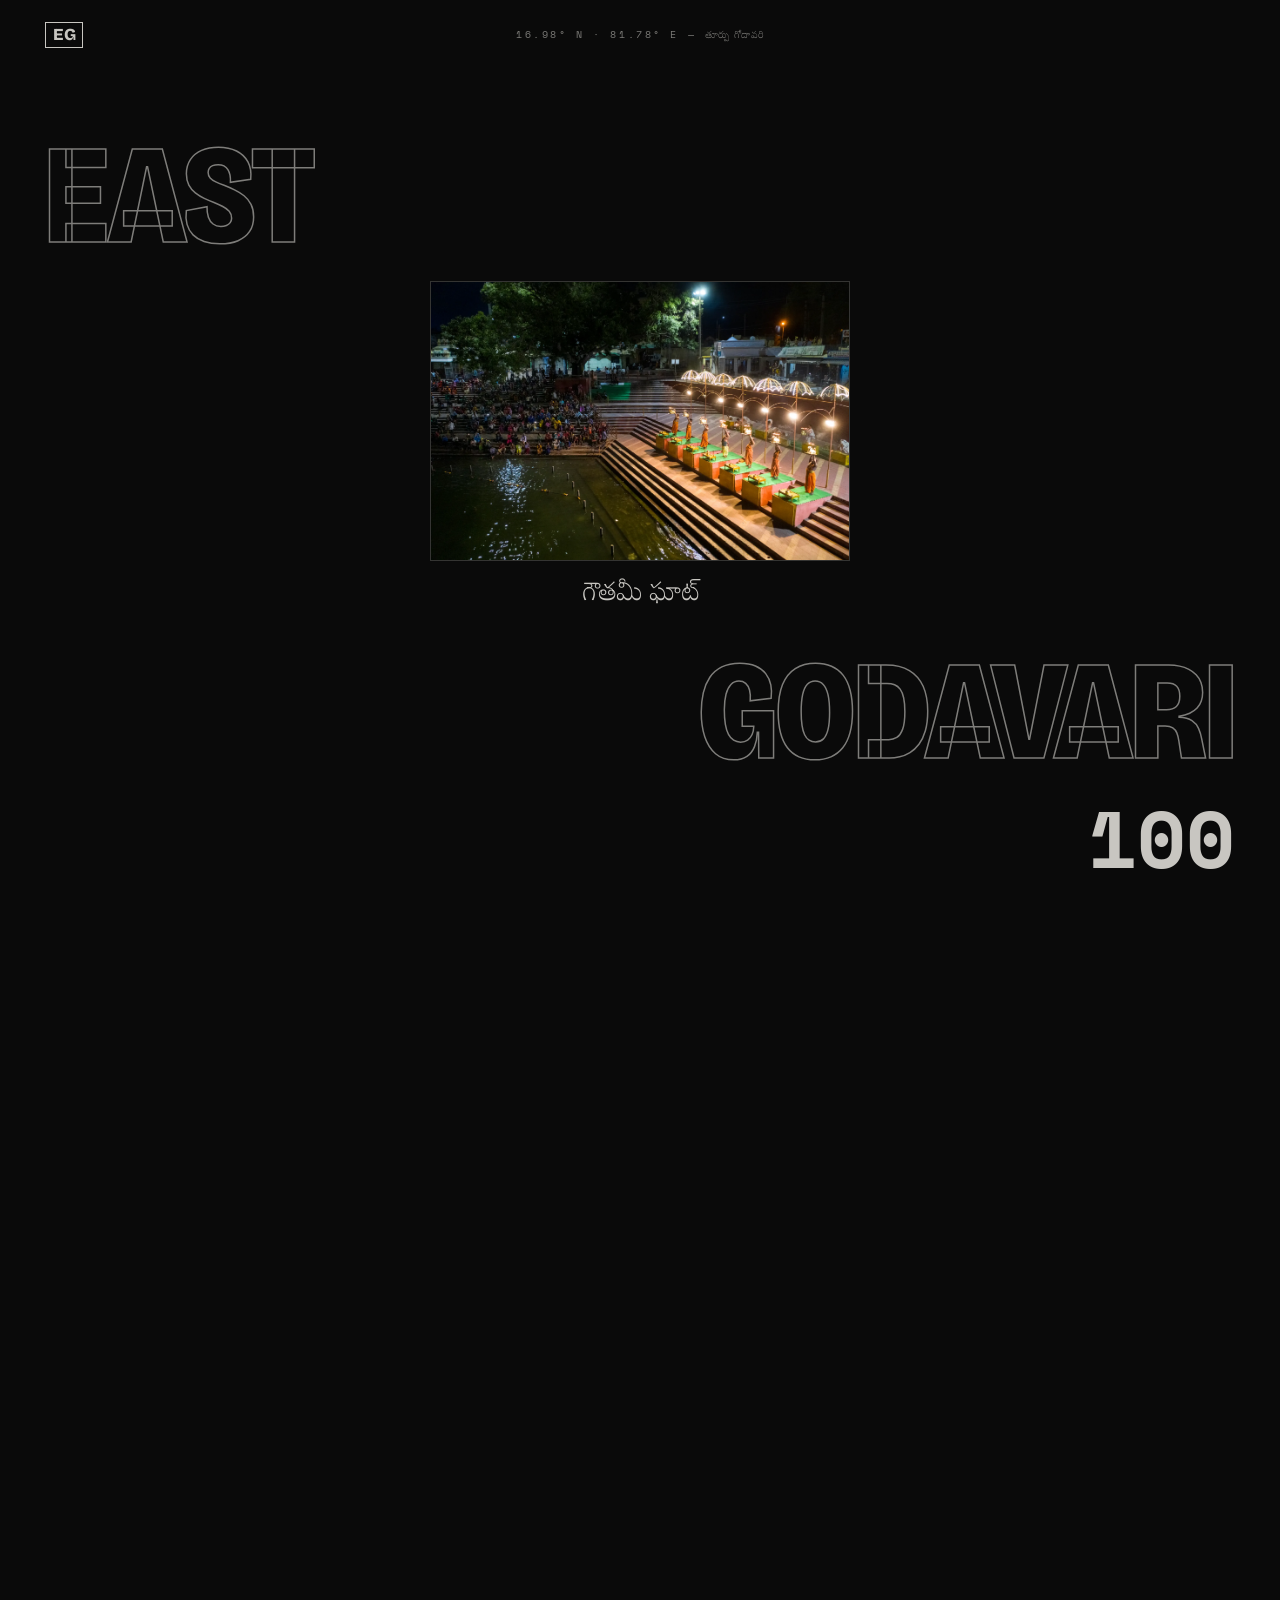
==== commit 0c747595: "sound pill in cue slot" ====
--- a/index.html
+++ b/index.html
@@ -17,8 +17,8 @@
   <link rel="preconnect" href="https://fonts.gstatic.com" crossorigin />
   <link href="https://fonts.googleapis.com/css2?family=Bricolage+Grotesque:opsz,wght@12..96,300..800&family=Cormorant+Garamond:ital,wght@1,400;1,500&family=Archivo:wght@300;400;500&family=Space+Mono:wght@400;700&family=Noto+Serif+Telugu:wght@400;600&display=swap" rel="stylesheet" /> 
-  <script type="module" crossorigin src="./assets/index-CCfM2ylD.js"></script>
-  <link rel="stylesheet" crossorigin href="./assets/index-D1hqd3Gf.css">
+  <script type="module" crossorigin src="./assets/index-BEDG2W20.js"></script>
+  <link rel="stylesheet" crossorigin href="./assets/index-cRgxhP0j.css">
 </head>
 <body>
 
--- a/assets/index-cRgxhP0j.css
+++ b/assets/index-cRgxhP0j.css
@@ -0,0 +1 @@
+:root{--ink: #f2f0ea;--ink-dim: rgba(242, 240, 234, .78);--night: #0a0a0a;--accent: #ffb03a;--font-display: "Bricolage Grotesque", system-ui, sans-serif;--font-serif: "Cormorant Garamond", serif;--font-body: "Archivo", system-ui, sans-serif;--font-mono: "Space Mono", monospace;--font-telugu: "Noto Serif Telugu", serif;--pad: clamp(1.2rem, 3.5vw, 3rem)}*{margin:0;padding:0;box-sizing:border-box}body{font-family:var(--font-body);font-weight:300;background:var(--night);color:var(--ink);overflow-x:hidden;-webkit-font-smoothing:antialiased}::selection{background:#ffb03a66}a:focus-visible,button:focus-visible{outline:2px solid var(--accent);outline-offset:4px}.sr-only{position:absolute;width:1px;height:1px;margin:-1px;padding:0;overflow:hidden;clip:rect(0 0 0 0);white-space:nowrap;border:0}.eyebrow{font-family:var(--font-mono);font-size:.64rem;letter-spacing:.3em;text-transform:uppercase;color:var(--ink-dim)}.loader{position:fixed;top:0;right:0;bottom:0;left:0;z-index:100;background:var(--night);display:grid;place-items:center}.loader__stack{display:flex;flex-direction:column;align-items:center;gap:1.1rem}.loader__coords{position:absolute;top:1.7rem;left:50%;transform:translate(-50%);font-family:var(--font-mono);font-size:.62rem;letter-spacing:.26em;color:var(--dim, rgba(242, 240, 234, .6));white-space:nowrap}.loader__coords [lang=te]{font-family:var(--font-telugu);letter-spacing:.06em}.loader__ghost{position:absolute;font-family:var(--font-display);font-weight:800;font-stretch:90%;font-size:clamp(3.4rem,11vw,9.5rem);line-height:1;letter-spacing:-.015em;color:transparent;-webkit-text-stroke:1.5px rgba(242,240,234,.5);pointer-events:none}.loader__ghost--a{top:14%;left:var(--pad)}.loader__ghost--b{bottom:13%;right:var(--pad)}.loader__frame{width:min(64vw,420px);aspect-ratio:3 / 2;position:relative;overflow:hidden;border:1px solid rgba(242,240,234,.18);will-change:transform}.loader__frame img{position:absolute;top:0;right:0;bottom:0;left:0;width:100%;height:100%;object-fit:cover}.loader__place{font-family:var(--font-telugu);font-size:clamp(1.1rem,2.6vw,1.6rem);color:var(--ink);min-height:1.6em}.loader__pct{position:absolute;right:var(--pad);bottom:1.4rem;font-family:var(--font-mono);font-size:clamp(2.6rem,7vw,5rem);font-weight:700;color:var(--ink);font-variant-numeric:tabular-nums;line-height:1}.nav{position:fixed;inset:0 0 auto 0;z-index:40;display:flex;justify-content:space-between;align-items:center;padding:1.15rem var(--pad);pointer-events:none;opacity:0;visibility:hidden}.nav:before{content:"";position:absolute;inset:0 0 auto 0;height:6rem;background:linear-gradient(rgba(10,10,10,.6),transparent);pointer-events:none;z-index:-1}.nav a,.nav button{pointer-events:auto}.nav__mark{display:flex;align-items:center;gap:.7rem;text-decoration:none;color:inherit}.nav__eg{font-family:var(--font-display);font-weight:800;font-size:1.05rem;letter-spacing:.02em;border:1.5px solid currentColor;padding:.2rem .42rem;line-height:1}.nav__name{font-family:var(--font-mono);font-size:.62rem;letter-spacing:.28em;text-transform:uppercase;color:var(--ink-dim)}.nav__right{display:flex;align-items:center;gap:1.6rem}.nav__cta{font-family:var(--font-mono);font-size:.66rem;letter-spacing:.22em;text-transform:uppercase;color:inherit;text-decoration:none;border-bottom:1px solid rgba(242,240,234,.45);padding-bottom:3px;white-space:nowrap;flex-shrink:0;transition:color .3s,border-color .3s}.nav__cta:hover{color:var(--accent);border-color:var(--accent)}.sound{display:flex;align-items:center;gap:.55rem;background:none;border:none;cursor:pointer;color:inherit}.sound__bars{display:flex;align-items:flex-end;gap:2.5px;height:13px}.sound__bars i{width:2.5px;background:var(--ink-dim);height:30%;transition:background .3s}.sound__bars i:nth-child(2){height:65%}.sound__bars i:nth-child(3){height:100%}.sound__bars i:nth-child(4){height:50%}.sound[aria-pressed=true] .sound__bars i{background:var(--accent);animation:eq .9s ease-in-out infinite}.sound[aria-pressed=true] .sound__bars i:nth-child(2){animation-delay:.15s}.sound[aria-pressed=true] .sound__bars i:nth-child(3){animation-delay:.3s}.sound[aria-pressed=true] .sound__bars i:nth-child(4){animation-delay:.45s}@keyframes eq{0%,to{transform:scaleY(.5)}50%{transform:scaleY(1.15)}}.sound__label{font-family:var(--font-mono);font-size:.62rem;letter-spacing:.26em;text-transform:uppercase;color:var(--ink-dim)}@media(max-width:640px){.nav__name,.sound__label{display:none}.nav__right{gap:1rem}}.dex{position:fixed;right:var(--pad);top:50%;transform:translateY(-50%);z-index:30;display:flex;flex-direction:column;gap:.55rem;opacity:0;visibility:hidden}.dex__item{display:flex;align-items:center;gap:.55rem;background:none;border:none;cursor:pointer;color:var(--ink);text-align:right;justify-content:flex-end;padding:.1rem 0}.dex__label{font-family:var(--font-mono);font-size:.58rem;letter-spacing:.18em;text-transform:uppercase;color:var(--ink-dim);opacity:0;transform:translate(6px);transition:opacity .25s,transform .25s}.dex__item:hover .dex__label,.dex__item.is-on .dex__label{opacity:1;transform:none}.dex__dot{width:2.2rem;height:2px;background:#f2f0ea66;transform:scaleX(.64);transform-origin:right center;transition:background .3s,transform .3s}.dex__item.is-on .dex__dot{background:var(--accent);transform:scaleX(1)}@media(max-width:900px){.dex{display:none}}.deck{position:relative;height:100svh;overflow:hidden}.deck__frame{position:absolute;top:0;right:0;bottom:0;left:0}.place{position:absolute;top:0;right:0;bottom:0;left:0;visibility:hidden;clip-path:inset(100% 0 0 0)}.place.is-first{visibility:visible;clip-path:inset(0 0 0 0)}.place__media,.place__media img,.place__media video{position:absolute;top:0;right:0;bottom:0;left:0;width:100%;height:100%;object-fit:cover}.place__media{will-change:transform;overflow:hidden}.place__media img,.place__media video{transform:scale(1.12);will-change:transform}.place__film{opacity:0;transition:opacity 1.2s ease}.place__film.is-playing{opacity:1}.place__shade{position:absolute;top:0;right:0;bottom:0;left:0;background:linear-gradient(180deg,#0a0a0a59,#0a0a0a00 30%),linear-gradient(0deg,#0a0a0ab8,#0a0a0a00 46%)}.place__content{position:absolute;inset:auto 0 0 0;padding:0 var(--pad) clamp(1.6rem,4.5vh,3.2rem);display:flex;align-items:flex-end;justify-content:space-between;gap:2rem}.place__telugu{position:absolute;left:var(--pad);bottom:calc(100% + .2rem);font-family:var(--font-telugu);font-size:clamp(1rem,2vw,1.5rem);color:var(--accent);text-shadow:0 1px 14px rgba(10,10,10,.7)}.place__name{position:relative;font-family:var(--font-display);font-weight:800;font-stretch:90%;font-size:clamp(3.6rem,11.5vw,10.5rem);line-height:.88;letter-spacing:-.01em;text-transform:uppercase;text-shadow:0 6px 60px rgba(10,10,10,.55)}.place__name .char{display:inline-block}.place__meta{max-width:21rem;padding-bottom:.5rem;text-align:right}.place__tag{font-family:var(--font-mono);font-size:.62rem;letter-spacing:.24em;text-transform:uppercase;color:var(--accent);margin-bottom:.7rem}.place__line{font-family:var(--font-serif);font-style:italic;font-size:clamp(1.05rem,1.7vw,1.35rem);line-height:1.5;color:var(--ink);text-shadow:0 1px 18px rgba(10,10,10,.8)}@media(max-width:760px){.place__content{flex-direction:column;align-items:flex-start;gap:1rem}.place__meta{text-align:left;max-width:26rem;padding-bottom:0}.place__name{font-size:clamp(3.2rem,16vw,6rem)}}.place__content--cover{top:0;right:0;bottom:0;left:0;flex-direction:column;align-items:stretch;justify-content:flex-end;text-align:left;gap:0;padding-bottom:clamp(5.4rem,11vh,8rem)}.cover__title{font-family:var(--font-display);font-weight:800;font-stretch:90%;line-height:.86;letter-spacing:-.015em}.cover__title .line{display:block;overflow:hidden}.cover__title.is-open .line{overflow:visible}.cover__title .char{text-shadow:0 3px 26px rgba(10,10,10,.55)}.line--kick{display:flex;align-items:baseline;gap:1.1rem;margin-bottom:.4rem}.cover__east{font-size:clamp(1.9rem,6vw,5rem);letter-spacing:.02em}.cover__telugu{font-family:var(--font-telugu);font-weight:400;font-size:clamp(.95rem,2.1vw,1.5rem);color:var(--accent);letter-spacing:.02em;text-shadow:0 1px 14px rgba(10,10,10,.7)}.line--big{font-size:clamp(4.2rem,17.8vw,16.5rem);margin-left:-.045em}.cover__sub{position:absolute;right:var(--pad);bottom:calc(clamp(5.4rem,11vh,8rem) + .95*clamp(4.2rem,17.8vw,16.5rem));text-align:right}@media(max-width:760px){.cover__sub{position:static;text-align:left;margin-top:1.1rem}.place__content--cover{padding-bottom:clamp(6.2rem,12vh,8rem)}}.cover__title .char{display:inline-block}.cover__sub{font-family:var(--font-serif);font-style:italic;font-size:clamp(1.1rem,2vw,1.5rem);line-height:1.5;color:var(--ink);text-shadow:0 1px 18px rgba(10,10,10,.8)}.cover__cue{position:absolute;left:50%;transform:translate(-50%);bottom:clamp(1.3rem,3.4vh,2.4rem);font-family:var(--font-mono);font-size:.62rem;letter-spacing:.34em;text-transform:uppercase;color:var(--ink-dim);display:flex;flex-direction:column;align-items:center;gap:.6rem}.cover__tick{width:1px;height:2.4rem;background:linear-gradient(var(--ink),transparent);display:block}@media(prefers-reduced-motion:no-preference){.cover__tick{animation:tick 1.8s ease-in-out infinite;transform-origin:top}}@keyframes tick{0%{transform:scaleY(0)}45%{transform:scaleY(1)}to{transform:scaleY(1);opacity:0}}.deck__count{position:absolute;right:var(--pad);top:5.2rem;z-index:5;font-family:var(--font-mono);display:flex;align-items:baseline;gap:.4rem;text-shadow:0 1px 12px rgba(10,10,10,.7)}.deck__now{font-size:clamp(1.5rem,3vw,2.2rem);font-weight:700;color:var(--ink)}.deck__of{font-size:.72rem;letter-spacing:.2em;color:var(--ink-dim)}.folk{position:relative;background:var(--night);padding:clamp(5rem,12vh,9rem) 0 clamp(4rem,9vh,7rem)}.folk__head{padding:0 var(--pad);margin-bottom:clamp(2.5rem,6vh,4.5rem);max-width:60rem}.folk__title{font-family:var(--font-display);font-weight:700;font-size:clamp(2rem,5.5vw,4.2rem);line-height:1.02;margin-top:.8rem;text-transform:uppercase;font-stretch:92%}.folk__telugu{display:block;font-family:var(--font-telugu);font-size:clamp(.95rem,1.8vw,1.3rem);font-weight:400;text-transform:none;color:var(--accent);margin-top:.7rem}.folk__strip{overflow:hidden}.folk__track{display:flex;align-items:stretch;gap:clamp(1rem,2.5vw,2rem);padding:0 var(--pad);width:max-content}.card{flex:0 0 auto;width:min(44vw,34rem)}.card--wide{width:min(58vw,46rem)}.card--tall,.card--video{width:min(24vw,19rem)}.card__m{display:block;overflow:hidden}.card img,.card video{width:100%;height:min(52vh,30rem);object-fit:cover;display:block;transition:transform .9s cubic-bezier(.22,1,.36,1)}@media(hover:hover){.card:hover img,.card:hover video{transform:scale(1.045)}}.card figcaption{font-family:var(--font-mono);font-size:.64rem;letter-spacing:.06em;color:var(--ink-dim);padding-top:.7rem}@media(max-width:760px){.folk__track{flex-direction:column;width:auto}.card,.card--wide,.card--tall,.card--video{width:100%}.card img,.card video{height:auto;max-height:70vh}}.visit{position:relative;background:var(--night);padding:clamp(4rem,10vh,8rem) var(--pad) 3rem;border-top:1px solid rgba(242,240,234,.12)}.visit__head{margin-bottom:clamp(2.5rem,5vh,4rem)}.visit__title{font-family:var(--font-display);font-weight:700;font-stretch:92%;text-transform:uppercase;font-size:clamp(1.9rem,5vw,3.8rem);line-height:1.04;margin-top:.8rem}.visit__grid{display:grid;grid-template-columns:repeat(auto-fit,minmax(15rem,1fr));gap:clamp(1.6rem,3vw,3rem);max-width:70rem}.visit__card h4{font-family:var(--font-mono);font-size:.68rem;letter-spacing:.24em;text-transform:uppercase;color:var(--accent);margin-bottom:.8rem}.visit__card p{font-size:.95rem;line-height:1.75;color:var(--ink-dim)}.footer{text-align:center;margin-top:clamp(4rem,10vh,7rem)}.footer__mark{font-family:var(--font-telugu);font-size:clamp(2.4rem,6vw,4.2rem);color:#f2f0ea4d}.footer__credit{margin-top:1rem;font-family:var(--font-mono);font-size:.64rem;letter-spacing:.06em;line-height:2;color:var(--ink-dim)}.footer__name{color:var(--accent)}@media(prefers-reduced-motion:reduce){.deck{height:auto;overflow:visible}.deck__frame{position:static}.place{position:relative;height:100svh;visibility:visible;clip-path:none}.place__media img,.place__media video{transform:none}.deck__count{display:none}}.place--right .place__content{flex-direction:row-reverse}.place--right .place__meta{text-align:left}.place--right .place__telugu{left:auto;right:var(--pad)}.place--center .place__content{flex-direction:column;align-items:center;justify-content:flex-end;gap:1.2rem}.place--center .place__name{text-align:center}.place--center .place__meta{text-align:center;max-width:26rem}.place--center .place__telugu{left:50%;transform:translate(-50%)}.place__mark{position:absolute;top:8vh;right:4vw;font-family:var(--font-telugu);font-size:clamp(9rem,26vw,24rem);line-height:1;color:transparent;-webkit-text-stroke:1.5px rgba(242,240,234,.22);pointer-events:none;z-index:1}.place--right .place__mark{right:auto;left:4vw}.place__chips{display:flex;flex-wrap:wrap;gap:.45rem;justify-content:flex-end;margin-bottom:.85rem}.place--right .place__chips{justify-content:flex-start}.place--center .place__chips{justify-content:center}.place__chips span{font-family:var(--font-mono);font-size:.56rem;letter-spacing:.16em;padding:.34rem .6rem;border:1px solid rgba(242,240,234,.35);border-radius:99px;color:var(--ink);background:#0a0a0a40;-webkit-backdrop-filter:blur(4px);backdrop-filter:blur(4px)}.place--depth .place__name--behind{position:absolute;left:50%;top:42%;transform:translate(-50%,-50%);z-index:2;text-align:center;font-size:clamp(4rem,14.5vw,13rem);width:100%}.place__cut{position:absolute;top:0;right:0;bottom:0;left:0;width:100%;height:100%;object-fit:cover;z-index:3;pointer-events:none}.place__cut:not([src]){display:none}.place--depth .place__shade--soft{z-index:4;background:linear-gradient(0deg,#0a0a0aa8,#0a0a0a00 34%)}.place--depth .place__content{z-index:5}.place--depth .place__mark{z-index:1}.tape{position:relative;background:var(--night);padding:clamp(3rem,8vh,6rem) 0 0;overflow:hidden}.tape__row{display:flex;white-space:nowrap;border-top:1px solid rgba(242,240,234,.12);padding:1.1rem 0}.tape__row+.tape__row{border-bottom:1px solid rgba(242,240,234,.12)}.tape__track{display:flex;align-items:baseline;gap:2.2rem;padding-right:2.2rem;font-family:var(--font-display);font-weight:700;font-stretch:92%;font-size:clamp(2.2rem,6vw,4.6rem);text-transform:uppercase;animation:tape 26s linear infinite;flex-shrink:0}.tape__track [lang=te]{font-family:var(--font-telugu);font-weight:600}.tape__track i{font-style:normal;color:var(--accent)}.tape__row--rev .tape__track{animation-direction:reverse;font-size:clamp(1.1rem,2.6vw,2rem);font-weight:500;color:var(--ink-dim);animation-duration:34s}@keyframes tape{to{transform:translate(-100%)}}@media(prefers-reduced-motion:reduce){.tape__track{animation:none}}.folk__head{display:flex;align-items:flex-end;justify-content:space-between;gap:2rem;position:relative}.folk__cut{height:clamp(14rem,34vh,24rem);width:auto;margin-right:clamp(1rem,6vw,6rem);filter:drop-shadow(0 18px 40px rgba(0,0,0,.55));position:relative}.folk__head:after{content:"";position:absolute;right:clamp(2rem,9vw,9rem);bottom:-1.2rem;width:clamp(10rem,24vh,17rem);height:2.2rem;background:radial-gradient(ellipse closest-side,rgba(255,176,58,.14),transparent 75%);filter:blur(6px);pointer-events:none}.folk__cut:not([src]){display:none}@media(max-width:760px){.folk__cut{display:none}}.deck__roll{display:inline-block;overflow:hidden;line-height:1}.deck__roll .deck__now{display:inline-block}.atlas{position:relative;background:var(--night);padding:clamp(4rem,10vh,8rem) var(--pad) clamp(3rem,7vh,5rem)}.atlas__head{max-width:60rem;margin-bottom:clamp(2rem,5vh,3.5rem)}.atlas__title{font-family:var(--font-display);font-weight:700;font-stretch:92%;text-transform:uppercase;font-size:clamp(1.9rem,5vw,4rem);line-height:1.04;margin-top:.8rem}.atlas__telugu{display:block;font-family:var(--font-telugu);font-weight:400;text-transform:none;font-size:clamp(.95rem,1.8vw,1.3rem);color:var(--accent);margin-top:.7rem}.atlas__wrap{max-width:68rem;margin:0 auto;position:relative}.atlas__svg{width:100%;height:auto;display:block}.atlas__river{stroke:#8cbedcd9;stroke-width:2.4;stroke-linecap:round;fill:none}.atlas__river--arm{stroke-width:1.6;stroke:#8cbedc8c}.atlas__coast{fill:#8cbedc12}.atlas__sea{font-family:var(--font-mono);font-size:11px;letter-spacing:.34em;fill:#8cbedc80}.atlas__spot{cursor:pointer}.atlas__dot{fill:var(--accent)}.atlas__pulse{fill:none;stroke:#ffb03a80;stroke-width:1;transform-origin:center;transform-box:fill-box}@media(prefers-reduced-motion:no-preference){.atlas__pulse{animation:pulse 2.6s ease-out infinite}}@keyframes pulse{0%{transform:scale(.35);opacity:1}70%,to{transform:scale(1.25);opacity:0}}.atlas__num{font-family:var(--font-mono);font-size:10px;letter-spacing:.12em;fill:#f2f0ea8c}.atlas__label{font-family:var(--font-mono);font-size:12.5px;letter-spacing:.16em;fill:var(--ink);transition:fill .25s}.atlas__spot:hover .atlas__label{fill:var(--accent)}.atlas__spot:hover .atlas__dot{r:5.5}.atlas__hint{text-align:center;margin-top:1.4rem;font-family:var(--font-mono);font-size:.6rem;letter-spacing:.3em;text-transform:uppercase;color:var(--ink-dim)}@media(max-width:700px){.atlas__label{font-size:17px}.atlas__num{font-size:13px}}.loader__eg{position:absolute;top:1.4rem;left:var(--pad);font-family:var(--font-display);font-weight:800;font-size:1.05rem;border:1.5px solid var(--ink);padding:.2rem .42rem;line-height:1}.deck__bar{position:absolute;left:0;bottom:0;height:2px;width:100%;background:var(--accent);transform:scaleX(0);transform-origin:left center;z-index:6;display:none}@media(max-width:900px){.deck__bar{display:block}}.days{display:grid;grid-template-columns:repeat(auto-fit,minmax(16rem,1fr));gap:clamp(1.4rem,3vw,2.6rem);max-width:70rem;margin-bottom:clamp(3rem,7vh,5rem)}.day__n{font-family:var(--font-mono);font-size:.66rem;letter-spacing:.3em;color:var(--accent);margin-bottom:.8rem}.day__thumb{overflow:hidden;margin-bottom:1rem}.day__thumb img{width:100%;height:9.5rem;object-fit:cover;display:block;transition:transform .9s cubic-bezier(.22,1,.36,1)}@media(hover:hover){.day:hover .day__thumb img{transform:scale(1.05)}}.day__plan{display:flex;flex-direction:column;gap:.55rem}.day__row{display:grid;grid-template-columns:5.4rem 1fr;gap:.6rem;align-items:baseline;font-size:.92rem;line-height:1.55;color:var(--ink-dim)}.day__row em{font-style:normal;font-family:var(--font-mono);font-size:.6rem;letter-spacing:.14em;color:var(--ink)}.footer__mark{font-size:clamp(4rem,13vw,10rem);color:transparent;-webkit-text-stroke:1.5px rgba(242,240,234,.4);transition:color .6s,-webkit-text-stroke-color .6s;cursor:default}.footer__mark:hover{color:var(--accent);-webkit-text-stroke-color:var(--accent)}.footer__tag{font-family:var(--font-serif);font-style:italic;font-size:clamp(1rem,1.8vw,1.3rem);color:var(--ink-dim);margin-top:.6rem}.footer__eg{display:inline-block;margin-bottom:.9rem}.atlas__numt{fill:#ffb03ae6;letter-spacing:.1em}@media(max-width:760px){.loader__coords{font-size:.54rem;letter-spacing:.14em;max-width:92vw;white-space:normal;text-align:center;line-height:1.7}.loader__ghost{font-size:clamp(2.6rem,13vw,4.4rem);-webkit-text-stroke-width:1.2px}.loader__ghost--a{top:11%;left:50%;transform:translate(-50%)}.loader__ghost--b{bottom:12%;right:auto;left:50%;transform:translate(-50%)}.loader__frame{width:76vw}}.atlas__legend{display:none}@media(max-width:700px){.atlas__label{display:none}.atlas__legend{display:grid;grid-template-columns:1fr 1fr;gap:.35rem 1.2rem;list-style:none;padding:1.2rem 0 0;margin:0 auto;max-width:24rem}.atlas__legend button{background:none;border:none;cursor:pointer;font-family:var(--font-mono);font-size:.72rem;letter-spacing:.1em;color:var(--ink);padding:.28rem 0;display:flex;gap:.5rem;align-items:baseline;text-transform:uppercase}.atlas__legend b{color:var(--accent);font-weight:400}.folk__head:after{display:none}}.soundhint{position:fixed;left:50%;bottom:clamp(1.3rem,3.4vh,2.4rem);transform:translate(-50%);z-index:45;display:flex;align-items:center;gap:.55rem;background:#0a0a0a8c;border:1px solid rgba(255,176,58,.55);border-radius:99px;color:var(--ink);font-family:var(--font-mono);font-size:.62rem;letter-spacing:.22em;text-transform:uppercase;padding:.62rem 1.05rem;cursor:pointer;-webkit-backdrop-filter:blur(6px);backdrop-filter:blur(6px);opacity:0;visibility:hidden}.soundhint__dot{width:7px;height:7px;border-radius:50%;background:var(--accent)}@media(prefers-reduced-motion:no-preference){.soundhint__dot{animation:hintpulse 1.6s ease-in-out infinite}}@keyframes hintpulse{0%,to{transform:scale(.7);opacity:.6}50%{transform:scale(1.15);opacity:1}}
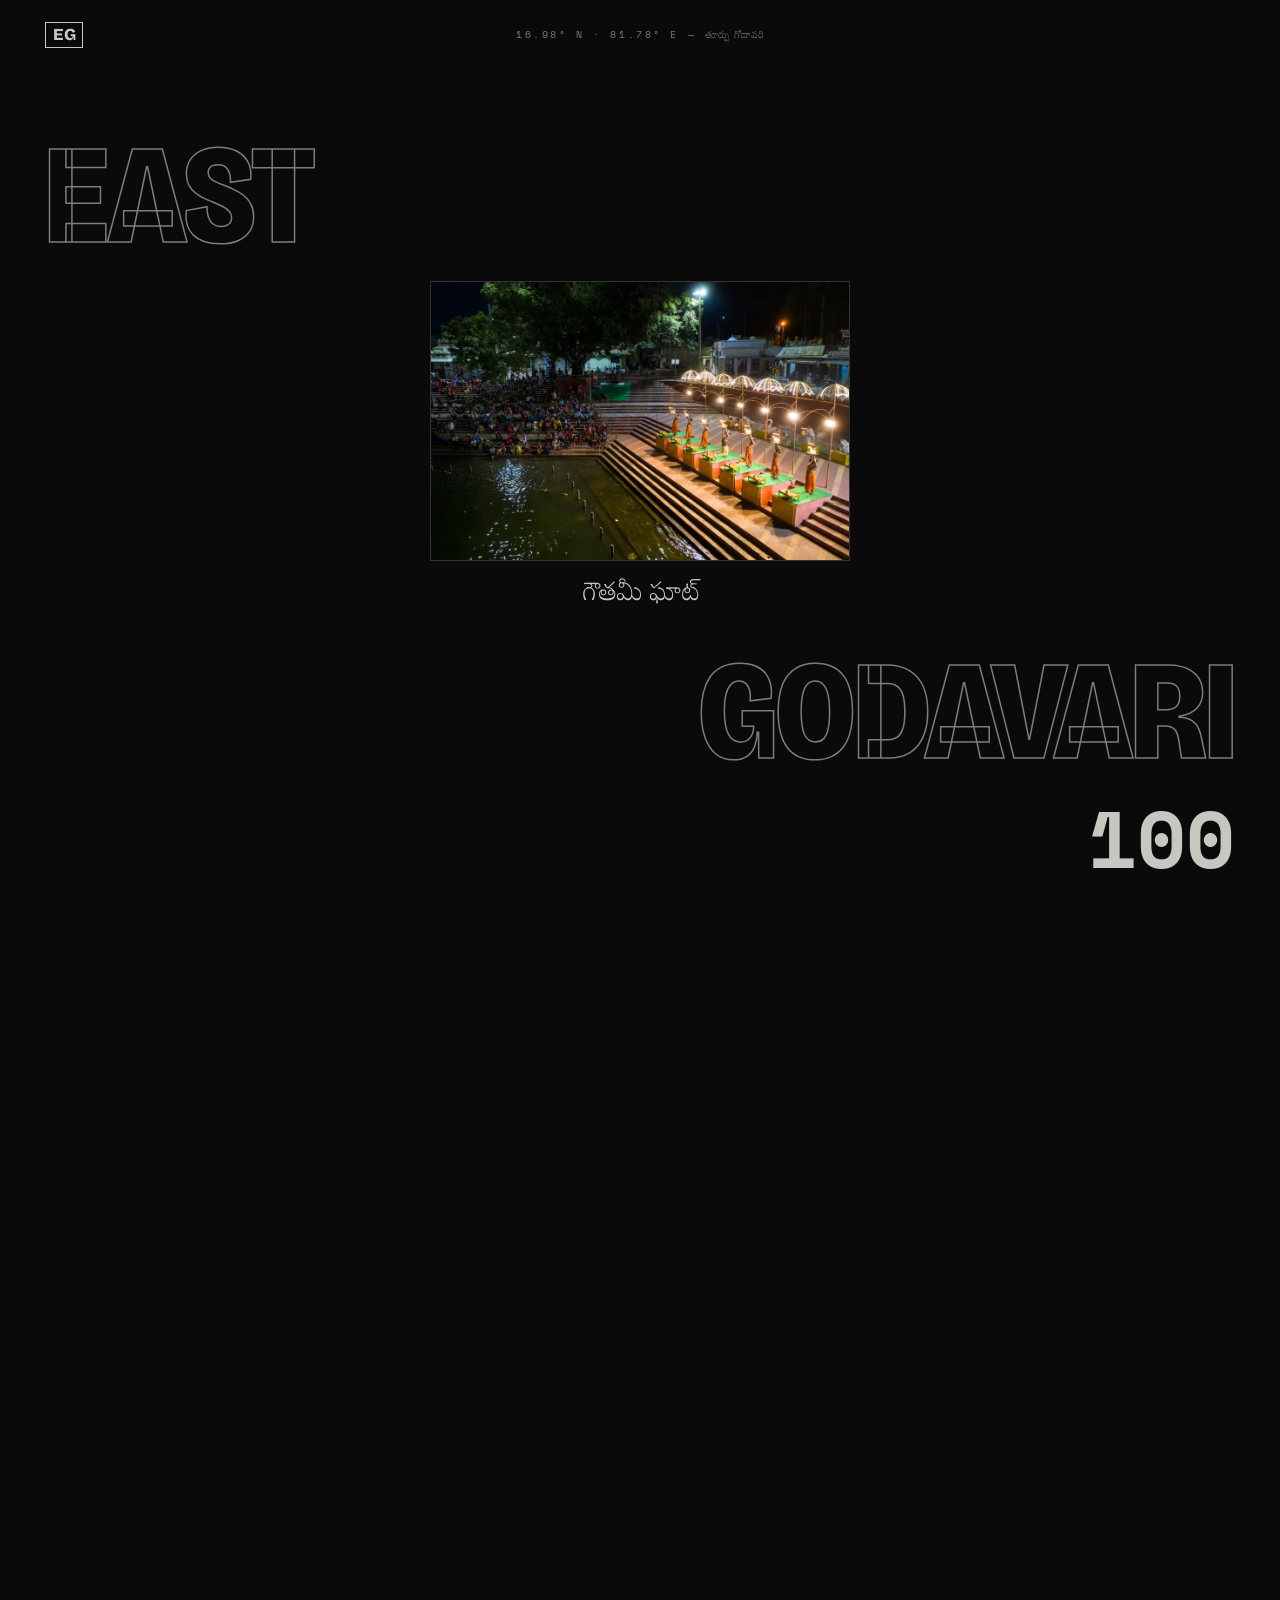
==== commit a082f9d2: "mobile smoothness: normalizeScroll, svh pin math, deferred film decode" ====
--- a/index.html
+++ b/index.html
@@ -17,7 +17,7 @@
   <link rel="preconnect" href="https://fonts.gstatic.com" crossorigin />
   <link href="https://fonts.googleapis.com/css2?family=Bricolage+Grotesque:opsz,wght@12..96,300..800&family=Cormorant+Garamond:ital,wght@1,400;1,500&family=Archivo:wght@300;400;500&family=Space+Mono:wght@400;700&family=Noto+Serif+Telugu:wght@400;600&display=swap" rel="stylesheet" /> 
-  <script type="module" crossorigin src="./assets/index-BEDG2W20.js"></script>
+  <script type="module" crossorigin src="./assets/index-B8Uldabj.js"></script>
   <link rel="stylesheet" crossorigin href="./assets/index-cRgxhP0j.css">
 </head>
 <body>
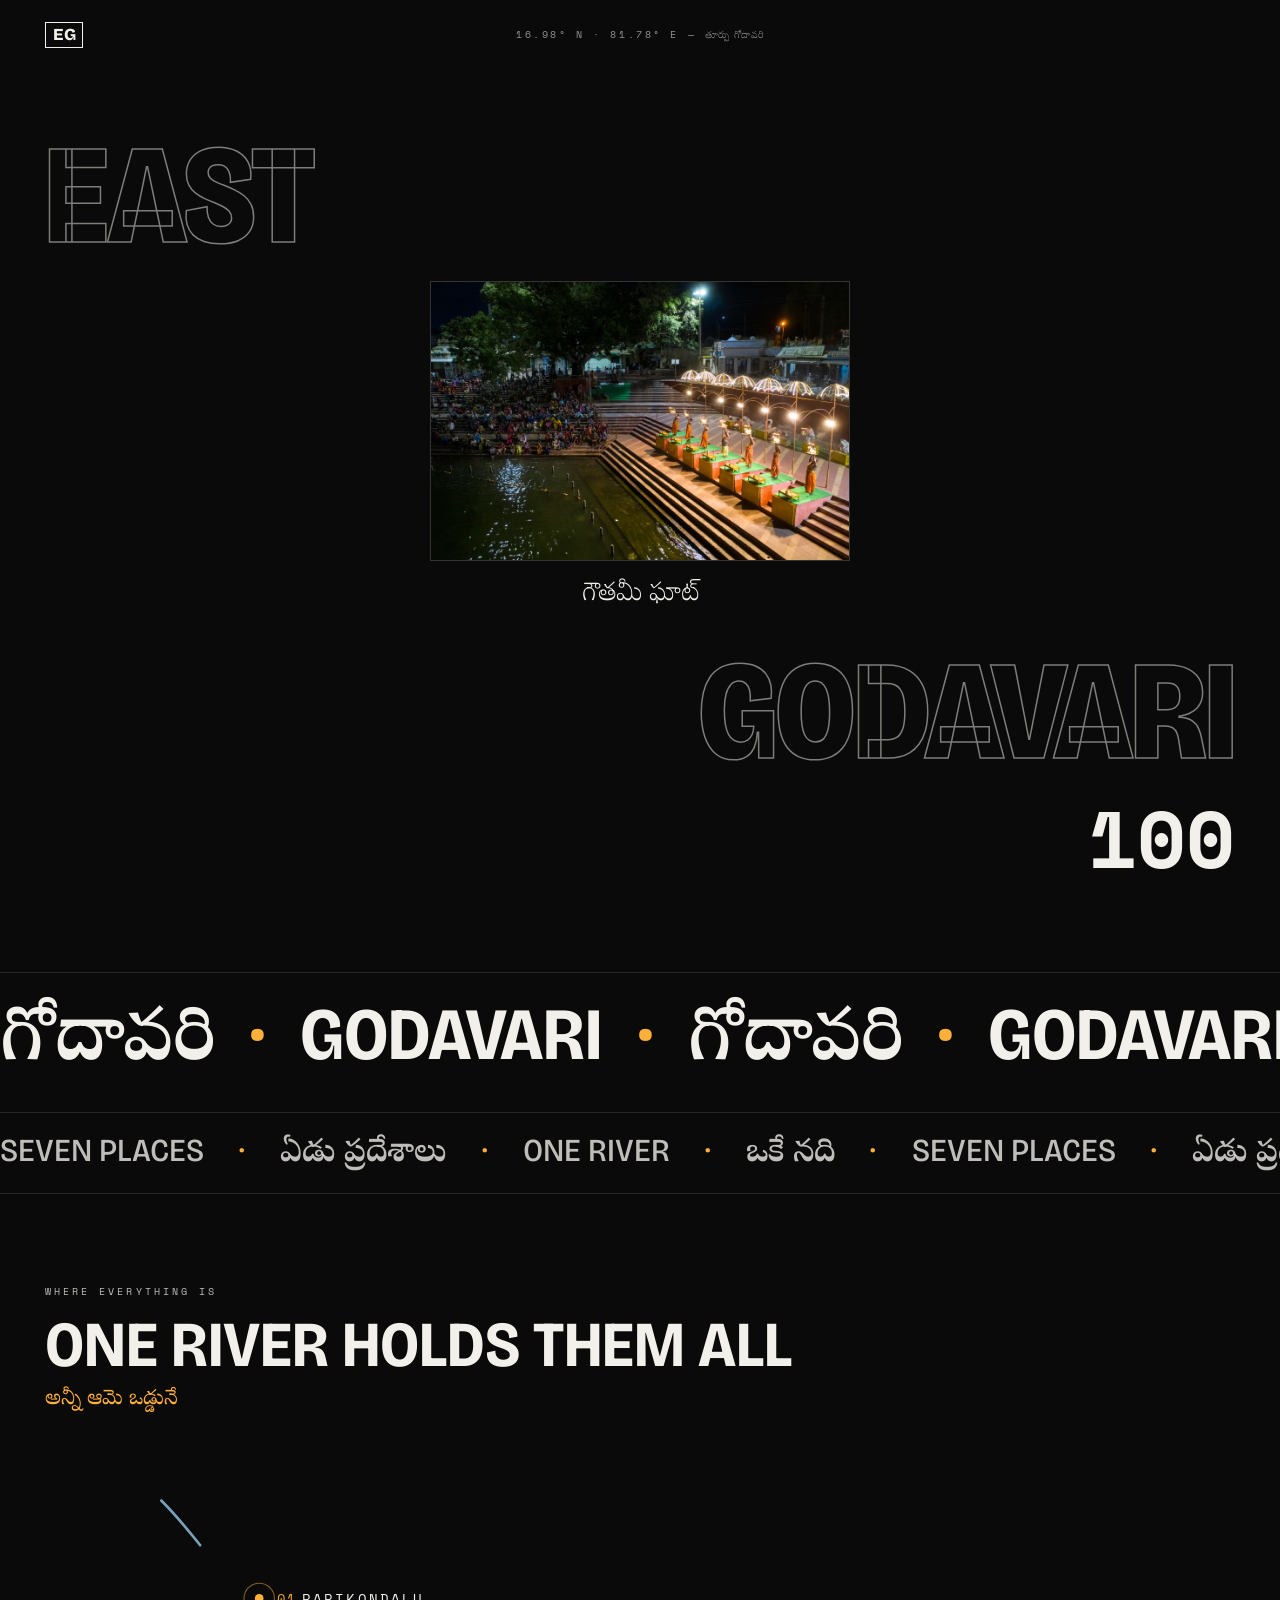
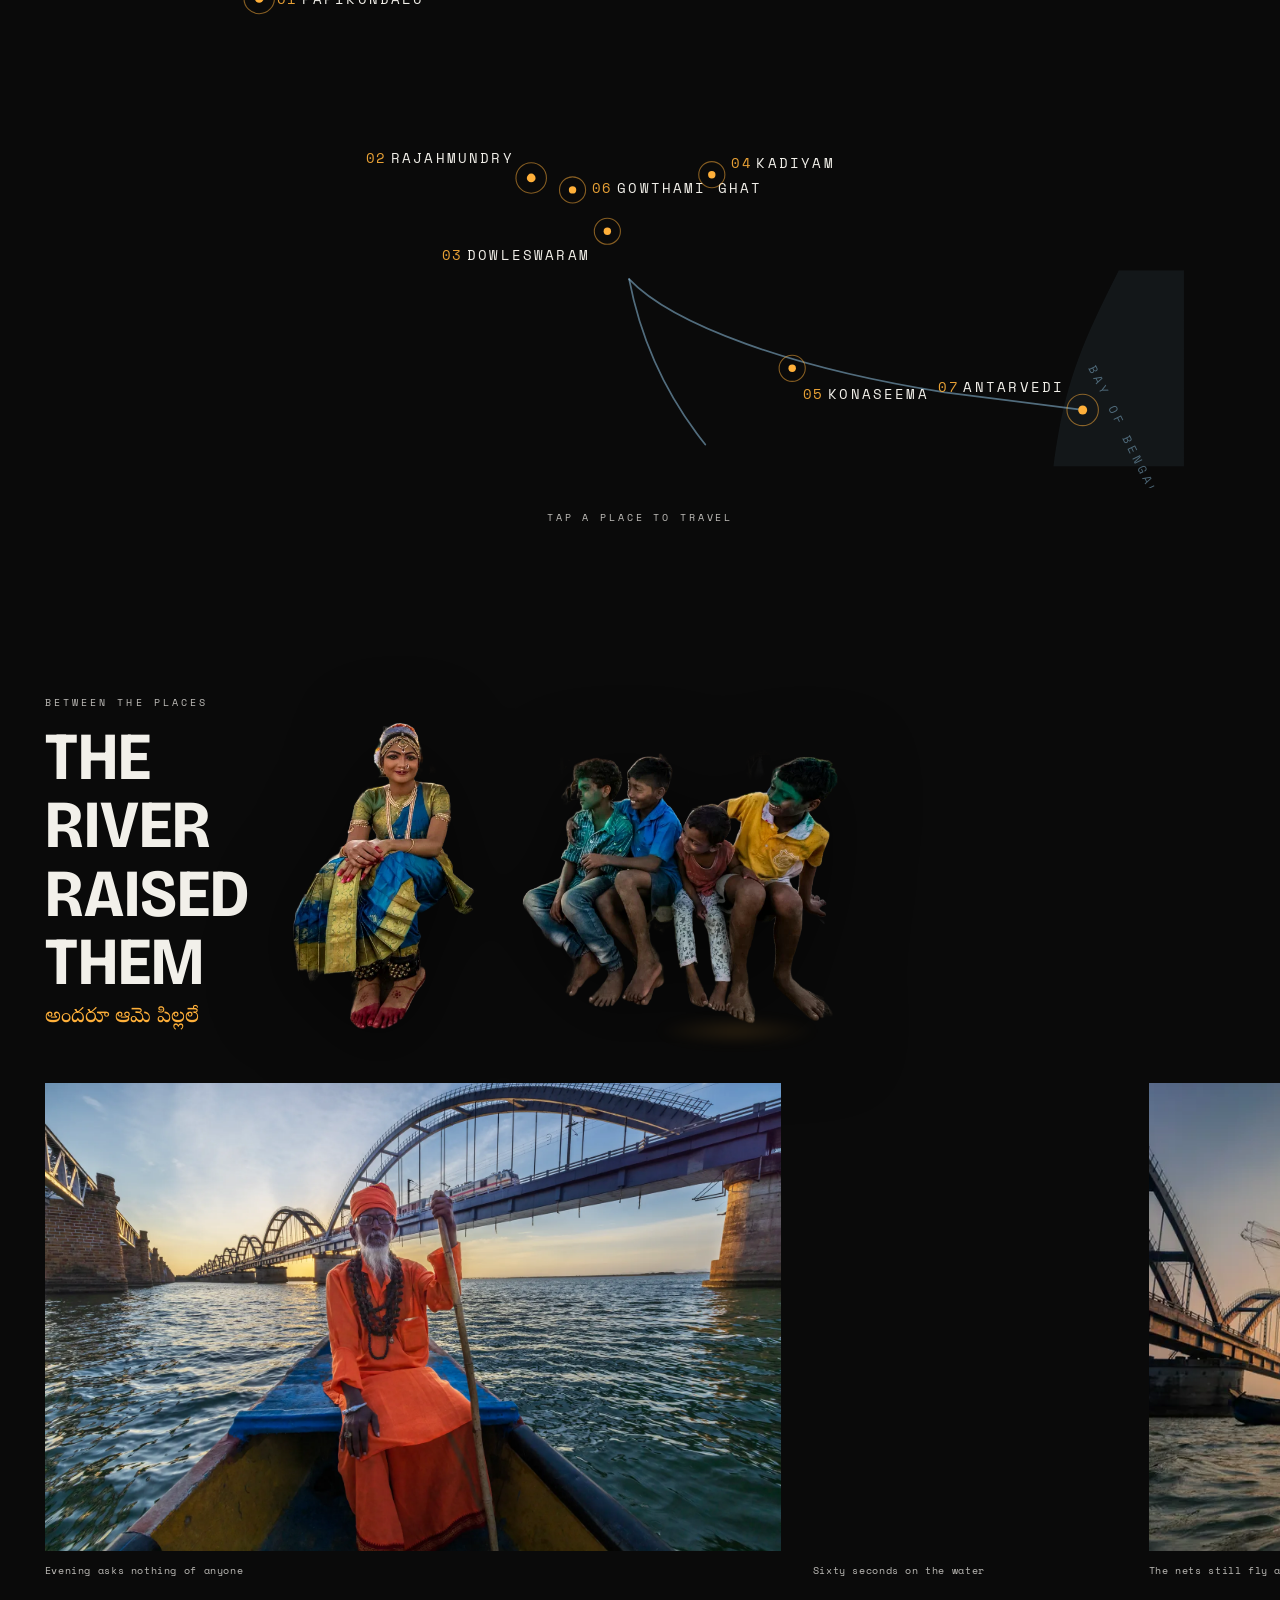
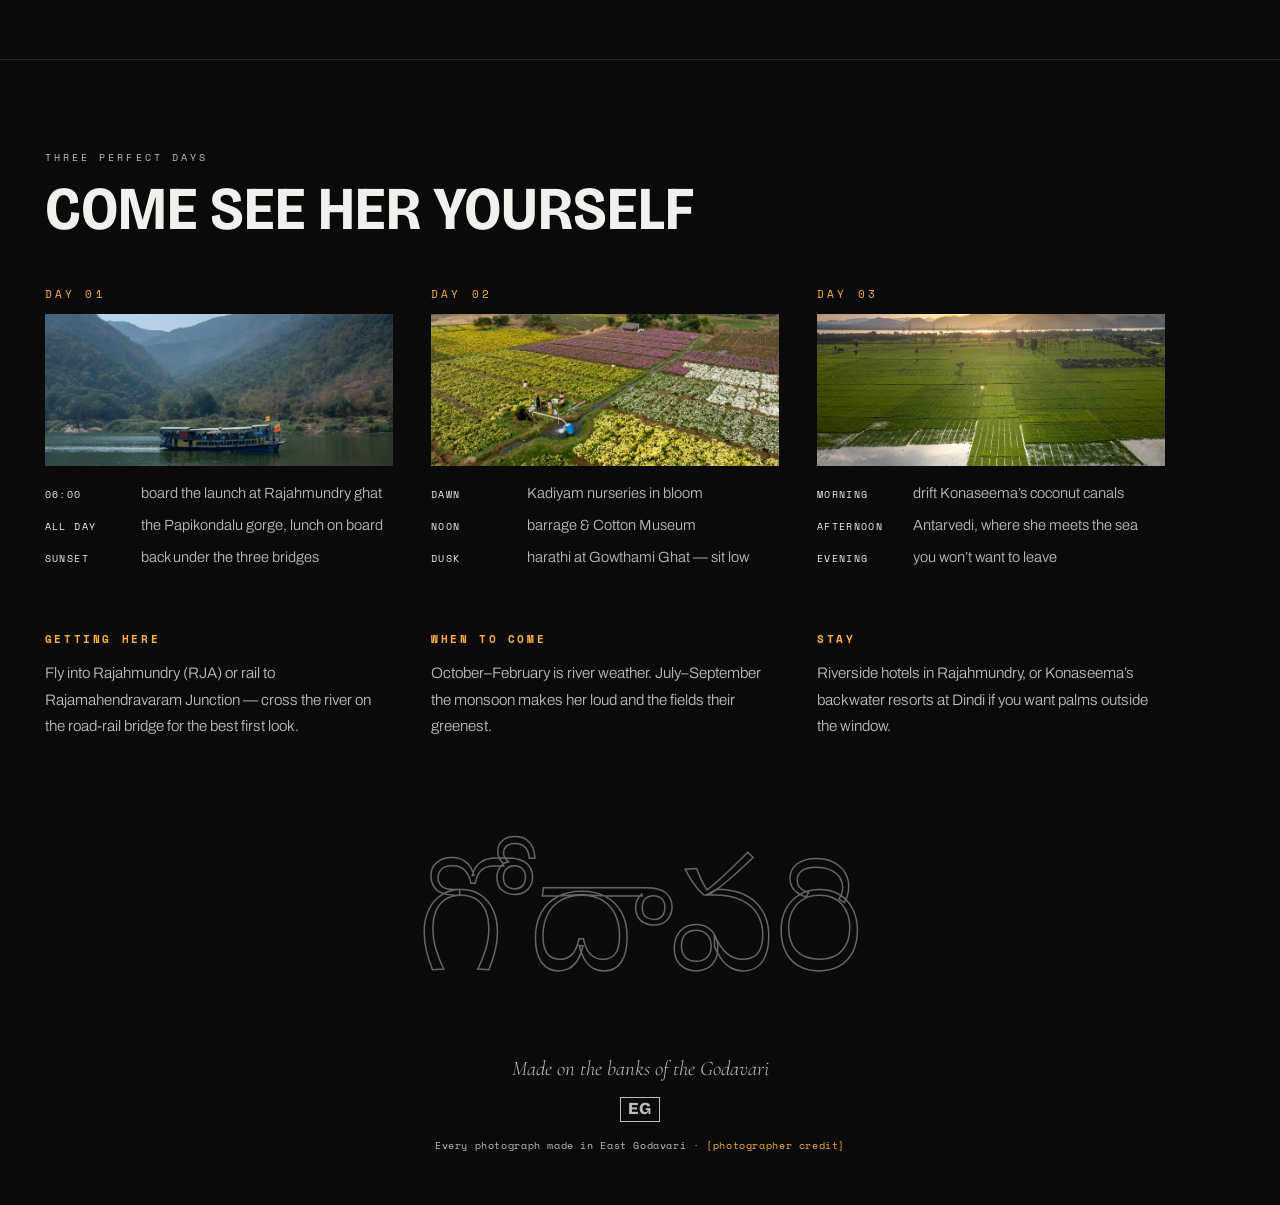
==== commit 5097d412: "gesture stepper: one scroll = one chapter, no skips, no snap fight" ====
--- a/index.html
+++ b/index.html
@@ -17,7 +17,7 @@
   <link rel="preconnect" href="https://fonts.gstatic.com" crossorigin />
   <link href="https://fonts.googleapis.com/css2?family=Bricolage+Grotesque:opsz,wght@12..96,300..800&family=Cormorant+Garamond:ital,wght@1,400;1,500&family=Archivo:wght@300;400;500&family=Space+Mono:wght@400;700&family=Noto+Serif+Telugu:wght@400;600&display=swap" rel="stylesheet" /> 
-  <script type="module" crossorigin src="./assets/index-B8Uldabj.js"></script>
+  <script type="module" crossorigin src="./assets/index-Cz_p2TQB.js"></script>
   <link rel="stylesheet" crossorigin href="./assets/index-cRgxhP0j.css">
 </head>
 <body>
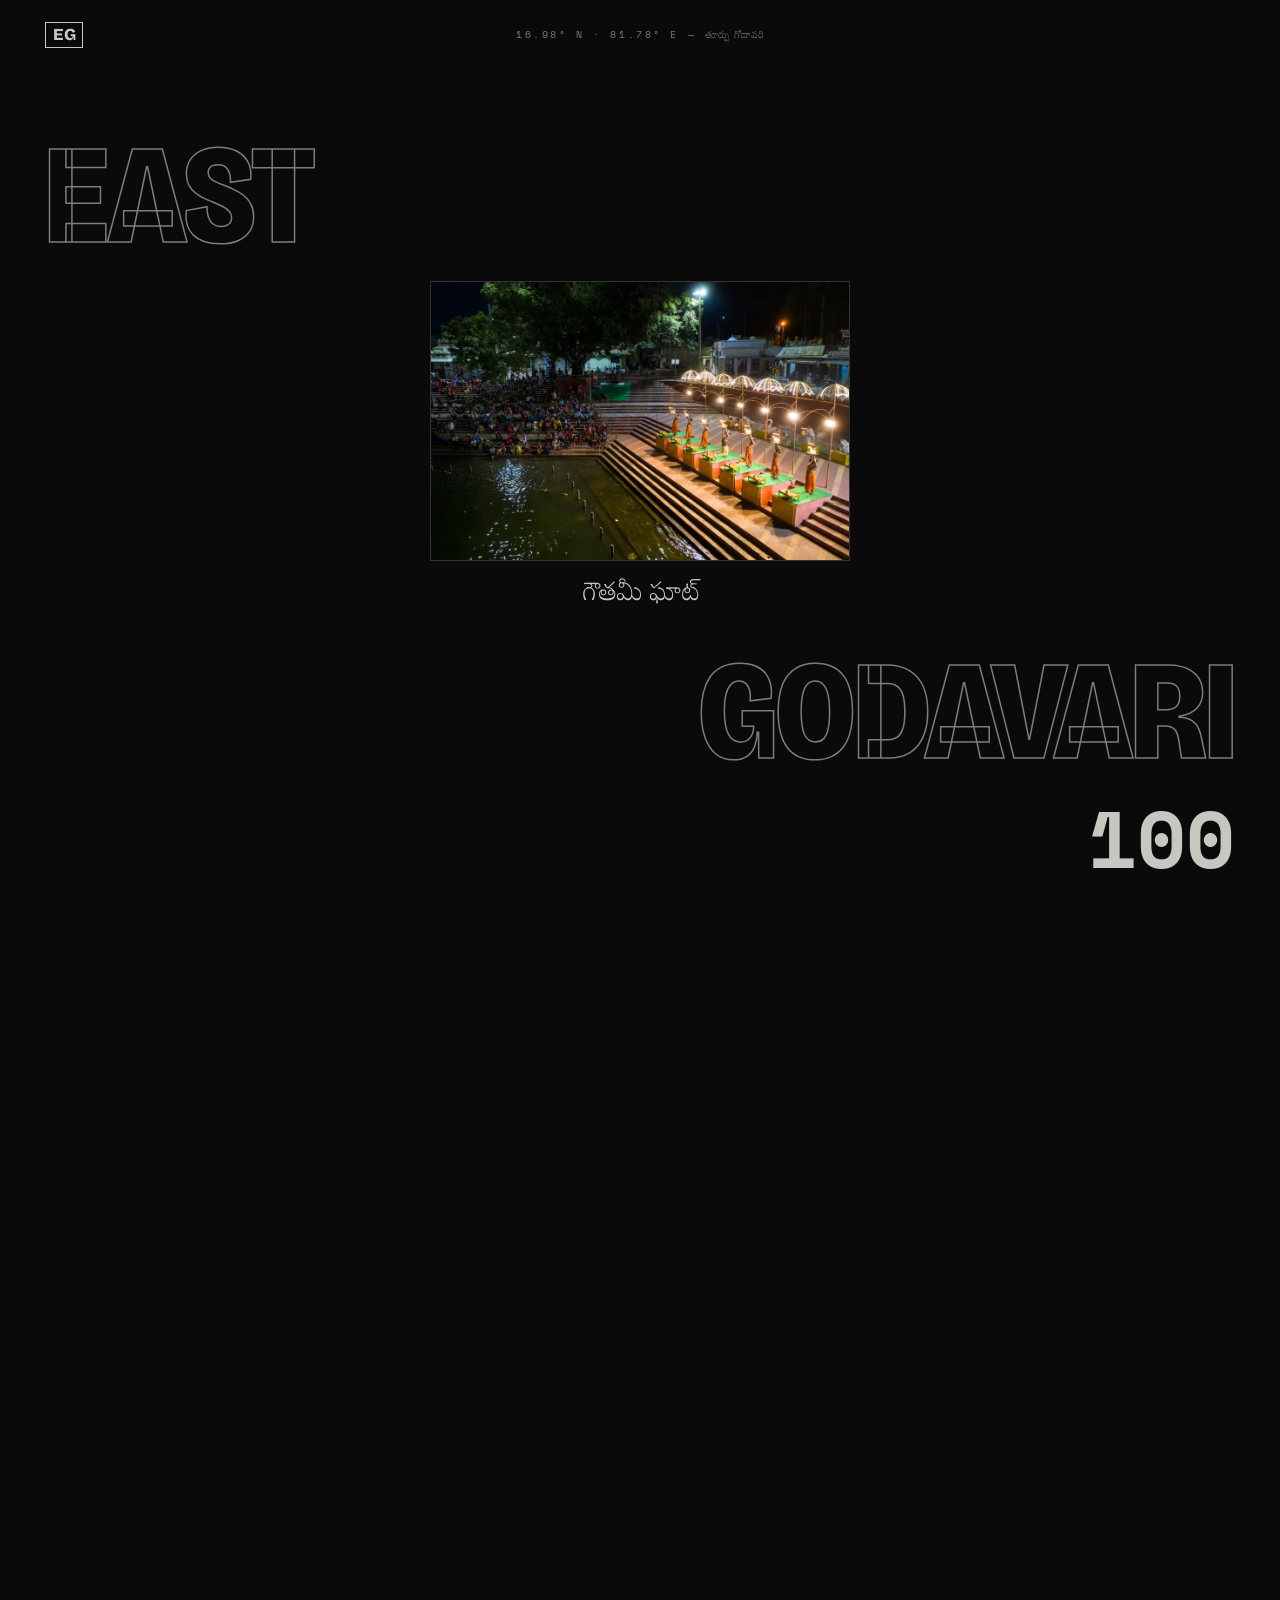
==== commit e30751a1: "one gesture = one chapter: correct wheel direction, gesture-stop gating, settle-to-nearest" ====
--- a/index.html
+++ b/index.html
@@ -17,7 +17,7 @@
   <link rel="preconnect" href="https://fonts.gstatic.com" crossorigin />
   <link href="https://fonts.googleapis.com/css2?family=Bricolage+Grotesque:opsz,wght@12..96,300..800&family=Cormorant+Garamond:ital,wght@1,400;1,500&family=Archivo:wght@300;400;500&family=Space+Mono:wght@400;700&family=Noto+Serif+Telugu:wght@400;600&display=swap" rel="stylesheet" /> 
-  <script type="module" crossorigin src="./assets/index-Cz_p2TQB.js"></script>
+  <script type="module" crossorigin src="./assets/index-Cqy4izZ8.js"></script>
   <link rel="stylesheet" crossorigin href="./assets/index-cRgxhP0j.css">
 </head>
 <body>
